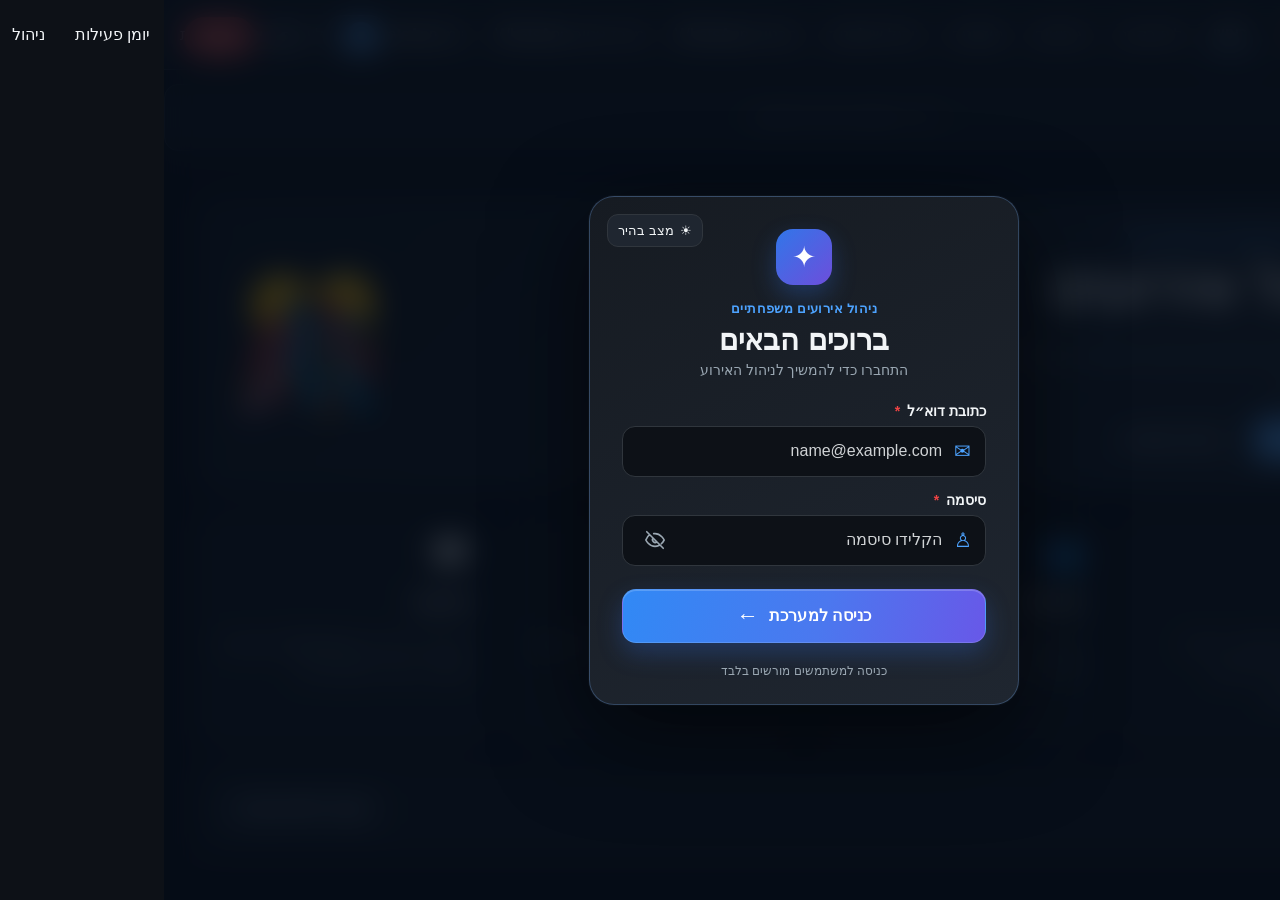
==== index.html @ 7e2f80b8 "Events Management FIX67 1.1.90A19P2F14Z58D5D55Z41FIX67Q65" ====
<!-- V1.1.90A19P2F14Z58D5D55Z41FIX67Q65 -->
<!doctype html>
<html lang="he" dir="rtl">
<head>
  <meta charset="utf-8">
  <meta name="viewport" content="width=device-width,initial-scale=1">
  <title>ניהול אירועים</title>
  <link rel="icon" href="./favicon.ico" sizes="any">
  <link rel="stylesheet" href="./css/styles.css?v=V1.1.90A19P2F14Z58D5D55Z41FIX67Q65">
  <!-- embedded CSS fallback. Keeps the UI styled even if hosting/path setup blocks the external CSS file. -->
  <style id="embeddedStylesV1112">
:root{--bg:#0d1117;--card:#161b22;--card2:#1f2630;--text:#f2f5f7;--muted:#9aa7b2;--line:#30363d;--accent:#4da3ff;--danger:#e5534b;--ok:#3fb950}
*{box-sizing:border-box}body{margin:0;font-family:Arial,"Noto Sans Hebrew",sans-serif;background:var(--bg);color:var(--text)}
body.light{--bg:#f5f7fa;--card:#fff;--card2:#eef2f6;--text:#18212b;--muted:#65727e;--line:#d8dee4}
button,input,select{font:inherit}.topbar{position:sticky;top:0;z-index:20;display:flex;align-items:center;gap:18px;padding:12px 20px;background:var(--card);border-bottom:1px solid var(--line)}
.brand{font-weight:800;white-space:nowrap}.topbar nav{display:flex;gap:6px;flex:1;flex-wrap:wrap}.topbar button{border:0;border-radius:9px;padding:9px 12px;background:transparent;color:var(--text);cursor:pointer}.topbar nav button:hover{background:var(--card2)}
.user-area{display:flex;align-items:center;gap:8px}.user-bubble{width:32px;height:32px;border-radius:50%;display:grid;place-items:center;background:var(--accent);color:#fff;font-weight:800}
button.danger{background:var(--danger);color:#fff}.page{display:none;max-width:1250px;margin:auto;padding:28px 20px}.page.active{display:block}.page-head{display:flex;justify-content:space-between;align-items:center;gap:15px}
.primary{background:var(--accent)!important;color:#fff!important;border:0!important;border-radius:10px;padding:10px 16px;cursor:pointer}.full{width:100%}
.cards{display:grid;grid-template-columns:repeat(4,1fr);gap:14px}.card,.panel,.empty{background:var(--card);border:1px solid var(--line);border-radius:16px;padding:20px}.card strong{font-size:2rem;display:block}.card span{color:var(--muted)}
.panel{margin-top:18px}.grid{display:grid;grid-template-columns:repeat(auto-fit,minmax(260px,1fr));gap:14px}.event-card{background:var(--card);border:1px solid var(--line);border-radius:16px;padding:18px;cursor:pointer}.event-card.active{outline:2px solid var(--accent)}
.filters{display:grid;grid-template-columns:2fr repeat(3,1fr);gap:10px;margin:15px 0}.filters input,.filters select,.panel select,label input{width:100%;background:var(--card);color:var(--text);border:1px solid var(--line);padding:11px;border-radius:10px}
.table-wrap{overflow:auto;border:1px solid var(--line);border-radius:14px}table{width:100%;border-collapse:collapse;background:var(--card)}th,td{padding:12px;border-bottom:1px solid var(--line);text-align:right;white-space:nowrap}tbody tr{cursor:pointer}tbody tr:hover{background:var(--card2)}
.badge{padding:4px 9px;border-radius:20px;background:var(--card2)}.badge.Confirmed{color:var(--ok)}.badge.Declined{color:var(--danger)}
.overlay,.modal-backdrop{position:fixed;inset:0;z-index:100;background:rgba(0,0,0,.68);backdrop-filter:blur(12px);display:none;place-items:center}.overlay.show,.modal-backdrop.show{display:grid}
.login-card,.modal{width:min(520px,92vw);background:var(--card);border:1px solid var(--line);border-radius:18px;padding:24px;box-shadow:0 25px 80px #0008}.login-card label,.modal label{display:block;margin:12px 0;color:var(--muted)}.password-row{display:flex;gap:6px}.password-row input{flex:1}.password-row button{width:46px;border:1px solid var(--line);background:var(--card2);border-radius:10px}.error{color:var(--danger);margin-top:10px}.modal{position:relative}.modal-x{position:absolute;left:14px;top:10px;border:0;background:transparent;color:var(--text);font-size:30px;cursor:pointer}.form-grid{display:grid;grid-template-columns:1fr 1fr;gap:10px}.form-grid label{margin:0}.form-grid input,.form-grid select,.form-grid textarea{width:100%;padding:10px;border-radius:9px;border:1px solid var(--line);background:var(--bg);color:var(--text)}.actions{display:flex;gap:8px;margin-top:18px}.list>div{padding:10px;border-bottom:1px solid var(--line)}
@media(max-width:850px){.topbar{align-items:flex-start;flex-wrap:wrap}.topbar nav{order:3;width:100%;overflow:auto;flex-wrap:nowrap}.brand span{display:none}.cards{grid-template-columns:1fr 1fr}.filters{grid-template-columns:1fr 1fr}.form-grid{grid-template-columns:1fr}}
@media(max-width:520px){.cards,.filters{grid-template-columns:1fr}.user-area #userName{display:none}.page{padding:20px 12px}}

/* Home/About, guest search, sortable columns, responsive mobile */
.secondary{background:var(--card2)!important;color:var(--text)!important;border:1px solid var(--line)!important;border-radius:10px;padding:10px 16px;cursor:pointer}
.brand{display:flex;align-items:center;gap:8px;border:0;background:transparent;color:var(--text);cursor:pointer}
.hero,.about-hero{display:flex;justify-content:space-between;align-items:center;gap:28px;background:linear-gradient(135deg,var(--card),var(--card2));border:1px solid var(--line);border-radius:22px;padding:32px;margin-bottom:20px}
.hero-copy{max-width:760px}.hero h1,.about-hero h1{font-size:clamp(2rem,5vw,3.6rem);margin:.35rem 0}.hero p,.about-hero p{font-size:1.08rem;line-height:1.8;color:var(--muted)}
.eyebrow{font-weight:800;color:var(--accent)}.hero-mark{font-size:clamp(4rem,10vw,8rem)}.hero-actions{display:flex;gap:10px;flex-wrap:wrap;margin-top:18px}
.home-grid,.about-grid{display:grid;grid-template-columns:repeat(4,1fr);gap:14px}.feature-card,.about-card{background:var(--card);border:1px solid var(--line);border-radius:18px;padding:20px}.feature-icon{font-size:2rem}.feature-card p,.about-card p{color:var(--muted);line-height:1.65}
.home-status{display:flex;justify-content:space-between;align-items:center;gap:16px}.home-status div{display:flex;flex-direction:column;gap:6px}.muted{color:var(--muted)}.version-panel{display:flex;justify-content:space-between;align-items:center}
.search-field{position:relative;min-width:0}.search-field input{padding-right:42px!important}.search-icon{position:absolute;right:14px;top:50%;transform:translateY(-50%);z-index:2;font-size:1.35rem;color:var(--muted);pointer-events:none}
.guests-table th.sortable{cursor:pointer;user-select:none;transition:background .18s ease,color .18s ease}.guests-table th.sortable:hover{background:var(--card2)}.sort-icon{display:inline-block;min-width:18px;margin-inline-start:4px;color:var(--muted)}
.guests-table th.sorted{background:rgba(77,163,255,.18);color:var(--text)}.guests-table th.sorted .sort-icon{color:var(--accent);font-weight:800}
.guests-table td.sorted-col{background:rgba(77,163,255,.09)}
.mobile-menu-btn{display:none!important;font-size:1.35rem!important;padding:7px 10px!important}

@media(max-width:1050px){
  .home-grid,.about-grid{grid-template-columns:repeat(2,1fr)}
}
@media(max-width:850px){
  .topbar{position:sticky;top:0;display:grid;grid-template-columns:auto 1fr auto;align-items:center;gap:8px;padding:10px 12px}
  .mobile-menu-btn{display:inline-flex!important;align-items:center;justify-content:center}
  .brand{justify-self:start}
  .topbar nav{display:none!important;position:absolute;top:100%;right:8px;left:8px;flex-direction:column!important;gap:4px!important;background:var(--card);border:1px solid var(--line);border-radius:14px;padding:8px;box-shadow:0 18px 45px #0008;max-height:70vh;overflow:auto}
  .topbar nav.open{display:flex!important}
  .topbar nav button{width:100%;text-align:right;padding:12px}
  .user-area{justify-self:end}.user-area #userName{display:none}
  .hero,.about-hero{padding:24px}.hero-mark{display:none}
  .filters{grid-template-columns:1fr 1fr}
  .table-wrap{border:0;overflow:visible;background:transparent}
  .guests-table{display:block;background:transparent}
  .guests-table thead{display:grid;grid-template-columns:repeat(3,1fr);gap:6px;margin-bottom:10px}
  .guests-table thead tr{display:contents}
  .guests-table th{display:block;border:1px solid var(--line);background:var(--card);border-radius:10px;padding:9px;text-align:center;white-space:normal}
  .guests-table th:last-child{display:none}
  .guests-table tbody{display:grid;grid-template-columns:1fr;gap:10px}
  .guests-table tbody tr{display:grid;grid-template-columns:1fr 1fr;background:var(--card);border:1px solid var(--line);border-radius:14px;overflow:hidden}
  .guests-table tbody td{display:flex;justify-content:space-between;gap:10px;white-space:normal;border-bottom:1px solid var(--line)}
  .guests-table tbody td::before{font-weight:700;color:var(--muted)}
  .guests-table tbody td[data-col="name"]::before{content:"שם"}
  .guests-table tbody td[data-col="phone"]::before{content:"טלפון"}
  .guests-table tbody td[data-col="side"]::before{content:"צד"}
  .guests-table tbody td[data-col="group"]::before{content:"קבוצה"}
  .guests-table tbody td[data-col="invitedCount"]::before{content:"מוזמנים"}
.guests-table tbody td[data-col="confirmedCount"]::before{content:"אישרו"}
  .guests-table tbody td[data-col="rsvpStatus"]::before{content:"סטטוס"}
  .guests-table tbody td:last-child{grid-column:1/-1;justify-content:center;color:var(--accent);font-weight:700}
}
@media(max-width:560px){
  .page{padding:16px 10px}
  .topbar{grid-template-columns:auto 1fr auto}
  .brand span{display:none}
  .user-area{gap:5px}.user-area button{padding:8px!important}.user-bubble{width:30px;height:30px}
  .page-head{align-items:stretch;flex-direction:column}.page-head .primary{width:100%}
  .cards,.filters,.home-grid,.about-grid{grid-template-columns:1fr}
  .hero,.about-hero{padding:20px 16px;border-radius:16px}
  .hero-actions>*{width:100%}
  .home-status{align-items:stretch;flex-direction:column}
  .home-status button{width:100%}
  .guests-table thead{grid-template-columns:repeat(2,1fr)}
  .guests-table tbody tr{grid-template-columns:1fr}
  .guests-table tbody td:last-child{grid-column:auto}
  .form-grid{grid-template-columns:1fr}
  .modal,.login-card{width:calc(100vw - 20px);max-height:calc(100vh - 20px);overflow:auto;padding:20px 16px}
}


/* full responsive navigation across intermediate widths */
.topbar.mobile-nav-mode{
  position:sticky;
  top:0;
  display:grid;
  grid-template-columns:auto minmax(0,1fr) auto;
  align-items:center;
  gap:8px;
  padding:10px 12px;
}
.topbar.mobile-nav-mode .mobile-menu-btn{
  display:inline-flex!important;
  align-items:center;
  justify-content:center;
}
.topbar.mobile-nav-mode .brand{
  justify-self:start;
  min-width:0;
}
.topbar.mobile-nav-mode #mainNav{
  display:none!important;
  position:absolute;
  top:calc(100% + 1px);
  right:8px;
  left:8px;
  width:auto;
  flex-direction:column!important;
  flex-wrap:nowrap!important;
  gap:4px!important;
  background:var(--card);
  border:1px solid var(--line);
  border-radius:14px;
  padding:8px;
  box-shadow:0 18px 45px #0008;
  max-height:min(72vh,560px);
  overflow-y:auto;
  overflow-x:hidden;
  z-index:50;
}
.topbar.mobile-nav-mode #mainNav.open{display:flex!important}
.topbar.mobile-nav-mode #mainNav button{
  width:100%;
  text-align:right;
  padding:12px;
  flex:0 0 auto;
}
.topbar.mobile-nav-mode .user-area{
  justify-self:end;
  min-width:0;
  white-space:nowrap;
}
.topbar.mobile-nav-mode .user-area #userName{display:none}

/* Avoid awkward wrapping before mobile mode activates */
.topbar:not(.mobile-nav-mode) #mainNav{
  flex-wrap:nowrap;
  min-width:0;
}
.topbar:not(.mobile-nav-mode) #mainNav button{white-space:nowrap}

/* Medium screens */
@media(max-width:1180px){
  .page{max-width:100%;padding-left:16px;padding-right:16px}
  .home-grid,.about-grid{grid-template-columns:repeat(2,minmax(0,1fr))}
  .cards{grid-template-columns:repeat(2,minmax(0,1fr))}
  .filters{grid-template-columns:repeat(2,minmax(0,1fr))}
}

/* Tablet */
@media(max-width:760px){
  .hero,.about-hero{padding:22px 18px;align-items:flex-start}
  .hero-mark{display:none}
  .page-head{flex-wrap:wrap}
  .version-panel{gap:12px;flex-wrap:wrap}
}

/* Phone */
@media(max-width:600px){
  .page{padding:14px 10px}
  .home-grid,.about-grid,.cards,.filters{grid-template-columns:1fr}
  .page-head{align-items:stretch;flex-direction:column}
  .page-head .primary{width:100%}
  .topbar.mobile-nav-mode .brand span{display:none}
  .topbar.mobile-nav-mode .user-area button{padding:8px}
  .topbar.mobile-nav-mode .user-bubble{width:30px;height:30px}
  .hero,.about-hero{padding:18px 14px;border-radius:16px}
  .hero-actions{display:grid;grid-template-columns:1fr}
  .hero-actions>*{width:100%}
  .home-status{align-items:stretch;flex-direction:column}
  .home-status button{width:100%}
  .form-grid{grid-template-columns:1fr}
  .modal,.login-card{
    width:calc(100vw - 16px);
    max-height:calc(100dvh - 16px);
    overflow:auto;
    padding:18px 14px;
  }
}

/* Very small phones */
@media(max-width:390px){
  .topbar.mobile-nav-mode{padding:8px}
  .topbar.mobile-nav-mode .user-area{gap:3px}
  .topbar.mobile-nav-mode .user-area #themeBtn,
  .topbar.mobile-nav-mode .user-area #logoutBtn{padding:7px 8px}
  .card,.panel,.empty,.feature-card,.about-card{padding:14px}
}


/* About mobile, RTL guest cards, Family-Albums-style mobile menu */

/* About hero: prevent overflow and force full-width stacked mobile layout */
.about-hero{
  min-width:0;
  overflow:hidden;
}
.about-hero > *{
  min-width:0;
}
.about-hero .hero-copy{
  width:100%;
  min-width:0;
}
.about-hero h1,
.about-hero p,
.about-hero .eyebrow{
  max-width:100%;
  overflow-wrap:anywhere;
  word-break:normal;
}

/* Guest card layout must remain RTL on mobile */
.guests-table,
.guests-table tbody,
.guests-table tbody tr,
.guests-table tbody td{
  direction:rtl;
}
@media(max-width:850px){
  .guests-table tbody tr{
    text-align:right;
  }
  .guests-table tbody td{
    flex-direction:row;
    align-items:center;
    text-align:right;
  }
  .guests-table tbody td::before{
    margin-left:auto;
    margin-right:0;
    text-align:right;
  }
  .guests-table tbody td:last-child{
    justify-content:flex-start;
    text-align:right;
  }
}

/* Family Albums style mobile menu:
   hamburger at right, logo centered/next, user controls left-side in RTL,
   full-width dropdown under fixed header, clear separators and no wrap. */
.topbar.mobile-nav-mode{
  display:grid!important;
  grid-template-columns:auto minmax(0,1fr) auto!important;
  grid-template-areas:"menu brand user";
  direction:rtl;
  width:100%;
  box-sizing:border-box;
  overflow:visible;
  z-index:1000;
}
.topbar.mobile-nav-mode .mobile-menu-btn{
  grid-area:menu;
  justify-self:start;
  display:inline-flex!important;
}
.topbar.mobile-nav-mode .brand{
  grid-area:brand;
  justify-self:center!important;
  min-width:0;
  max-width:100%;
}
.topbar.mobile-nav-mode .user-area{
  grid-area:user;
  justify-self:end;
}
.topbar.mobile-nav-mode #mainNav{
  direction:rtl;
  position:absolute!important;
  top:100%!important;
  right:0!important;
  left:0!important;
  width:100%!important;
  margin:0!important;
  border-radius:0 0 14px 14px!important;
  border-top:1px solid var(--line)!important;
  border-right:0!important;
  border-left:0!important;
  background:var(--card)!important;
  box-shadow:0 16px 34px rgba(0,0,0,.35)!important;
  padding:6px 10px 10px!important;
  max-height:calc(100dvh - 64px)!important;
  overflow-y:auto!important;
  overflow-x:hidden!important;
}
.topbar.mobile-nav-mode #mainNav button{
  display:flex!important;
  align-items:center;
  justify-content:flex-start;
  text-align:right!important;
  direction:rtl;
  width:100%!important;
  min-height:44px;
  padding:11px 12px!important;
  margin:0!important;
  border-radius:9px!important;
  white-space:nowrap!important;
}
.topbar.mobile-nav-mode #mainNav button + button{
  border-top:1px solid rgba(255,255,255,.05);
}
.topbar.mobile-nav-mode #mainNav.open{
  display:flex!important;
}

/* Tablet/mobile: fully stack About first section */
@media(max-width:760px){
  .about-hero{
    display:block!important;
    width:100%!important;
    padding:20px 16px!important;
    margin:0 0 16px!important;
  }
  .about-hero .hero-mark{
    display:none!important;
  }
  .about-hero h1{
    font-size:clamp(1.8rem,8vw,2.5rem)!important;
    line-height:1.2;
  }
  .about-hero p{
    font-size:1rem!important;
    line-height:1.7!important;
  }
}

/* Small phones */
@media(max-width:560px){
  .topbar.mobile-nav-mode{
    grid-template-columns:auto minmax(40px,1fr) auto!important;
    padding:8px 10px!important;
  }
  .topbar.mobile-nav-mode .brand span{
    display:none!important;
  }
  .about-grid{
    grid-template-columns:1fr!important;
  }
  .about-card{
    width:100%;
    box-sizing:border-box;
  }
  .guests-table tbody td{
    justify-content:flex-start!important;
    gap:12px!important;
  }
  .guests-table tbody td::before{
    flex:0 0 82px;
    margin:0!important;
  }
}

/* Extra narrow screens */
@media(max-width:390px){
  .about-hero{
    padding:16px 12px!important;
  }
  .about-hero h1{
    font-size:1.65rem!important;
  }
  .topbar.mobile-nav-mode #mainNav button{
    min-height:42px;
    font-size:.96rem;
  }
}


/* authoritative mobile header/navigation copied structurally from Family Albums R16V7 */
.mobile-menu-btn{display:none;border:1px solid var(--line)!important;background:var(--card2)!important;border-radius:12px!important;width:44px;height:42px;padding:0!important;font-size:24px!important;line-height:1;align-items:center;justify-content:center;flex:0 0 auto}
.mobile-menu-btn.open{font-size:30px!important;position:relative;z-index:650;background:var(--card)!important;color:var(--text)!important;border-color:var(--line)!important}
.menu-close-text{display:block;font:400 34px/1 Arial,sans-serif;color:currentColor;transform:translateY(-1px)}
.mobile-page-name{display:none}
.header-user{display:flex;align-items:center;gap:6px;min-width:0}
.header-user-copy{display:flex;min-width:0}.header-user-copy strong{overflow:hidden;text-overflow:ellipsis;white-space:nowrap}
.actions{display:flex;align-items:center;gap:8px}
.topbar nav button.active{font-weight:800;background:var(--card2)}

@media(max-width:850px){
  .topbar{
    position:sticky!important;top:0;z-index:500!important;
    min-height:68px!important;height:68px!important;
    display:flex!important;align-items:center!important;
    gap:7px!important;padding:7px 10px!important;
    flex-wrap:nowrap!important;direction:rtl!important;
    overflow:visible!important;
  }
  .mobile-menu-btn{
    display:inline-flex!important;order:0!important;
    flex:0 0 48px!important;width:48px!important;height:48px!important;border-radius:14px!important;
  }
  .brand{
    order:1!important;flex:0 0 50px!important;width:50px!important;height:50px!important;
    margin:0!important;padding:0!important;display:flex!important;align-items:center!important;justify-content:center!important;overflow:visible!important;
  }
  .brand .brand-mark{
    width:48px!important;height:44px!important;flex:0 0 48px!important;border-radius:13px!important;
    display:grid!important;place-items:center!important;font-size:25px!important;
    border:2px solid rgba(255,255,255,.72)!important;
    box-shadow:0 5px 16px rgba(77,163,255,.25),0 0 0 2px rgba(77,163,255,.14)!important;
    background:var(--card2)!important;
  }
  body.light .brand .brand-mark{border-color:rgba(24,33,43,.22)!important}
  .brand .brand-name{display:none!important}
  .mobile-page-name{
    display:block!important;order:2!important;flex:1 1 auto!important;min-width:0!important;max-width:none!important;
    margin:0 5px!important;text-align:center!important;font-size:16px!important;font-weight:900!important;
    overflow:hidden!important;white-space:nowrap!important;text-overflow:ellipsis!important;
  }
  .header-user{
    order:3!important;display:inline-flex!important;align-items:center!important;gap:5px!important;
    flex:0 1 auto!important;max-width:118px!important;padding:4px 6px!important;border-radius:13px!important;
  }
  .header-user-avatar{display:grid!important;flex:0 0 24px!important;width:24px!important;height:24px!important;font-size:11px!important}
  .header-user-copy strong{max-width:76px!important;font-size:11px!important}
  .actions{order:4!important;gap:5px!important;flex:0 0 auto!important}
  .actions button{min-width:42px!important;width:auto!important;height:42px!important;min-height:42px!important;padding:7px 9px!important;border-radius:13px!important}
  .actions .header-logout{min-width:auto!important;padding:7px 10px!important;font-size:12px!important}

  .topbar #mainNav{
    display:none!important;position:absolute!important;top:calc(100% + 7px)!important;
    right:12px!important;left:12px!important;width:auto!important;z-index:600!important;
    flex-direction:column!important;flex-wrap:nowrap!important;gap:0!important;padding:8px!important;
    background:var(--card)!important;border:1px solid var(--line)!important;border-radius:16px!important;
    box-shadow:0 18px 45px rgba(0,0,0,.30)!important;max-height:calc(100dvh - 86px)!important;overflow:auto!important;
  }
  .topbar #mainNav.mobile-open{display:flex!important}
  .topbar #mainNav button{
    width:100%!important;min-height:46px!important;padding:13px 16px!important;margin:0!important;
    display:flex!important;align-items:center!important;justify-content:flex-start!important;
    text-align:right!important;direction:rtl!important;border-radius:0!important;border-bottom:1px solid var(--line)!important;white-space:nowrap!important;
  }
  .topbar #mainNav button:last-child{border-bottom:0!important}
  .topbar #mainNav button.active{background:var(--card2)!important;font-weight:800!important}
}

@media(max-width:600px){
  .topbar{padding-inline:7px!important;gap:5px!important}
  .mobile-menu-btn{flex-basis:46px!important;width:46px!important;height:46px!important}
  .brand{flex-basis:47px!important;width:47px!important;height:47px!important}
  .brand .brand-mark{width:45px!important;height:42px!important;flex-basis:45px!important}
  .mobile-page-name{font-size:15px!important;margin-inline:2px!important}
  .header-user{max-width:105px!important;padding:4px 5px!important}
  .header-user-avatar{flex-basis:22px!important;width:22px!important;height:22px!important;font-size:10px!important}
  .header-user-copy strong{max-width:68px!important}
  .actions button{min-width:39px!important;height:39px!important;min-height:39px!important;padding:6px 8px!important}
  .actions .header-logout{padding-inline:8px!important;font-size:11px!important}
}
@media(max-width:430px){
  .topbar{gap:4px!important}
  .header-user{display:inline-flex!important;max-width:92px!important}
  .header-user-copy strong{max-width:56px!important}
  .mobile-page-name{font-size:14px!important}
  .actions .header-logout{padding-inline:7px!important}
}

/* exact Family Albums R16V7 mobile header/navigation behavior */

/* Signed-in identity: same compact pill treatment as Family Albums. */
.header-user{
  display:inline-flex;align-items:center;gap:8px;min-width:0;max-width:190px;
  padding:6px 10px 6px 12px;border:1px solid rgba(255,255,255,.10);
  border-radius:18px;background:var(--card2);color:var(--text);line-height:1.05;
}
.header-user-avatar{
  flex:0 0 30px;width:30px;height:30px;display:grid;place-items:center;border-radius:50%;
  background:var(--accent);color:#fff;font-size:14px;font-weight:900;
}
.header-user-copy{display:flex;flex-direction:column;gap:2px;min-width:0}
.header-user-copy strong{display:block;max-width:125px;overflow:hidden;text-overflow:ellipsis;white-space:nowrap;font-size:13px;font-weight:900}
body.light .header-user{background:#fff;border-color:rgba(24,33,43,.10);color:var(--text)}

/* Actions: same neutral theme button + red logout grouping. */
.topbar .actions{display:flex;align-items:center;gap:8px;flex:0 0 auto}
.topbar .actions button{
  border:1px solid var(--line);background:var(--card2);color:var(--text);
  border-radius:22px;padding:8px 14px;min-height:40px;
}
.topbar .actions .header-logout{
  border:1px solid #b93636;background:#c83e3e;color:#fff;border-radius:22px;
  padding:8px 15px;min-height:40px;font-weight:850;line-height:1.1;
  box-shadow:0 4px 12px rgba(160,38,38,.16);
}
.topbar .actions .header-logout:hover{background:#ad3030;border-color:#9e2929}

/* Desktop active item remains compact, like Family Albums. */
.topbar #mainNav button.active{
  font-weight:800;border-bottom:2px solid var(--accent);background:transparent;
}

@media(max-width:850px){
  .topbar{
    min-height:68px!important;height:68px!important;position:sticky!important;top:0!important;z-index:500!important;
    display:flex!important;align-items:center!important;flex-wrap:nowrap!important;direction:rtl!important;
    padding:7px 10px!important;gap:7px!important;overflow:visible!important;
  }

  /* Exact order used by Family Albums: menu → logo → page → user → actions. */
  .mobile-menu-btn{
    display:inline-flex!important;order:0!important;flex:0 0 48px!important;
    width:48px!important;height:48px!important;border-radius:14px!important;
    border:1px solid var(--line)!important;background:var(--card2)!important;color:var(--text)!important;
    align-items:center!important;justify-content:center!important;padding:0!important;font-size:24px!important;line-height:1!important;
  }
  .mobile-menu-btn.open{
    font-size:30px!important;position:relative!important;z-index:650!important;
    background:var(--card)!important;color:var(--text)!important;border-color:var(--line)!important;
  }
  .menu-close-text{display:block;font:400 34px/1 Arial,sans-serif;color:currentColor;transform:translateY(-1px)}

  .brand{
    order:1!important;flex:0 0 50px!important;width:50px!important;height:50px!important;min-width:50px!important;
    margin:0!important;padding:0!important;display:flex!important;align-items:center!important;justify-content:center!important;overflow:visible!important;
  }
  .brand .brand-mark{
    width:48px!important;height:44px!important;flex:0 0 48px!important;border-radius:13px!important;
    display:grid!important;place-items:center!important;font-size:25px!important;
    border:2px solid rgba(255,255,255,.82)!important;
    box-shadow:0 5px 16px rgba(77,163,255,.25),0 0 0 2px rgba(77,163,255,.14)!important;
    background:var(--card2)!important;
  }
  body.light .brand .brand-mark{border-color:rgba(24,33,43,.22)!important}
  .brand .brand-name{display:none!important}

  .mobile-page-name{
    display:block!important;order:2!important;flex:1 1 auto!important;min-width:0!important;max-width:none!important;
    margin:0 5px!important;text-align:center!important;font-size:16px!important;font-weight:900!important;
    line-height:1!important;overflow:hidden!important;white-space:nowrap!important;text-overflow:ellipsis!important;
  }

  .header-user{
    order:3!important;display:inline-flex!important;align-items:center!important;gap:5px!important;
    flex:0 1 auto!important;max-width:118px!important;padding:4px 6px!important;border-radius:13px!important;
  }
  .header-user-avatar{display:grid!important;flex:0 0 24px!important;width:24px!important;height:24px!important;font-size:11px!important}
  .header-user-copy strong{max-width:76px!important;font-size:11px!important}

  .topbar .actions{order:4!important;gap:5px!important;flex:0 0 auto!important}
  .topbar .actions button{
    min-width:42px!important;width:auto!important;height:42px!important;min-height:42px!important;
    padding:7px 9px!important;border-radius:13px!important;
  }
  .topbar .actions .header-logout{min-width:auto!important;padding:7px 10px!important;font-size:12px!important}

  /* Dropdown copied structurally from Family Albums: inset card, not full-width sheet. */
  .topbar #mainNav{
    display:none!important;position:absolute!important;top:calc(100% + 7px)!important;
    right:12px!important;left:12px!important;width:auto!important;z-index:600!important;
    flex-direction:column!important;flex-wrap:nowrap!important;gap:0!important;padding:8px!important;
    background:var(--card)!important;border:1px solid var(--line)!important;border-radius:16px!important;
    box-shadow:0 18px 45px rgba(0,0,0,.30)!important;
    max-height:calc(100dvh - 86px)!important;overflow:auto!important;
  }
  .topbar #mainNav.mobile-open{display:flex!important}
  .topbar #mainNav button{
    width:100%!important;min-height:46px!important;padding:13px 16px!important;margin:0!important;
    display:flex!important;align-items:center!important;justify-content:flex-start!important;
    text-align:right!important;direction:rtl!important;border-radius:11px!important;
    border:1px solid transparent!important;border-bottom:1px solid var(--line)!important;
    white-space:nowrap!important;background:transparent!important;color:var(--text)!important;
  }
  .topbar #mainNav button:last-child{border-bottom-color:transparent!important}

  /* Strong selected-item highlight, matching Family Albums R15E/R16V7. */
  .topbar #mainNav button.active{
    background:color-mix(in srgb,var(--accent) 16%,var(--card2))!important;
    color:var(--text)!important;font-weight:900!important;
    border:1px solid color-mix(in srgb,var(--accent) 45%,transparent)!important;
    box-shadow:inset 4px 0 0 var(--accent),0 3px 12px rgba(0,0,0,.28)!important;
  }
}

@media(max-width:600px){
  .topbar{padding-inline:7px!important;gap:5px!important}
  .mobile-menu-btn{flex-basis:46px!important;width:46px!important;height:46px!important}
  .brand{flex-basis:47px!important;width:47px!important;height:47px!important;min-width:47px!important}
  .brand .brand-mark{width:45px!important;height:42px!important;flex-basis:45px!important}
  .mobile-page-name{font-size:15px!important;margin-inline:2px!important}
  .header-user{max-width:70px!important}
  .header-user-avatar{display:none!important}
  .header-user-copy strong{max-width:58px!important}
  .topbar .actions button{min-width:39px!important;width:auto!important;height:39px!important;min-height:39px!important;padding:6px 8px!important}
  .topbar .actions .header-logout{padding-inline:8px!important;font-size:11px!important}
}

@media(max-width:430px){
  .topbar{gap:4px!important}
  .header-user{display:none!important}
  .mobile-page-name{font-size:14px!important}
  .topbar .actions .header-logout{padding-inline:7px!important}
}


/* FINAL Family Albums R16V7 mobile-header parity. */
@media (max-width:850px){
  .topbar{min-height:68px!important;height:68px!important;position:sticky!important;top:0!important;z-index:500!important;display:flex!important;align-items:center!important;flex-wrap:nowrap!important;direction:rtl!important;padding:7px 10px!important;gap:7px!important;overflow:visible!important;background:var(--card)!important}
  .mobile-menu-btn{display:inline-flex!important;order:0!important;flex:0 0 48px!important;width:48px!important;height:48px!important;min-width:48px!important;border-radius:14px!important;border:1px solid var(--line)!important;background:var(--card2)!important;color:var(--text)!important;align-items:center!important;justify-content:center!important;padding:0!important;margin:0!important;font-size:24px!important;line-height:1!important}
  .mobile-menu-btn.open{font-size:30px!important;position:relative!important;z-index:650!important;background:var(--card)!important}
  .menu-close-text{display:block!important;font:400 34px/1 Arial,sans-serif!important;transform:translateY(-1px)}
  .brand{order:1!important;flex:0 0 50px!important;width:50px!important;height:50px!important;min-width:50px!important;margin:0!important;padding:0!important;display:flex!important;align-items:center!important;justify-content:center!important;overflow:visible!important}
  .brand .brand-mark{width:48px!important;height:44px!important;flex:0 0 48px!important;border-radius:13px!important;display:grid!important;place-items:center!important;font-size:25px!important;border:2px solid rgba(255,255,255,.82)!important;box-shadow:0 5px 16px rgba(77,163,255,.25),0 0 0 2px rgba(77,163,255,.14)!important;background:var(--card2)!important}
  body.light .brand .brand-mark{border-color:rgba(24,33,43,.22)!important}
  .brand .brand-name{display:none!important}
  .mobile-page-name{display:block!important;order:2!important;flex:1 1 auto!important;min-width:0!important;max-width:none!important;margin:0 5px!important;text-align:center!important;font-size:16px!important;font-weight:900!important;line-height:1!important;overflow:hidden!important;white-space:nowrap!important;text-overflow:ellipsis!important}
  .header-user{order:3!important;display:inline-flex!important;align-items:center!important;gap:5px!important;flex:0 1 auto!important;max-width:118px!important;padding:4px 6px!important;border:1px solid var(--line)!important;border-radius:13px!important;background:var(--card2)!important}
  .header-user-avatar{display:grid!important;flex:0 0 24px!important;width:24px!important;height:24px!important;place-items:center!important;border-radius:50%!important;font-size:11px!important}
  .header-user-copy{display:flex!important;min-width:0!important}
  .header-user-copy strong{display:block!important;max-width:76px!important;font-size:11px!important;overflow:hidden!important;text-overflow:ellipsis!important;white-space:nowrap!important}
  .topbar .actions{order:4!important;display:flex!important;align-items:center!important;gap:5px!important;flex:0 0 auto!important;margin:0!important}
  .topbar .actions button{display:inline-flex!important;align-items:center!important;justify-content:center!important;min-width:42px!important;width:auto!important;height:42px!important;min-height:42px!important;padding:7px 9px!important;margin:0!important;border:1px solid var(--line)!important;border-radius:13px!important;background:var(--card2)!important;color:var(--text)!important}
  .topbar .actions .header-logout{min-width:auto!important;padding:7px 10px!important;font-size:12px!important;background:#c83e3e!important;color:#fff!important;border-color:#b93636!important}
  .topbar #mainNav{display:none!important;position:absolute!important;top:calc(100% + 7px)!important;right:12px!important;left:12px!important;width:auto!important;z-index:600!important;flex-direction:column!important;flex-wrap:nowrap!important;gap:0!important;padding:8px!important;background:var(--card)!important;border:1px solid var(--line)!important;border-radius:16px!important;box-shadow:0 18px 45px rgba(0,0,0,.30)!important;max-height:calc(100dvh - 86px)!important;overflow:auto!important}
  .topbar #mainNav.mobile-open{display:flex!important}
  .topbar #mainNav button{width:100%!important;min-height:46px!important;padding:13px 16px!important;margin:0!important;display:flex!important;align-items:center!important;justify-content:flex-start!important;text-align:right!important;direction:rtl!important;border-radius:11px!important;border:1px solid transparent!important;border-bottom:1px solid var(--line)!important;white-space:nowrap!important;background:transparent!important;color:var(--text)!important;box-shadow:none!important;font-weight:400!important}
  .topbar #mainNav button:last-child{border-bottom-color:transparent!important}
  .topbar #mainNav button.active{background:#3b312b!important;color:#f3c59f!important;font-weight:900!important;border:1px solid rgba(210,154,109,.42)!important;box-shadow:inset 4px 0 0 #d29a6d,0 3px 12px rgba(0,0,0,.28)!important}
  body.light .topbar #mainNav button.active{background:#eee6de!important;color:#7a4b2d!important;font-weight:900!important;border:1px solid rgba(161,110,72,.45)!important;box-shadow:inset 4px 0 0 #a16e48,0 3px 10px rgba(0,0,0,.08)!important}
}
@media (max-width:600px){
  .topbar{padding-inline:7px!important;gap:5px!important}
  .mobile-menu-btn{flex-basis:46px!important;width:46px!important;height:46px!important;min-width:46px!important}
  .brand{flex-basis:47px!important;width:47px!important;height:47px!important;min-width:47px!important}
  .brand .brand-mark{width:45px!important;height:42px!important;flex-basis:45px!important}
  .mobile-page-name{font-size:15px!important;margin-inline:2px!important}
  .header-user{max-width:105px!important;padding:4px 5px!important}
  .header-user-avatar{flex-basis:22px!important;width:22px!important;height:22px!important;font-size:10px!important}
  .header-user-copy strong{max-width:68px!important}
  .topbar .actions button{min-width:39px!important;height:39px!important;min-height:39px!important;padding:6px 8px!important}
  .topbar .actions .header-logout{padding-inline:8px!important;font-size:11px!important}
}
@media (max-width:430px){
  .topbar{gap:4px!important}
  .header-user{display:inline-flex!important;max-width:92px!important}
  .header-user-copy strong{max-width:56px!important}
  .mobile-page-name{font-size:14px!important}
  .topbar .actions .header-logout{padding-inline:7px!important}
}


/* desktop signed-in user vertical alignment */
@media (min-width:851px){
  .topbar > .header-user{
    align-self:center!important;
    margin-top:0!important;
    margin-bottom:0!important;
    transform:translateY(2px);
  }
  .topbar > .header-user .header-user-avatar,
  .topbar > .header-user .header-user-copy,
  .topbar > .header-user .header-user-copy strong{
    margin-top:0!important;
    margin-bottom:0!important;
  }
}

/* desktop vertical alignment for user + theme + logout */
@media (min-width:851px){
  .topbar > .header-user,
  .topbar > .actions{
    align-self:center!important;
    margin-top:0!important;
    margin-bottom:0!important;
    transform:translateY(2px);
  }
  .topbar > .actions{
    display:flex!important;
    align-items:center!important;
  }
  .topbar > .actions #themeBtn,
  .topbar > .actions #logoutBtn{
    align-self:center!important;
    margin-top:0!important;
    margin-bottom:0!important;
    vertical-align:middle!important;
  }
}


/* data-management controls (functional styling; visual redesign later) */
.send-cell{text-align:center!important}
.guest-send-toggle{width:20px;height:20px;cursor:pointer;accent-color:var(--accent)}
.check-label{display:flex!important;flex-direction:row!important;align-items:center!important;gap:9px!important}
.check-label input[type="checkbox"]{width:18px;height:18px;flex:0 0 auto}
.admin-tabs{display:flex;gap:8px;flex-wrap:wrap;margin:0 0 16px}
.admin-tabs button{background:var(--card2);color:var(--text);border:1px solid var(--line);border-radius:10px;padding:9px 13px;cursor:pointer}
.admin-tabs button.active{border-color:var(--accent);box-shadow:inset 0 -2px 0 var(--accent);font-weight:800}
.admin-section-head{display:flex;align-items:center;justify-content:space-between;gap:12px;margin-bottom:14px}
.admin-table{width:100%;border-collapse:collapse;direction:rtl}
.admin-table th,.admin-table td{padding:10px;border-bottom:1px solid var(--line);text-align:right;vertical-align:middle}
.admin-table th{white-space:nowrap}
.admin-table td:last-child{white-space:nowrap}
@media(max-width:850px){
  .admin-tabs{display:grid;grid-template-columns:repeat(2,minmax(0,1fr))}
  .admin-tabs button{width:100%}
  .admin-content{padding:12px}
  .admin-table{min-width:680px}
  .guests-table td.send-cell::before{content:"שליחה"}
}
@media(max-width:520px){
  .admin-tabs{grid-template-columns:1fr}
  .admin-section-head{align-items:stretch;flex-direction:column}
  .admin-section-head .primary{width:100%}
}


/* Tables management */
.table-summary{
  display:flex;
  flex-wrap:wrap;
  gap:10px;
  margin-bottom:14px;
  direction:rtl;
}
.table-summary span{
  padding:8px 12px;
  border:1px solid var(--line);
  border-radius:10px;
  background:var(--card2);
}
.seating-table td,.seating-table th{text-align:right}
.table-form-status{
  grid-column:1/-1;
  display:flex;
  gap:12px;
  flex-wrap:wrap;
  padding:10px 12px;
  border:1px solid var(--line);
  border-radius:10px;
  background:var(--card2);
}
.empty-cell{text-align:center!important;color:var(--muted)}
@media(max-width:650px){
  .table-summary{display:grid;grid-template-columns:repeat(2,minmax(0,1fr))}
  .table-summary span{text-align:center}
  .seating-table{min-width:620px}
}
@media(max-width:420px){
  .table-summary{grid-template-columns:1fr 1fr}
}


/* save result notification */
.app-toast{
  position:fixed;
  z-index:500;
  left:50%;
  bottom:28px;
  transform:translate(-50%,20px);
  min-width:260px;
  max-width:min(520px,90vw);
  padding:12px 18px;
  border-radius:12px;
  background:var(--card);
  color:var(--text);
  border:1px solid var(--line);
  box-shadow:0 12px 34px rgba(0,0,0,.35);
  opacity:0;
  pointer-events:none;
  transition:.2s ease;
  text-align:center;
  font-weight:800;
}
.app-toast.show{opacity:1;transform:translate(-50%,0)}
.app-toast.success{border-color:rgba(48,180,120,.65)}
.app-toast.error{border-color:rgba(220,70,70,.75)}


/* event save status */
.event-save-status{
  grid-column:1/-1;
  min-height:24px;
  margin-top:6px;
  font-weight:800;
}
.event-save-status.working{color:var(--muted)}
.event-save-status.success{color:var(--ok)}
.event-save-status.error{color:var(--danger)}

.build-mark{font-size:12px;color:var(--muted);font-weight:700;margin-inline-start:8px}

  
/* current-event selector visibility + native option contrast */
.current-event-bar select{
  color:var(--text)!important;
  background-color:var(--card)!important;
  -webkit-text-fill-color:var(--text)!important;
  opacity:1!important;
}
.current-event-bar select option{
  color:var(--text)!important;
  background:var(--card)!important;
  -webkit-text-fill-color:var(--text)!important;
}
.current-event-bar select:disabled{opacity:.75!important;color:var(--muted)!important;-webkit-text-fill-color:var(--muted)!important}


/* Stage 4 Excel preview exceptions-first */
.guest-page-actions{display:flex;gap:8px;flex-wrap:wrap;justify-content:flex-end}
.import-summary{display:flex;gap:8px;flex-wrap:wrap;margin:12px 0}
.import-summary span{padding:7px 10px;border:1px solid var(--line);border-radius:9px;background:var(--card2)}
/* align summary error badge and emphasize invalid rows */
.import-summary span.error{margin-top:0;display:inline-flex;align-items:center}
.import-preview-table tr.import-error td{background:rgba(255,0,0,.30)!important}
.ok-text{color:var(--ok)}.warning-text{color:#ffd700}
.import-preview-modal{width:min(1120px,96vw)!important;max-height:92vh;overflow:auto}
.import-preview-wrap{max-height:52vh}.import-preview-table{min-width:980px}.import-preview-table td.import-check{white-space:normal;min-width:260px}
.import-preview-table tr.import-error td{background:rgba(229,83,75,.09)}
.import-preview-table tr.import-warning td{background:rgba(216,166,63,.07)}
#commitGuestImportBtn:disabled{opacity:.55;cursor:not-allowed}
@media(max-width:650px){.guest-page-actions{display:grid;grid-template-columns:1fr 1fr;width:100%}.guest-page-actions button{width:100%}}

/* exact semantic Preview colors */
.import-preview-table tr.import-ok td{background:rgba(0,200,83,.22)!important}
.import-preview-table tr.import-warning td{background:rgba(255,215,0,.30)!important}
.import-preview-table tr.import-error td{background:rgba(255,0,0,.30)!important}
.import-loading-modal{width:min(650px,92vw)!important}
.import-loading-modal .modal-x{display:none!important}
.guest-import-progress{padding:8px 2px 4px}
.import-progress-track{position:relative;height:14px;overflow:hidden;border-radius:999px;background:var(--card2);border:1px solid var(--line);margin:22px 0 14px}
.import-progress-bar{position:absolute;inset:0;width:38%;border-radius:999px;background:var(--accent);animation:guest-import-progress-slide 1.15s ease-in-out infinite}
.import-progress-text{font-weight:800;margin:8px 0}
.import-progress-elapsed{margin:5px 0}
.import-progress-note{line-height:1.55;margin-top:14px}
@keyframes guest-import-progress-slide{0%{transform:translateX(180%)}50%{transform:translateX(55%)}100%{transform:translateX(-180%)}}


/* refined Preview colors: clear but not saturated */
.import-preview-table tr.import-ok td{background:rgba(34,197,94,.13)!important;color:var(--text)!important;border-color:rgba(34,197,94,.42)!important}
.import-preview-table tr.import-warning td{background:rgba(250,204,21,.17)!important;color:var(--text)!important;border-color:rgba(250,204,21,.55)!important}
.import-preview-table tr.import-error td{background:rgba(239,68,68,.16)!important;color:var(--text)!important;border-color:rgba(239,68,68,.52)!important}
.import-preview-table tr.import-ok td:first-child{box-shadow:inset -4px 0 0 #22c55e}
.import-preview-table tr.import-warning td:first-child{box-shadow:inset -4px 0 0 #facc15}
.import-preview-table tr.import-error td:first-child{box-shadow:inset -4px 0 0 #ef4444}
.import-preview-table tr.import-ok:hover td{background:rgba(34,197,94,.19)!important}
.import-preview-table tr.import-warning:hover td{background:rgba(250,204,21,.24)!important}
.import-preview-table tr.import-error:hover td{background:rgba(239,68,68,.22)!important}
.import-summary .ok-text{color:#22c55e!important;border-color:rgba(34,197,94,.48)!important}
.import-summary .warning-text{color:#facc15!important;border-color:rgba(250,204,21,.55)!important}
.import-summary .error{color:#ef4444!important;border-color:rgba(239,68,68,.50)!important}
body.light .import-summary .warning-text{color:#8a6d00!important}


/* final high-contrast Preview status colors */
.import-preview-table tr.import-ok td{background:rgba(34,197,94,.30)!important;color:var(--text)!important;border-color:rgba(34,197,94,.78)!important}
.import-preview-table tr.import-warning td{background:rgba(255,235,59,.38)!important;color:var(--text)!important;border-color:rgba(255,235,59,.92)!important}
.import-preview-table tr.import-error td{background:rgba(239,68,68,.32)!important;color:var(--text)!important;border-color:rgba(239,68,68,.82)!important}
.import-preview-table tr.import-ok td:first-child{box-shadow:inset -6px 0 0 #22c55e!important}
.import-preview-table tr.import-warning td:first-child{box-shadow:inset -6px 0 0 #ffeb3b!important}
.import-preview-table tr.import-error td:first-child{box-shadow:inset -6px 0 0 #ef4444!important}
.import-preview-table tr.import-ok:hover td{background:rgba(34,197,94,.38)!important}
.import-preview-table tr.import-warning:hover td{background:rgba(255,235,59,.48)!important}
.import-preview-table tr.import-error:hover td{background:rgba(239,68,68,.40)!important}
.import-summary .ok-text{background:rgba(34,197,94,.22)!important;color:#5ee58a!important;border-color:#22c55e!important}
.import-summary .warning-text{background:rgba(255,235,59,.24)!important;color:#ffeb3b!important;border-color:#ffeb3b!important}
.import-summary .error{background:rgba(239,68,68,.22)!important;color:#ff6b6b!important;border-color:#ef4444!important}
body.light .import-preview-table tr.import-ok td{background:#d9f8e3!important;color:#17301f!important}
body.light .import-preview-table tr.import-warning td{background:#fff2a8!important;color:#3d3300!important}
body.light .import-preview-table tr.import-error td{background:#ffd6d6!important;color:#4a1616!important}
body.light .import-summary .ok-text{background:#d9f8e3!important;color:#147a32!important}
body.light .import-summary .warning-text{background:#fff2a8!important;color:#6f5900!important}
body.light .import-summary .error{background:#ffd6d6!important;color:#b42318!important}

/* seating confirmation and busy states */
.seating-spinner-v171{display:inline-block;width:1em;height:1em;border:2px solid currentColor;border-right-color:transparent;border-radius:50%;vertical-align:-.16em;animation:seating-spin-v171 .7s linear infinite;margin-inline-end:.3em}
@keyframes seating-spin-v171{to{transform:rotate(360deg)}}
.seating-confirm-shade-v171{position:fixed;inset:0;z-index:10000;display:grid;place-items:center;background:rgba(0,0,0,.66);padding:16px;backdrop-filter:blur(4px)}
.seating-confirm-v171{width:min(410px,100%);background:var(--card);color:var(--text);border:1px solid var(--line);border-radius:16px;padding:24px;box-shadow:0 18px 55px #0008;direction:rtl}
.seating-confirm-v171 h3{margin:0 0 12px}.seating-confirm-v171 p{line-height:1.65}.seating-confirm-v171 .actions{justify-content:flex-end;flex-wrap:wrap}
.seating-confirm-v171 button{padding:10px 16px;border-radius:9px;cursor:pointer}.seating-confirm-v171 button:focus-visible{outline:3px solid var(--accent)}

 .guest-seating-v174{display:flex;align-items:center;gap:8px;flex-wrap:wrap;min-width:190px}.guest-seating-v174 button{white-space:nowrap}#tableForm [readonly]{opacity:.7;cursor:not-allowed}

/* Login modal: isolated from CRUD modals. */
#loginOverlay{background:rgba(5,12,24,.79);backdrop-filter:blur(15px)}
#loginOverlay .login-card{position:relative;width:min(430px,calc(100vw - 28px));max-height:calc(100dvh - 24px);overflow:auto;padding:32px 32px 26px;border-radius:25px;border:1px solid rgba(116,170,238,.3);background:linear-gradient(155deg,var(--card),var(--card2));box-shadow:0 28px 95px #0009,0 0 0 1px #ffffff08;text-align:right}
#loginOverlay .login-brand{width:56px;height:56px;display:grid;place-items:center;border-radius:17px;background:linear-gradient(135deg,#3176e9,#6d4edb);box-shadow:0 10px 24px #3176e94a;color:white;font-size:29px;margin:0 auto 16px}
#loginOverlay .login-heading{text-align:center;margin-bottom:25px}
#loginOverlay .login-kicker{color:var(--accent);font-size:13px;font-weight:700;letter-spacing:.03em}
#loginOverlay .login-heading h2{font-size:clamp(24px,5vw,29px);margin:7px 0 5px;color:var(--text)}
#loginOverlay .login-heading p{color:var(--muted);font-size:14px;margin:0}
#loginOverlay .login-label{display:block;margin:15px 0 7px;color:var(--text);font-size:14px;font-weight:700}
#loginOverlay .login-field{display:flex;align-items:center;gap:10px;border:1px solid var(--line);border-radius:13px;background:var(--bg);padding:0 12px;transition:border-color .18s,box-shadow .18s;min-height:51px}
#loginOverlay .login-field:focus-within{border-color:var(--accent);box-shadow:0 0 0 3px #4da3ff28}
#loginOverlay .login-field-icon{color:var(--accent);font-size:20px;min-width:21px;text-align:center}
#loginOverlay .login-field input{border:0!important;outline:0!important;background:transparent!important;color:var(--text)!important;min-width:0;width:100%;height:49px;padding:0!important;box-shadow:none!important;font:inherit}
#loginOverlay .login-field input::placeholder{color:var(--muted);opacity:.85}
#loginOverlay .login-password-field button{flex:none;width:40px;height:40px;border:0;border-radius:10px;background:transparent;color:var(--muted);cursor:pointer;font-size:21px}
#loginOverlay .login-password-field button:hover{background:var(--card2);color:var(--accent)}
#loginOverlay .login-submit{display:flex;align-items:center;justify-content:center;gap:10px;min-height:51px;margin-top:23px;font-weight:800;font-size:16px;background:linear-gradient(100deg,#2c83f5,#5e62e8)!important;box-shadow:0 9px 25px #3479e438}
#loginOverlay .login-submit:disabled{opacity:.78;cursor:wait}
#loginOverlay .login-btn-spinner{display:none;width:19px;height:19px;border:2.5px solid #ffffff75;border-top-color:white;border-radius:50%;animation:loginSpinV184 .75s linear infinite}
#loginOverlay .login-submit.is-loading .login-btn-spinner{display:block}
@keyframes loginSpinV184{to{transform:rotate(360deg)}}
#loginOverlay .login-feedback{margin-top:16px;padding:12px 14px;border-radius:11px;line-height:1.5;font-size:14px;font-weight:650}
#loginOverlay .login-feedback[hidden]{display:none!important}
#loginOverlay .login-feedback-error{color:#ffb6b6;background:rgba(226,65,65,.14);border:1px solid rgba(226,65,65,.38)}
#loginOverlay .login-feedback-success{color:#9df0b9;background:rgba(43,175,96,.15);border:1px solid rgba(43,175,96,.4)}
#loginOverlay .login-footnote{margin-top:21px;text-align:center;color:var(--muted);font-size:12px}
body.light #loginOverlay .login-feedback-error{color:#a51d1d}
body.light #loginOverlay .login-feedback-success{color:#176d3c}
@media(max-width:520px){#loginOverlay .login-card{padding:24px 19px 21px}}
@media(prefers-reduced-motion:reduce){#loginOverlay .login-btn-spinner{animation-duration:1.8s}}


/* login validation and theme control */
#loginOverlay .login-field.is-invalid,#loginOverlay .login-field.is-invalid:focus-within{border-color:#f06472!important;box-shadow:0 0 0 2px rgba(240,100,114,.22)!important}
#loginOverlay .login-field-error{color:#ff9ba7;font-size:13px;font-weight:650;margin:5px 2px 0;line-height:1.5}
#loginOverlay .login-field-error[hidden]{display:none!important}
body.light #loginOverlay .login-field-error{color:#b42335}
#loginOverlay .login-theme-btn{position:absolute;top:17px;left:17px;display:flex;align-items:center;gap:6px;border:1px solid var(--line);border-radius:11px;padding:8px 10px;background:var(--card2);color:var(--text);cursor:pointer;font-size:13px}
#loginOverlay .login-theme-btn:hover{border-color:var(--accent)}
#loginOverlay .login-password-field button{display:grid;place-items:center}
#loginOverlay .login-password-field button svg{width:22px;height:22px;stroke:currentColor;fill:none;stroke-width:1.8;stroke-linecap:round;stroke-linejoin:round}


/* login appearance restoration, required markers and autofill */
#loginOverlay .login-required{color:#ff657b;font-weight:900;margin-inline-start:3px}
#loginOverlay .login-field{overflow:hidden}
#loginOverlay .login-field input,
#loginOverlay .login-field input:focus,
#loginOverlay .login-field input:not(:placeholder-shown){
  background:transparent!important;color:var(--text)!important;
  -webkit-text-fill-color:var(--text)!important;
  caret-color:var(--text);
  color-scheme:dark;
}
body.light #loginOverlay .login-field input{color-scheme:light}
#loginOverlay .login-field input:-webkit-autofill,
#loginOverlay .login-field input:-webkit-autofill:hover,
#loginOverlay .login-field input:-webkit-autofill:focus,
#loginOverlay .login-field input:autofill{
  -webkit-text-fill-color:var(--text)!important;
  caret-color:var(--text)!important;
  -webkit-box-shadow:0 0 0 1000px var(--bg) inset!important;
  box-shadow:0 0 0 1000px var(--bg) inset!important;
  transition:background-color 9999s ease-out 0s;
}
#loginOverlay .login-submit{
  width:100%;min-height:54px;border:1px solid #ffffff24!important;
  border-radius:14px!important;
  background:linear-gradient(105deg,#3189f5 0%,#4b78ef 55%,#6858e8 100%)!important;
  color:#fff!important;font-weight:800;letter-spacing:.01em;
  box-shadow:0 10px 24px rgba(49,112,231,.28),inset 0 1px 0 #ffffff30;
  transition:transform .16s,box-shadow .16s,filter .16s;
  cursor:pointer;
}
#loginOverlay .login-submit:hover:not(:disabled){
  filter:brightness(1.07);transform:translateY(-1px);
  box-shadow:0 14px 28px rgba(49,112,231,.37),inset 0 1px 0 #ffffff30;
}
#loginOverlay .login-submit:active:not(:disabled){transform:translateY(0)}
#loginOverlay .login-submit:focus-visible{outline:3px solid var(--accent);outline-offset:3px}
#loginOverlay .login-submit-arrow{font-size:22px;line-height:1;font-weight:400}
#loginOverlay .login-submit.is-loading .login-submit-arrow{display:none}
@media(prefers-reduced-motion:reduce){#loginOverlay .login-submit{transition:none}}


/* one login loading indicator */
#loginOverlay #loginBtn.is-loading::before,#loginOverlay #loginBtn.is-loading::after{content:none!important;display:none!important;animation:none!important}
#loginOverlay #loginBtn.is-loading .login-btn-spinner{display:block!important;flex:0 0 19px}

/* switch before desktop navigation wraps */
@media(max-width:1250px){
  .topbar{
    position:sticky!important;top:0;z-index:500!important;
    min-height:68px!important;height:68px!important;
    display:flex!important;align-items:center!important;
    gap:7px!important;padding:7px 10px!important;
    flex-wrap:nowrap!important;direction:rtl!important;
    overflow:visible!important;
  }
  .mobile-menu-btn{
    display:inline-flex!important;order:0!important;
    flex:0 0 48px!important;width:48px!important;height:48px!important;border-radius:14px!important;
  }
  .brand{
    order:1!important;flex:0 0 50px!important;width:50px!important;height:50px!important;
    margin:0!important;padding:0!important;display:flex!important;align-items:center!important;justify-content:center!important;overflow:visible!important;
  }
  .brand .brand-mark{
    width:48px!important;height:44px!important;flex:0 0 48px!important;border-radius:13px!important;
    display:grid!important;place-items:center!important;font-size:25px!important;
    border:2px solid rgba(255,255,255,.72)!important;
    box-shadow:0 5px 16px rgba(77,163,255,.25),0 0 0 2px rgba(77,163,255,.14)!important;
    background:var(--card2)!important;
  }
  body.light .brand .brand-mark{border-color:rgba(24,33,43,.22)!important}
  .brand .brand-name{display:none!important}
  .mobile-page-name{
    display:block!important;order:2!important;flex:1 1 auto!important;min-width:0!important;max-width:none!important;
    margin:0 5px!important;text-align:center!important;font-size:16px!important;font-weight:900!important;
    overflow:hidden!important;white-space:nowrap!important;text-overflow:ellipsis!important;
  }
  .header-user{
    order:3!important;display:inline-flex!important;align-items:center!important;gap:5px!important;
    flex:0 1 auto!important;max-width:118px!important;padding:4px 6px!important;border-radius:13px!important;
  }
  .header-user-avatar{display:grid!important;flex:0 0 24px!important;width:24px!important;height:24px!important;font-size:11px!important}
  .header-user-copy strong{max-width:76px!important;font-size:11px!important}
  .actions{order:4!important;gap:5px!important;flex:0 0 auto!important}
  .actions button{min-width:42px!important;width:auto!important;height:42px!important;min-height:42px!important;padding:7px 9px!important;border-radius:13px!important}
  .actions .header-logout{min-width:auto!important;padding:7px 10px!important;font-size:12px!important}

  .topbar #mainNav{
    display:none!important;position:absolute!important;top:calc(100% + 7px)!important;
    right:12px!important;left:12px!important;width:auto!important;z-index:600!important;
    flex-direction:column!important;flex-wrap:nowrap!important;gap:0!important;padding:8px!important;
    background:var(--card)!important;border:1px solid var(--line)!important;border-radius:16px!important;
    box-shadow:0 18px 45px rgba(0,0,0,.30)!important;max-height:calc(100dvh - 86px)!important;overflow:auto!important;
  }
  .topbar #mainNav.mobile-open{display:flex!important}
  .topbar #mainNav button{
    width:100%!important;min-height:46px!important;padding:13px 16px!important;margin:0!important;
    display:flex!important;align-items:center!important;justify-content:flex-start!important;
    text-align:right!important;direction:rtl!important;border-radius:0!important;border-bottom:1px solid var(--line)!important;white-space:nowrap!important;
  }
  .topbar #mainNav button:last-child{border-bottom:0!important}
  .topbar #mainNav button.active{background:var(--card2)!important;font-weight:800!important}
}



/* compact collapsible guest filters */
.guest-filters-toggle-a5{display:none}
@media(max-width:1100px){
 #page-guests .guest-filters-toggle-a5{display:flex;align-items:center;justify-content:space-between;gap:12px;width:100%;margin:12px 0 0;padding:12px 15px;border:1px solid var(--line);border-radius:13px;background:var(--card2);color:var(--text);font-weight:800;cursor:pointer;text-align:right}
 #page-guests #guestFiltersA5{display:none!important;margin-top:8px;padding:12px;border:1px solid var(--line);border-radius:13px;background:var(--card);grid-template-columns:repeat(2,minmax(0,1fr))!important}
 #page-guests #guestFiltersA5.filters-open-a5{display:grid!important}
 #page-guests #guestFiltersA5 .search-field{grid-column:1/-1!important}
 #page-guests #guestFiltersA5 .guest-clear-filters-v180{min-height:40px}
}
@media(max-width:560px){#page-guests #guestFiltersA5{grid-template-columns:1fr!important}}


/* Hebrew wordmark: desktop only; keep compact mobile header. */
@media (min-width:1251px){
  .topbar .brand .brand-name{
    display:inline-block!important;
    font-family:"Noto Sans Hebrew","Segoe UI",Arial,sans-serif;
    font-size:clamp(1.13rem,1.35vw,1.42rem);
    font-weight:900;letter-spacing:-.035em;line-height:1.2;
    color:var(--text);white-space:nowrap;
    text-shadow:0 1px 12px rgba(77,163,255,.15);
  }
  .topbar .brand{gap:10px!important;min-width:max-content;}
  .topbar .brand:hover .brand-name{color:var(--accent);}
}

/* festive Hebrew gradient wordmark; desktop only. */
@media (min-width:1251px){
 .topbar .brand .brand-name{position:relative;display:inline-flex!important;align-items:center;gap:.28em;padding:0 .02em .25em;font-family:"Noto Sans Hebrew","Segoe UI",Arial,sans-serif;font-weight:900;letter-spacing:-.045em;line-height:1.25;color:var(--text);isolation:isolate}
 .topbar .brand .brand-name::after{content:"";position:absolute;inset-inline:2% 2%;bottom:.08em;height:2px;border-radius:100%;background:linear-gradient(90deg,#f5a83b,#ef65a2,#6889f6,#27c4dd);opacity:.85;transform:scaleX(.96);pointer-events:none}
 .topbar .brand .brand-word{display:inline-block;background-clip:text;-webkit-background-clip:text;color:transparent;-webkit-text-fill-color:transparent;text-shadow:none}
 .topbar .brand .brand-word-manage{background-image:linear-gradient(115deg,#1b80f6,#29c9e4)}
 .topbar .brand .brand-word-events{background-image:linear-gradient(115deg,#f7b83e,#fb796b,#e65bb0)}
 .topbar .brand:hover .brand-word{filter:brightness(1.13)}
 body.light .topbar .brand .brand-word-manage{background-image:linear-gradient(115deg,#1760c9,#087e9b)}
 body.light .topbar .brand .brand-word-events{background-image:linear-gradient(115deg,#a65d0b,#c2366e)}
}

/* A13: consistent required indicators and clearly actionable import row toggle. */
.required-star,.seating-required-v176,.login-required{color:#ef4444!important;font-weight:900!important}
.import-rows-action-a13{display:inline-flex!important;align-items:center;justify-content:center;gap:.5rem;border:2px solid var(--accent)!important;border-radius:12px!important;padding:10px 18px!important;font-weight:800!important;box-shadow:0 2px 10px rgba(0,0,0,.12);cursor:pointer}
.import-rows-action-a13::before{content:"▤";font-size:1.15em}
.import-rows-action-a13:hover{transform:translateY(-1px);filter:brightness(1.1)}
.seating-confirm-v171 .event-save-status{margin:12px 0;min-height:0}
.seating-confirm-v171 .event-save-status.success{color:#16a34a!important;font-weight:800}
.seating-confirm-v171 .event-save-status.error{color:#ef4444!important;font-weight:800}


/* A19 P1 — distinct guest dashboard, filters and list; overrides compact A18 rules. */
#page-guests #guestStatsV178{display:grid;grid-template-columns:1fr;gap:18px;margin:24px 0 28px}
#page-guests #guestStatsV178 .guest-stat-section-v178{display:block;padding:18px;border:1px solid var(--line);border-radius:16px;background:var(--card);box-shadow:0 5px 18px rgba(0,0,0,.08)}
#page-guests #guestStatsV178 .guest-stat-section-v178 h2{font-size:1.04rem;margin:0 0 14px;min-width:0}
#page-guests #guestStatsV178 .guest-stat-grid-v178{display:grid;grid-template-columns:repeat(4,minmax(0,1fr));gap:12px}
#page-guests #guestStatsV178 .guest-stat-card-v178{min-height:70px;padding:12px;flex-direction:column;align-items:flex-start;justify-content:center;gap:7px;border-radius:11px}
#page-guests #guestStatsV178 .guest-stat-card-v178 strong{font-size:1.65rem}
#page-guests #guestFiltersToggleA5{margin:0 0 12px;padding:15px 18px;border-radius:15px}
#page-guests #guestFiltersA5.filters-open-a5{margin:0 0 22px;padding:18px;gap:12px;border-radius:15px}
#page-guests #guestCountStatusV178{margin:22px 0 14px;padding:14px 17px}
#page-guests .guest-table-area-a19{margin-top:0;border-radius:15px}
@media(max-width:850px){#page-guests #guestStatsV178 .guest-stat-grid-v178{grid-template-columns:repeat(2,minmax(0,1fr))}}
@media(max-width:480px){#page-guests #guestStatsV178{gap:14px;margin:18px 0 22px}#page-guests #guestStatsV178 .guest-stat-section-v178{padding:13px}#page-guests #guestStatsV178 .guest-stat-grid-v178{gap:8px}#page-guests #guestStatsV178 .guest-stat-card-v178{padding:10px;min-height:62px}#page-guests #guestStatsV178 .guest-stat-card-v178 strong{font-size:1.35rem}}
</style>

<style id="eventEditorD55OStyles">
#modal .modal.event-editor-d5d25{width:min(96vw,1040px);max-width:1040px;max-height:94vh;overflow-y:auto}
.event-editor-heading-d55o{display:flex;align-items:center;gap:12px;flex-wrap:wrap;padding:10px 2px 18px;direction:rtl}
.event-editor-icon-d55o{font-size:27px;color:#d4af37}
.event-editor-name-d55o{font-size:clamp(21px,3vw,30px);font-weight:800;overflow-wrap:anywhere}
.event-editor-status-d55o{border:1px solid var(--line);border-radius:100px;padding:4px 11px;color:var(--muted);font-size:13px}
.event-editor-tabs-d55o{display:flex;gap:6px;flex-wrap:wrap;grid-column:1/-1;border-bottom:1px solid var(--line);padding-bottom:10px}
.event-editor-tab-d55o{border:1px solid var(--line);border-radius:9px;background:var(--card2);color:var(--text);padding:9px 14px;cursor:pointer}
.event-editor-tab-d55o.active{border-color:#d4af37;color:#d4af37;font-weight:700}
.event-editor-pane-d55o{grid-column:1/-1;display:grid;grid-template-columns:repeat(auto-fit,minmax(min(100%,260px),1fr));gap:14px;align-content:start;padding:16px 0}
.event-editor-pane-d55o[hidden]{display:none!important}
.event-editor-pane-d55o>section{grid-column:1/-1}
#eventForm>.actions,#eventForm>#eventSaveStatus{grid-column:1/-1}
@media(max-width:650px){.event-editor-tabs-d55o{display:grid;grid-template-columns:repeat(3,minmax(0,1fr))}.event-editor-tab-d55o{padding:9px 3px;font-size:13px}}
</style>
</head>
<body>
<header class="topbar">
  <button id="mobileMenuBtn" class="mobile-menu-btn" type="button" aria-label="פתיחת תפריט" aria-expanded="false">☰</button>
  <button class="brand" type="button" data-page="home" title="דף ראשי" aria-label="ניהול אירועים – דף הבית"><span class="brand-mark" aria-hidden="true">🎉</span><span class="brand-name" lang="he"><span class="brand-word brand-word-manage">ניהול</span> <span class="brand-word brand-word-events">אירועים</span></span></button>
  <span id="mobilePageName" class="mobile-page-name" aria-current="page">ראשי</span>
  <nav id="mainNav">
    <button data-page="home" class="active">ראשי</button>
    <button data-page="dashboard">לוח בקרה</button>
    <button data-page="events">אירועים</button>
    <button data-page="guests">מוזמנים</button>
    <button data-page="seating">ניהול שולחנות</button>
    <button data-page="messages" data-roles="Admin,EventManager">תבניות WhatsApp</button>
    <button data-page="whatsappMonitor" data-role="Admin">מרכז ניטור WhatsApp</button>
    <button data-page="whatsappLog" data-roles="Admin,EventManager">יומן WhatsApp</button>
    <button data-page="eventCosts" data-roles="Admin,EventManager">עלויות אירוע</button>
    <button data-page="about">אודות</button>
    <button data-page="activity" data-role="Admin">יומן פעילות</button>
    <button data-page="admin" data-role="Admin">ניהול</button>
  </nav>
  <div class="header-user" aria-label="המשתמש המחובר">
    <span id="userBubble" class="user-bubble header-user-avatar">?</span>
    <span class="header-user-copy"><strong id="userName"></strong></span>
  </div>
  <div class="actions">
    <button id="themeBtn" title="מצב תצוגה" aria-label="החלפת מצב תצוגה">◐</button>
    <button id="logoutBtn" class="danger header-logout" aria-label="יציאה מהמערכת">יציאה</button>
  </div>
</header>

<main id="app">
  <div id="currentEventContext" class="current-event-bar" aria-label="בחירת אירוע נוכחי">
    <strong>אירוע נוכחי</strong>
    <select id="currentEventSelect" aria-label="בחירת אירוע נוכחי"></select>
    <span id="currentEventStatus" class="muted">יש לבחור אירוע לעבודה</span>
  </div>
  <section id="page-home" class="page active">
    <div class="hero">
      <div class="hero-copy">
        <span class="eyebrow">ניהול אירועים משפחתיים במקום אחד</span>
        <h1>ניהול אירועים</h1>
        <p>מערכת מסודרת לניהול אירועים, מוזמנים, אישורי הגעה, ניהול שולחנות והודעות — עם הפרדה מלאה בין אירוע לאירוע.</p>
        <div class="hero-actions">
          <button class="primary" data-page="events">ניהול אירועים</button>
          <button class="secondary" data-page="guests">רשימת מוזמנים</button>
        </div>
      </div>
      <div class="hero-mark" aria-hidden="true">🎊</div>
    </div>

    <div class="home-grid">
      <article class="feature-card"><div class="feature-icon">📅</div><h3>אירועים</h3><p>יצירה וניהול של חתונות, בר/בת מצווה, ימי הולדת ואירועים משפחתיים נוספים.</p></article>
      <article class="feature-card"><div class="feature-icon">👥</div><h3>מוזמנים</h3><p>רשימה חכמה עם חיפוש, סינון, מיון, סטטוס הגעה וקבוצות שיוך.</p></article>
      <article id="homeSeatingFeature" class="feature-card"><div class="feature-icon">🪑</div><h3>ניהול שולחנות</h3><p>תשתית לניהול שולחנות, קיבולת ושיוך מוזמנים לכל אירוע.</p></article>
      <article class="feature-card"><div class="feature-icon">💬</div><h3>הודעות</h3><p>תשתית להודעות WhatsApp, תזכורות ואישורי הגעה באופן מרוכז.</p></article>
    </div>

    <div class="panel home-status">
      <div><span class="muted">אירוע נוכחי</span><strong id="homeActiveEvent">—</strong></div>
      <button class="secondary" data-page="dashboard">מעבר ללוח הבקרה</button>
    </div>
  </section>

  <section id="page-dashboard" class="page">
    <h1>לוח בקרה</h1>
    <div class="cards">
      <article class="card"><strong id="statEvents">0</strong><span>אירועים</span></article>
      <article class="card"><strong id="statGuests">0</strong><span>מוזמנים באירוע הנבחר</span></article>
      <article class="card"><strong id="statConfirmed">0</strong><span>אישרו הגעה</span></article>
      <article class="card"><strong id="statPending">0</strong><span>ממתינים לתשובה</span></article>
    </div>
    <div class="panel">
      <h2>אירוע נוכחי</h2>
      <select id="activeEventSelect"></select>
    </div>
  </section>

  <section id="page-events" class="page">
    <div class="page-head"><h1>אירועים</h1><button class="primary" id="addEventBtn">+ אירוע חדש</button></div>
    <div id="eventsGrid" class="grid"></div>
  </section>

  <section id="page-guests" class="page">
    <div class="page-head"><h1>מוזמנים</h1><div class="guest-page-actions"><button type="button" class="secondary" id="guestWhatsAppTestBulkF14C" data-roles="Admin,EventManager">שליחת WhatsApp לבדיקה</button><button type="button" class="primary" id="guestWhatsAppBulkA19P2F6" data-roles="Admin,EventManager">שליחת WhatsApp</button><button class="secondary" id="guestTemplateBtn">תבנית Excel</button><button class="secondary" id="guestExportBtn">ייצוא Excel</button><button class="secondary" id="guestImportBtn">ייבוא Excel</button><button type="button" class="danger" id="resetEventGuestsV1190A10" hidden>איפוס מוזמנים באירוע</button><button class="primary" id="addGuestBtn">+ הוספת מוזמן</button><input id="guestImportFile" type="file" accept=".xlsx,application/vnd.openxmlformats-officedocument.spreadsheetml.sheet" hidden></div></div>
    <div class="guest-stat-sections-v178 guest-area-a19" id="guestStatsV178" aria-label="סטטיסטיקות מוזמנים">
      <section class="guest-stat-section-v178"><h2>אישורי הגעה</h2><div class="guest-stat-grid-v178" id="guestRsvpStatsV178"></div></section>
      <section class="guest-stat-section-v178"><h2>שיוך לשולחנות</h2><div class="guest-stat-grid-v178" id="guestSeatingStatsV178"></div></section>
    </div>
    <button type="button" id="guestFiltersToggleA5" class="guest-filters-toggle-a5 guest-area-a19" aria-controls="guestFiltersA5" aria-expanded="false">⚲ <span>הצג סינון</span> <span aria-hidden="true">▾</span></button>
    <div class="filters" id="guestFiltersA5">
      <div class="search-field">
        <span class="search-icon" aria-hidden="true">⌕</span>
        <input id="guestSearch" placeholder="חיפוש לפי שם או טלפון">
      </div>
      <select id="sideFilter"><option value="">כל הצדדים</option></select>
      <select id="groupFilter"><option value="">כל הקבוצות</option></select>
      <select id="statusFilter"><option value="">כל הסטטוסים</option></select>
      <select id="guestSendFilterA19P2F6" aria-label="סינון לפי שליחה"><option value="">שליחה: הכול</option><option value="yes">שליחה: כן</option><option value="no">שליחה: לא</option></select>
      <select id="guestSeatingFilterV174" aria-label="סינון מצב שיוך"><option value="">כל מצבי השיוך</option><option value="UNASSIGNED">לא משויך</option><option value="PARTIAL">משויך חלקית</option><option value="FULL">משויך במלואו</option><option value="NOT_REQUIRED">לא נדרש שיבוץ</option><option value="REMAINING">נותרו אנשים לשיבוץ</option></select>
      <select id="guestTableFilterV174" aria-label="סינון לפי שולחן"><option value="">כל השולחנות</option></select>
      <button type="button" id="clearGuestFiltersV180" class="guest-clear-filters-v180" aria-label="נקה סינון" title="נקה את כל הסינונים והחיפוש"><svg viewBox="0 0 24 24" width="19" height="19" fill="none" stroke="currentColor" stroke-width="2" stroke-linecap="round" stroke-linejoin="round" aria-hidden="true"><path d="M4 4h16l-6 7v5l-4 2v-7z"/><path d="m16 17 5 5m0-5-5 5"/></svg><span>נקה סינון</span></button>
    </div>
    <div id="guestCountStatusV178" class="guest-count-status-v178" role="status" aria-live="polite"></div>
    <div class="table-wrap guest-table-area-a19">
      <table class="guests-table">
        <thead><tr>
          <th class="sortable" data-sort="name" tabindex="0">שם <span class="sort-icon">↕</span></th>
          <th class="sortable" data-sort="phone" tabindex="0">טלפון <span class="sort-icon">↕</span></th>
          <th class="sortable" data-sort="side" tabindex="0">צד <span class="sort-icon">↕</span></th>
          <th class="sortable" data-sort="group" tabindex="0">קבוצה <span class="sort-icon">↕</span></th>
          <th class="sortable" data-sort="invitedCount" tabindex="0">מוזמנים <span class="sort-icon">↕</span></th>
          <th class="sortable" data-sort="confirmedCount" tabindex="0">אישרו <span class="sort-icon">↕</span></th>
          <th class="sortable" data-sort="rsvpStatus" tabindex="0">סטטוס <span class="sort-icon">↕</span></th>
          <th>שיוך לשולחן</th>
          <th>שליחה</th>
          <th>פעולות</th>
        </tr></thead>
        <tbody id="guestsBody"></tbody>
      </table>
    </div>
  </section>

  <section id="page-seating" class="page">
    <div class="page-head seating-head-d55z8">
      <div>
        <h1>ניהול שולחנות</h1>
        <p class="muted">ניהול שולחנות לפי האירוע הנבחר</p>
      </div>
      <div class="seating-head-actions-d55z8"><button id="addTableBtn" class="primary seating-action-d55z8"><span aria-hidden="true">＋</span> הוספת שולחן</button><button type="button" class="danger seating-action-d55z8 seating-delete-all-d55z8" id="deleteAllEventTablesV1190A10" hidden><span aria-hidden="true">🗑</span> מחיקת כל השולחנות</button></div>
    </div>

    <div class="panel" id="tableManagementPanelV15">
      <div class="table-summary" id="tableSummary"></div>
      <div id="guestSeatingNoticeV174" class="muted" aria-live="polite"></div>
      <div class="table-wrap seating-scroll-d55z8" tabindex="0" aria-label="טבלת שולחנות — ניתן לגלול אופקית">
        <table class="admin-table seating-table">
          <thead>
            <tr>
              <th>מספר שולחן</th>
              <th>מספר מקומות</th>
              <th>מקומות תפוסים</th>
              <th>מקומות פנויים</th>
              <th></th>
            </tr>
          </thead>
          <tbody id="tablesBody"></tbody>
        </table>
      </div>
    </div>

    <div class="panel" id="tableManagerLookupV15" hidden>
      <h2>איתור שיוך שולחן</h2>
      <div class="filters table-manager-filters-v15" id="seatingFiltersD55Z8">
        <label>חיפוש מוזמן<input id="tableLookupSearchV15" placeholder="שם, טלפון או מספר שולחן"></label>
        <label>צד<select id="tableLookupSideV15"><option value="">כל הצדדים</option></select></label>
        <label>קבוצה<select id="tableLookupGroupV15"><option value="">כל הקבוצות</option></select></label>
      </div>
      <div id="seatingWorkspaceV170"></div>
    </div>
  </section>
  <section id="page-messages" class="page"><div class="page-head"><h1 id="tplPageTitle">ניהול תבניות WhatsApp</h1><div class="tpl-page-actions"><select id="tplSyncEnvironment" aria-label="סביבת Meta"><option value="PRODUCTION">PRODUCTION</option><option value="TEST">TEST</option></select><button class="primary" id="tplSyncMeta">🔄 סנכרון תבניות מ־Meta</button></div></div><p class="tpl-note" id="tplAdminNote">Meta היא מקור האמת לתוכן ולסטטוס התבניות. כאן מנהלים את שם התצוגה, מטרת השימוש והאם התבנית פעילה במערכת.</p><p class="tpl-note" id="tplManagerNote" hidden>מוצגות רק תבניות PROD פעילות. תמונת ההזמנה מנוהלת במסך האירוע.</p><div id="tplNotice" role="status"></div><div class="panel"><div id="tplList">טוען תבניות…</div></div><div class="tpl-shade" id="tplShade" hidden><div class="panel tpl-dialog" id="tplEditor" role="dialog" aria-modal="true"><div class="tpl-modal-header-d28"><button type="button" id="tplCloseX" class="tpl-close-x" aria-label="סגירת חלון התבנית" title="סגור">×</button><h2 id="tplEditorTitle">עריכת תבנית</h2></div><div id="tplEditorNotice" role="status"></div><div class="grid"><label>שם תבנית <span class="tpl-required">*</span><input id="tplName" maxlength="120" required></label><label>מטרה<select id="tplPurpose"><option value="invitation">הזמנה לאירוע</option><option value="rsvp_update">תזכורת לאישור הגעה</option><option value="table_update">שיוך שולחנות וניווט</option><option value="table_payment_update">שיוך שולחנות, ניווט ותשלום</option><option value="thank_you">תודה למשתתפים</option></select></label><label>פעילה במערכת<select id="tplActive"><option value="true">כן</option><option value="false">לא</option></select></label><label>שם תבנית ב־Meta<input id="tplMetaName" readonly></label><label>סטטוס Meta<input id="tplMetaStatus" readonly></label><label>קטגוריית Meta<input id="tplMetaCategory" readonly></label></div><p class="tpl-v3-note-f14e">V3: גוף ההודעה נקרא אוטומטית מתבנית Meta ואינו נערך במערכת. תמונת Header מוגדרת בנפרד לכל אירוע; Body {{1}} הוא הפנייה האישית וכפתור ״אישור הגעה״ משתמש במפתח RSVP.</p><label>נוסח ההודעה מ־Meta<textarea id="tplBody" rows="7" maxlength="3500" readonly></textarea></label><div class="actions"><button type="button" class="primary" id="tplEditViewD55Z" hidden>✎ עריכה</button><button class="primary" id="tplSave">שמור הגדרות</button><button class="secondary" id="tplCancel">ביטול</button></div><div id="tplImageArea" hidden><label>תמונת תבנית (PNG/JPG/WEBP, עד 4MB)<input type="file" id="tplImage" accept="image/png,image/jpeg,image/webp"></label><div id="tplImageInfo"></div><img id="tplImagePreview" class="tpl-image-preview" alt="תמונת התבנית" hidden><button type="button" class="secondary" id="tplReplaceImage">החלף תמונה</button><button type="button" class="secondary" id="tplRemoveImage">הסר תמונה</button></div></div></div></section>

  <section id="page-about" class="page">
    <div class="about-hero">
      <span class="eyebrow">אודות המערכת</span>
      <h1>ניהול אירועים</h1>
      <p>מערכת משפחתית לניהול כל המידע סביב אירוע — משלב יצירת האירוע ועד ניהול המוזמנים, אישורי ההגעה, ניהול השולחנות והתקשורת.</p>
    </div>
    <div class="about-grid">
      <article class="about-card"><h3>🎯 מטרת המערכת</h3><p>לרכז את ניהול האירוע בממשק פשוט, ברור ומהיר, תוך שמירה על הפרדה מלאה של הנתונים בין אירועים שונים.</p></article>
      <article class="about-card"><h3>🔐 פרטיות והרשאות</h3><p>המערכת מיועדת לשימוש משפחתי. הגישה מבוססת התחברות, Session והרשאות לפי תפקיד.</p></article>
      <article class="about-card"><h3>⚡ ביצועים</h3><p>הארכיטקטורה בנויה לעבודה יעילה מול Google Sheets ו-Google Apps Script, עם המשך אופטימיזציה בשלבים הבאים.</p></article>
      <article class="about-card"><h3>🧩 מודולים</h3><p>אירועים, מוזמנים, RSVP, ניהול שולחנות, הודעות, יומן פעילות וניהול משתמשים והרשאות.</p></article>
    </div>
    <div class="panel version-panel">
      <span>גרסת מערכת</span>
      <strong id="aboutVersion"></strong>
    </div>
  </section>


  <section id="page-whatsappMonitor" class="page" dir="rtl">
    <h1>מרכז ניטור WhatsApp</h1>
    <p>אצוות, שגיאות, חסימות וזמנים עבור האירוע הנבחר. הנתונים מתעדכנים בלחיצה על רענון; אין פעולת שליחה במסך זה.</p>
    <div class="actions"><button type="button" id="waMonitorRefreshQ17">רענן ניטור</button><button type="button" id="waMonitorReportQ17" class="secondary">הצג דוח להעתקה</button><button type="button" id="waMonitorTestQ17" class="secondary">מסך בדיקות והתאוששות</button></div>
    <div id="waMonitorOutputQ17" role="status" aria-live="polite"></div>
  </section>
  <section id="page-whatsappLog" class="page">
    <div class="page-head"><h1>יומן WhatsApp</h1><div class="guest-page-actions wa-log-actions-z55c">
      <button class="wa-log-action-btn-z55c refresh" id="waLogRefreshZ55B" type="button" title="רענון היומן"><svg viewBox="0 0 24 24" width="19" height="19" fill="none" stroke="currentColor" stroke-width="2" stroke-linecap="round" stroke-linejoin="round" aria-hidden="true"><path d="M20 11a8.1 8.1 0 0 0-15.5-2M4 4v5h5"/><path d="M4 13a8.1 8.1 0 0 0 15.5 2M20 20v-5h-5"/></svg><span>רענון</span></button>
      <button class="wa-log-action-btn-z55c purge" id="waLogPurgeZ55B" data-role="Admin" type="button" title="ניקוי רשומות לוג ישנות"><svg viewBox="0 0 24 24" width="19" height="19" fill="none" stroke="currentColor" stroke-width="2" stroke-linecap="round" stroke-linejoin="round" aria-hidden="true"><path d="M3 6h18"/><path d="M8 6V4h8v2"/><path d="M19 6l-1 14H6L5 6"/><path d="M10 11v5M14 11v5"/></svg><span>ניקוי לוג ישן</span></button>
    </div></div>
    <p class="muted wa-log-intro-z55">הסטטוס „ממתינה למסירה” מציין שההודעה התקבלה במערכת השליחה אך טרם התקבל אישור מסירה לטלפון.</p>
    <div class="guest-stat-sections-v178 guest-area-a19" id="waLogStatsZ55B" aria-label="סטטיסטיקות WhatsApp">
      <section class="guest-stat-section-v178"><h2>סטטוס הודעות WhatsApp</h2><div id="waLogSummaryZ55B" class="guest-stat-grid-v178"></div></section>
    </div>
    <button type="button" id="waLogFiltersToggleZ55B" class="guest-filters-toggle-a5 guest-area-a19" aria-controls="waLogFiltersZ55B" aria-expanded="false">⚲ <span>הצג סינון</span> <span aria-hidden="true">▾</span></button>
    <div class="filters" id="waLogFiltersZ55B">
      <div class="search-field"><span class="search-icon" aria-hidden="true">⌕</span><input id="waLogSearchZ55B" placeholder="חיפוש לפי שם, טלפון או wamid"></div>
      <select id="waLogEventZ55B" aria-label="סינון לפי אירוע"><option value="">כל האירועים</option></select>
      <select id="waLogEnvironmentZ55B" aria-label="סינון לפי סביבה"><option value="">כל הסביבות</option><option value="PRODUCTION">PRODUCTION</option><option value="TEST">TEST</option></select>
      <select id="waLogStatusZ55B" aria-label="סינון לפי סטטוס"><option value="">כל הסטטוסים</option><option value="META_ACCEPTED">ממתינה למסירה</option><option value="API_FAILED">נכשלה</option><option value="SENT">ממתינה למסירה</option><option value="DELIVERED">נמסרה</option><option value="READ">נקראה</option><option value="FAILED">נכשלה</option></select>
      <input type="date" id="waLogFromZ55B" aria-label="מתאריך" title="מתאריך">
      <input type="date" id="waLogToZ55B" aria-label="עד תאריך" title="עד תאריך">
      <button type="button" id="waLogClearFiltersZ55B" class="guest-clear-filters-v180" aria-label="נקה סינון" title="נקה את כל הסינונים והחיפוש"><svg viewBox="0 0 24 24" width="19" height="19" fill="none" stroke="currentColor" stroke-width="2" stroke-linecap="round" stroke-linejoin="round" aria-hidden="true"><path d="M4 4h16l-6 7v5l-4 2v-7z"/><path d="m16 17 5 5m0-5-5 5"/></svg><span>נקה סינון</span></button>
    </div>
    <div id="waLogNoticeZ55B" class="guest-count-status-v178" role="status" aria-live="polite"></div>
    <div class="table-wrap guest-table-area-a19"><table class="guests-table wa-log-table-z55"><thead><tr>
      <th class="sortable" data-wa-sort="createdAt" tabindex="0">זמן <span class="sort-icon">↕</span></th>
      <th class="sortable" data-wa-sort="eventName" tabindex="0">אירוע <span class="sort-icon">↕</span></th>
      <th class="sortable" data-wa-sort="guestName" tabindex="0">מוזמן <span class="sort-icon">↕</span></th>
      <th class="sortable" data-wa-sort="phone" tabindex="0">טלפון <span class="sort-icon">↕</span></th>
      <th class="sortable" data-wa-sort="templateName" tabindex="0">תבנית <span class="sort-icon">↕</span></th>
      <th class="sortable" data-wa-sort="category" tabindex="0">סיווג תבנית <span class="sort-icon">↕</span></th>
      <th class="sortable" data-wa-sort="environment" tabindex="0">סביבה <span class="sort-icon">↕</span></th>
      <th class="sortable" data-wa-sort="status" tabindex="0">סטטוס <span class="sort-icon">↕</span></th>
    </tr></thead><tbody id="waLogBodyZ55B"><tr><td colspan="8">טוען…</td></tr></tbody></table></div>
  </section>


  <section id="page-eventCosts" class="page cost-page-z58d4">
    <div class="cost-hero-z58d4"><div><h1>עלויות אירוע</h1><p>ניהול וריכוז כל הוצאות האירוע, כולל עלויות WhatsApp בפועל.</p></div><div class="cost-hero-actions-z58d4"><button class="ui-btn-z58d4 secondary" id="eventCostsRefreshZ58" type="button"><span class="btn-icon">↻</span><span>רענון</span></button><button class="ui-btn-z58d4 primary" id="eventCostAddZ58" type="button"><span class="btn-icon">＋</span><span>הוספת הוצאה</span></button></div></div>
    <div class="cost-summary-z58d4"><div class="cost-card-z58d4 total"><span class="cost-card-icon-z58d5" aria-hidden="true">₪</span><div><span>סה״כ אירוע</span><strong id="eventCostsTotalZ58">₪0.00</strong></div></div><div class="cost-card-z58d4 actual"><span class="cost-card-icon-z58d5" aria-hidden="true">✓</span><div><span>בפועל</span><strong id="eventCostsActualZ58C">₪0.00</strong></div></div><div class="cost-card-z58d4 expected"><span class="cost-card-icon-z58d5" aria-hidden="true">◷</span><div><span>צפוי</span><strong id="eventCostsExpectedZ58C">₪0.00</strong></div></div><div class="cost-card-z58d4 whatsapp"><span class="cost-card-icon-z58d5" aria-hidden="true"><svg viewBox="0 0 32 32" xmlns="http://www.w3.org/2000/svg"><path d="M16 2.2A13.7 13.7 0 0 0 4.2 23L2 30l7.2-2.1A13.8 13.8 0 1 0 16 2.2Zm0 25.1a11.3 11.3 0 0 1-5.8-1.6l-.4-.2-4.2 1.2 1.3-4.1-.3-.4a11.4 11.4 0 1 1 9.4 5.1Zm6.3-8.5c-.3-.2-2-1-2.3-1.1-.3-.1-.5-.2-.7.2-.2.3-.9 1.1-1.1 1.3-.2.2-.4.2-.7.1-.3-.2-1.4-.5-2.6-1.6-1-.9-1.7-2-1.9-2.3-.2-.3 0-.5.1-.7l.5-.6.3-.5c.1-.2 0-.4 0-.6l-1-2.5c-.3-.7-.6-.6-.8-.6h-.7c-.3 0-.6.1-.9.4-.3.3-1.2 1.2-1.2 2.9s1.2 3.3 1.4 3.5c.2.2 2.4 3.7 5.8 5.2 2.9 1.3 3.5 1.1 4.1 1 .6-.1 2-.8 2.3-1.6.3-.8.3-1.5.2-1.6-.1-.2-.3-.3-.6-.5Z"/></svg></span><div><span>WhatsApp</span><strong id="eventCostsWaZ58">₪0.00</strong></div></div></div>
    <div class="cost-panel-z58d4 filters-panel-z58d4"><div class="cost-panel-title-z58d4"><strong>סינון עלויות</strong><button type="button" id="eventCostsFiltersToggleZ58C" class="ui-btn-z58d4 ghost compact" aria-controls="eventCostsFiltersZ58C" aria-expanded="true"><span>סינון</span><span>▴</span></button></div><div class="cost-filterbar-z58d4 filters-open-a5" id="eventCostsFiltersZ58C"><div class="cost-search-z58d4"><span>⌕</span><input id="eventCostsSearchZ58C" placeholder="חיפוש לפי תיאור, קטגוריה או תבנית"></div><select id="eventCostsEventZ58"><option value="">כל האירועים</option></select><select id="eventCostsCategoryZ58C"><option value="">כל הקטגוריות</option></select><select id="eventCostsTypeZ58C"><option value="">כל המצבים</option><option value="ACTUAL">בפועל</option><option value="EXPECTED">צפויה</option><option value="WHATSAPP">WhatsApp</option></select><input type="date" id="eventCostsFromZ58C" title="מתאריך"><input type="date" id="eventCostsToZ58C" title="עד תאריך"><button type="button" id="eventCostsClearZ58C" class="ui-btn-z58d4 filter"><span>⌫</span><span>נקה סינון</span></button></div></div>
    <div class="cost-panel-z58d4 table-panel-z58d4"><div class="cost-table-toolbar-z58d4"><strong>פירוט עלויות</strong><div id="eventCostsNoticeZ58C" class="cost-count-z58d4" role="status"></div></div><div class="table-wrap"><table class="cost-table-z58d4"><thead><tr><th class="sortable" data-cost-sort="date">תאריך <span>↕</span></th><th class="sortable" data-cost-sort="category">קטגוריה <span>↕</span></th><th class="sortable" data-cost-sort="description">תיאור <span>↕</span></th><th class="sortable" data-cost-sort="amount">סכום <span>↕</span></th><th class="sortable" data-cost-sort="costType">מצב <span>↕</span></th><th class="event-cost-admin-tech-z58a sortable" data-cost-sort="source">מקור <span>↕</span></th><th>הערות</th><th>פעולות</th></tr></thead><tbody id="eventCostsBodyZ58"><tr><td colspan="8">טוען…</td></tr></tbody></table></div></div>
    <div id="eventCostsByEventWrapZ58" class="cost-panel-z58d4" hidden><div class="cost-table-toolbar-z58d4"><strong>סיכום לפי אירוע</strong></div><div class="table-wrap"><table class="cost-table-z58d4"><thead><tr><th>אירוע</th><th>הוצאות</th><th>WhatsApp</th><th>סה״כ</th></tr></thead><tbody id="eventCostsByEventZ58"></tbody></table></div></div>
  </section>

  <section id="page-activity" class="page">
    <div class="page-head"><div><h1>יומן פעילות</h1><p class="muted">מעקב אחר פעולות שבוצעו במערכת.</p></div><div class="actions activity-log-actions-z57"><button type="button" id="activityRefreshZ57" class="wa-log-action-btn-z55c refresh">↻ רענון</button><button type="button" id="activityPurgeZ57" class="wa-log-action-btn-z55c purge">🗑 ניקוי לוג</button></div></div>
    <button type="button" id="activityFiltersToggleZ57" class="guest-filters-toggle-a5 guest-area-a19" aria-controls="activityFiltersZ57" aria-expanded="false">⚲ <span>הצג סינון</span> <span aria-hidden="true">▾</span></button>
    <div class="filters" id="activityFiltersZ57">
      <div class="search-field"><span class="search-icon" aria-hidden="true">⌕</span><input id="activitySearchZ57" placeholder="חיפוש בתיאור, פעולה או מזהה"></div>
      <select id="activityUserZ57"><option value="">כל המשתמשים</option></select>
      <select id="activityActionZ57"><option value="">כל הפעולות</option></select>
      <select id="activityTypeZ57"><option value="">כל סוגי הרשומות</option></select>
      <input type="date" id="activityFromZ57" aria-label="מתאריך" title="מתאריך">
      <input type="date" id="activityToZ57" aria-label="עד תאריך" title="עד תאריך">
      <button type="button" id="activityClearFiltersZ57" class="guest-clear-filters-v180" aria-label="נקה סינון" title="נקה את כל הסינונים והחיפוש"><svg viewBox="0 0 24 24" width="19" height="19" fill="none" stroke="currentColor" stroke-width="2" stroke-linecap="round" stroke-linejoin="round" aria-hidden="true"><path d="M4 4h16l-6 7v5l-4 2v-7z"/><path d="m16 17 5 5m0-5-5 5"/></svg><span>נקה סינון</span></button>
    </div>
    <div id="activityNoticeZ57" class="guest-count-status-v178" role="status" aria-live="polite"></div>
    <div class="table-wrap guest-table-area-a19"><table class="guests-table activity-log-table-z57"><thead><tr>
      <th class="sortable" data-activity-sort="at" tabindex="0">זמן <span class="sort-icon">↓</span></th>
      <th class="sortable" data-activity-sort="userName" tabindex="0">משתמש <span class="sort-icon">↕</span></th>
      <th class="sortable" data-activity-sort="action" tabindex="0">פעולה <span class="sort-icon">↕</span></th>
      <th class="sortable" data-activity-sort="entityType" tabindex="0">סוג רשומה <span class="sort-icon">↕</span></th>
      <th class="sortable" data-activity-sort="entityId" tabindex="0">מזהה <span class="sort-icon">↕</span></th>
      <th class="sortable" data-activity-sort="details" tabindex="0">פרטים <span class="sort-icon">↕</span></th>
    </tr></thead><tbody id="activityBodyZ57"><tr><td colspan="6">טוען…</td></tr></tbody></table></div>
  </section>
  <section id="page-admin" class="page">
    <div class="page-head"><h1>ניהול והגדרות</h1></div>
    <div class="admin-tabs" id="adminTabs">
      <button class="active" data-admin-tab="eventTypes">סוגי אירועים</button>
      <button data-admin-tab="sides">צד</button>
      <button data-admin-tab="groups">קבוצה</button>
      <button data-admin-tab="statuses">סטטוס</button>
      <button data-admin-tab="users">משתמשי מערכת</button>
      <button data-admin-tab="roles">תפקידים</button>
      <button data-admin-tab="permissions">ניהול הרשאות</button>
      <button data-admin-tab="whatsapp">חיבור ל-WhatsApp</button>
      <button data-admin-tab="systemValues">הגדרות מערכת</button>
      <button data-admin-tab="whatsappCosts">עלויות WhatsApp</button>
      <button data-admin-tab="versions">גרסאות</button>
    </div>
    <div id="adminContent" class="panel admin-content"></div>
    <div id="adminVersions" hidden>
      <p>Frontend: <b id="frontVersion"></b></p>
      <p>Server: <b id="serverVersion"></b></p>
    </div>
  </section>
</main>


<div id="startupOverlayF14Z32" class="startup-overlay-f14z26" hidden aria-live="polite" aria-busy="true">
  <div class="startup-card-f14z26" role="status">
    <div class="startup-spinner-f14z26" aria-hidden="true"></div>
    <h2>טוען את המערכת…</h2>
    <div id="startupTextF14Z32" class="startup-text-f14z26">מכין נתונים</div>
    <div class="startup-track-f14z26"><div id="startupBarF14Z32" class="startup-bar-f14z26"></div></div>
    <div id="startupPercentF14Z32" class="startup-percent-f14z26">0%</div>
  </div>
</div>
<div id="loginOverlay" class="overlay show">
  <div class="login-card" role="dialog" aria-modal="true" aria-labelledby="loginTitle" dir="rtl">
    <button id="loginThemeBtn" class="login-theme-btn" type="button" aria-label="החלפת מצב תצוגה"><span id="loginThemeIcon" aria-hidden="true">☀</span><span id="loginThemeLabel">מצב בהיר</span></button>
    <div class="login-brand" aria-hidden="true">✦</div>
    <div class="login-heading"><div class="login-kicker">ניהול אירועים משפחתיים</div><h2 id="loginTitle">ברוכים הבאים</h2><p>התחברו כדי להמשיך לניהול האירוע</p></div>
    <form id="loginForm" novalidate>
      <label class="login-label" for="loginEmail">כתובת דוא״ל <span class="login-required" aria-hidden="true">*</span></label>
      <div class="login-field" id="loginEmailField"><span class="login-field-icon" aria-hidden="true">✉</span><input id="loginEmail" type="email" inputmode="email" autocomplete="username" placeholder="name@example.com" aria-describedby="loginEmailError" required></div><div id="loginEmailError" class="login-field-error" role="alert" hidden></div>
      <label class="login-label" for="loginPassword">סיסמה <span class="login-required" aria-hidden="true">*</span></label>
      <div class="login-field login-password-field" id="loginPasswordField"><span class="login-field-icon" aria-hidden="true">♙</span><input id="loginPassword" type="password" autocomplete="current-password" placeholder="הקלידו סיסמה" aria-describedby="loginPasswordError" required><button id="togglePassword" type="button" aria-label="הצג סיסמה" aria-pressed="false" title="הצג סיסמה"></button></div><div id="loginPasswordError" class="login-field-error" role="alert" hidden></div>
      <div id="loginError" class="login-feedback" role="status" aria-live="polite" hidden></div>
      <button id="loginBtn" class="primary full login-submit" type="submit"><span class="login-btn-spinner" aria-hidden="true"></span><span id="loginBtnLabel">כניסה למערכת</span><span class="login-submit-arrow" aria-hidden="true">←</span></button>
    </form><div class="login-footnote">כניסה למשתמשים מורשים בלבד</div>
  </div>
</div>

<div id="modal" class="modal-backdrop">
  <div class="modal">
    <button class="modal-x" id="modalClose">×</button>
    <div id="modalContent"></div>
  </div>
</div>

<script src="js/config.js?v=V1.1.90A19P2F14Z58D5D55Z41FIX67Q65"></script>
<script src="js/version.js?v=V1.1.90A19P2F14Z58D5D55Z41FIX67Q65"></script>
<script src="js/session.js?v=V1.1.90A19P2F14Z58D5D55Z41FIX67Q65"></script>
<script src="js/api.js?v=V1.1.90A19P2F14Z58D5D55Z41FIX67Q65"></script>
<script src="js/app.js?v=V1.1.90A19P2F14Z58D5D55Z41FIX67Q65-JOURNALUI1"></script>
<script src="js/templates.js?v=V1.1.90A19P2F14Z58D5D55Z41FIX67Q65"></script>
<script src="js/whatsapp-simulation-q42.js?v=V1.1.90A19P2F14Z58D5D55Z41FIX67Q65"></script>
</body>
</html>
---- css/styles.css ----
/* V1.1.90A19P2F14Z58D5D55Z41FIX67Q65 */
:root{--bg:#0d1117;--card:#161b22;--card2:#1f2630;--text:#f2f5f7;--muted:#9aa7b2;--line:#30363d;--accent:#4da3ff;--danger:#e5534b;--ok:#3fb950}
*{box-sizing:border-box}body{margin:0;font-family:Arial,"Noto Sans Hebrew",sans-serif;background:var(--bg);color:var(--text)}
body.light{--bg:#f5f7fa;--card:#fff;--card2:#eef2f6;--text:#18212b;--muted:#65727e;--line:#d8dee4}
button,input,select{font:inherit}.topbar{position:sticky;top:0;z-index:20;display:flex;align-items:center;gap:18px;padding:12px 20px;background:var(--card);border-bottom:1px solid var(--line)}
.brand{font-weight:800;white-space:nowrap}.topbar nav{display:flex;gap:6px;flex:1;flex-wrap:wrap}.topbar button{border:0;border-radius:9px;padding:9px 12px;background:transparent;color:var(--text);cursor:pointer}.topbar nav button:hover{background:var(--card2)}
.user-area{display:flex;align-items:center;gap:8px}.user-bubble{width:32px;height:32px;border-radius:50%;display:grid;place-items:center;background:var(--accent);color:#fff;font-weight:800}
button.danger{background:var(--danger);color:#fff}.page{display:none;max-width:1250px;margin:auto;padding:28px 20px}.page.active{display:block}.page-head{display:flex;justify-content:space-between;align-items:center;gap:15px}
.primary{background:var(--accent)!important;color:#fff!important;border:0!important;border-radius:10px;padding:10px 16px;cursor:pointer}.full{width:100%}
.cards{display:grid;grid-template-columns:repeat(4,1fr);gap:14px}.card,.panel,.empty{background:var(--card);border:1px solid var(--line);border-radius:16px;padding:20px}.card strong{font-size:2rem;display:block}.card span{color:var(--muted)}
.panel{margin-top:18px}.grid{display:grid;grid-template-columns:repeat(auto-fit,minmax(260px,1fr));gap:14px}.event-card{background:var(--card);border:1px solid var(--line);border-radius:16px;padding:18px;cursor:pointer}.event-card.active{outline:2px solid var(--accent)}
.filters{display:grid;grid-template-columns:2fr repeat(3,1fr);gap:10px;margin:15px 0}.filters input,.filters select,.panel select,label input{width:100%;background:var(--card);color:var(--text);border:1px solid var(--line);padding:11px;border-radius:10px}
.table-wrap{overflow:auto;border:1px solid var(--line);border-radius:14px}table{width:100%;border-collapse:collapse;background:var(--card)}th,td{padding:12px;border-bottom:1px solid var(--line);text-align:right;white-space:nowrap}tbody tr{cursor:pointer}tbody tr:hover{background:var(--card2)}
.badge{padding:4px 9px;border-radius:20px;background:var(--card2)}.badge.Confirmed{color:var(--ok)}.badge.Declined{color:var(--danger)}
.overlay,.modal-backdrop{position:fixed;inset:0;z-index:100;background:rgba(0,0,0,.68);backdrop-filter:blur(12px);display:none;place-items:center}.overlay.show,.modal-backdrop.show{display:grid}
.login-card,.modal{width:min(520px,92vw);background:var(--card);border:1px solid var(--line);border-radius:18px;padding:24px;box-shadow:0 25px 80px #0008}.login-card label,.modal label{display:block;margin:12px 0;color:var(--muted)}.password-row{display:flex;gap:6px}.password-row input{flex:1}.password-row button{width:46px;border:1px solid var(--line);background:var(--card2);border-radius:10px}.error{color:var(--danger);margin-top:10px}.modal{position:relative}.modal-x{position:absolute;left:14px;top:10px;border:0;background:transparent;color:var(--text);font-size:30px;cursor:pointer}.form-grid{display:grid;grid-template-columns:1fr 1fr;gap:10px}.form-grid label{margin:0}.form-grid input,.form-grid select,.form-grid textarea{width:100%;padding:10px;border-radius:9px;border:1px solid var(--line);background:var(--bg);color:var(--text)}.actions{display:flex;gap:8px;margin-top:18px}.list>div{padding:10px;border-bottom:1px solid var(--line)}
@media(max-width:850px){.topbar{align-items:flex-start;flex-wrap:wrap}.topbar nav{order:3;width:100%;overflow:auto;flex-wrap:nowrap}.brand span{display:none}.cards{grid-template-columns:1fr 1fr}.filters{grid-template-columns:1fr 1fr}.form-grid{grid-template-columns:1fr}}
@media(max-width:520px){.cards,.filters{grid-template-columns:1fr}.user-area #userName{display:none}.page{padding:20px 12px}}

/* Home/About, guest search, sortable columns, responsive mobile */
.secondary{background:var(--card2)!important;color:var(--text)!important;border:1px solid var(--line)!important;border-radius:10px;padding:10px 16px;cursor:pointer}
.brand{display:flex;align-items:center;gap:8px;border:0;background:transparent;color:var(--text);cursor:pointer}
.hero,.about-hero{display:flex;justify-content:space-between;align-items:center;gap:28px;background:linear-gradient(135deg,var(--card),var(--card2));border:1px solid var(--line);border-radius:22px;padding:32px;margin-bottom:20px}
.hero-copy{max-width:760px}.hero h1,.about-hero h1{font-size:clamp(2rem,5vw,3.6rem);margin:.35rem 0}.hero p,.about-hero p{font-size:1.08rem;line-height:1.8;color:var(--muted)}
.eyebrow{font-weight:800;color:var(--accent)}.hero-mark{font-size:clamp(4rem,10vw,8rem)}.hero-actions{display:flex;gap:10px;flex-wrap:wrap;margin-top:18px}
.home-grid,.about-grid{display:grid;grid-template-columns:repeat(4,1fr);gap:14px}.feature-card,.about-card{background:var(--card);border:1px solid var(--line);border-radius:18px;padding:20px}.feature-icon{font-size:2rem}.feature-card p,.about-card p{color:var(--muted);line-height:1.65}
.home-status{display:flex;justify-content:space-between;align-items:center;gap:16px}.home-status div{display:flex;flex-direction:column;gap:6px}.muted{color:var(--muted)}.version-panel{display:flex;justify-content:space-between;align-items:center}
.search-field{position:relative;min-width:0}.search-field input{padding-right:42px!important}.search-icon{position:absolute;right:14px;top:50%;transform:translateY(-50%);z-index:2;font-size:1.35rem;color:var(--muted);pointer-events:none}
.guests-table th.sortable{cursor:pointer;user-select:none;transition:background .18s ease,color .18s ease}.guests-table th.sortable:hover{background:var(--card2)}.sort-icon{display:inline-block;min-width:18px;margin-inline-start:4px;color:var(--muted)}
.guests-table th.sorted{background:rgba(77,163,255,.18);color:var(--text)}.guests-table th.sorted .sort-icon{color:var(--accent);font-weight:800}
.guests-table td.sorted-col{background:rgba(77,163,255,.09)}
.mobile-menu-btn{display:none!important;font-size:1.35rem!important;padding:7px 10px!important}

@media(max-width:1050px){
  .home-grid,.about-grid{grid-template-columns:repeat(2,1fr)}
}
@media(max-width:850px){
  .topbar{position:sticky;top:0;display:grid;grid-template-columns:auto 1fr auto;align-items:center;gap:8px;padding:10px 12px}
  .mobile-menu-btn{display:inline-flex!important;align-items:center;justify-content:center}
  .brand{justify-self:start}
  .topbar nav{display:none!important;position:absolute;top:100%;right:8px;left:8px;flex-direction:column!important;gap:4px!important;background:var(--card);border:1px solid var(--line);border-radius:14px;padding:8px;box-shadow:0 18px 45px #0008;max-height:70vh;overflow:auto}
  .topbar nav.open{display:flex!important}
  .topbar nav button{width:100%;text-align:right;padding:12px}
  .user-area{justify-self:end}.user-area #userName{display:none}
  .hero,.about-hero{padding:24px}.hero-mark{display:none}
  .filters{grid-template-columns:1fr 1fr}
  .table-wrap{border:0;overflow:visible;background:transparent}
  .guests-table{display:block;background:transparent}
  .guests-table thead{display:grid;grid-template-columns:repeat(3,1fr);gap:6px;margin-bottom:10px}
  .guests-table thead tr{display:contents}
  .guests-table th{display:block;border:1px solid var(--line);background:var(--card);border-radius:10px;padding:9px;text-align:center;white-space:normal}
  .guests-table th:last-child{display:none}
  .guests-table tbody{display:grid;grid-template-columns:1fr;gap:10px}
  .guests-table tbody tr{display:grid;grid-template-columns:1fr 1fr;background:var(--card);border:1px solid var(--line);border-radius:14px;overflow:hidden}
  .guests-table tbody td{display:flex;justify-content:space-between;gap:10px;white-space:normal;border-bottom:1px solid var(--line)}
  .guests-table tbody td::before{font-weight:700;color:var(--muted)}
  .guests-table tbody td[data-col="name"]::before{content:"שם"}
  .guests-table tbody td[data-col="phone"]::before{content:"טלפון"}
  .guests-table tbody td[data-col="side"]::before{content:"צד"}
  .guests-table tbody td[data-col="group"]::before{content:"קבוצה"}
  .guests-table tbody td[data-col="invitedCount"]::before{content:"מוזמנים"}
.guests-table tbody td[data-col="confirmedCount"]::before{content:"אישרו"}
  .guests-table tbody td[data-col="rsvpStatus"]::before{content:"סטטוס"}
  .guests-table tbody td:last-child{grid-column:1/-1;justify-content:center;color:var(--accent);font-weight:700}
}
@media(max-width:560px){
  .page{padding:16px 10px}
  .topbar{grid-template-columns:auto 1fr auto}
  .brand span{display:none}
  .user-area{gap:5px}.user-area button{padding:8px!important}.user-bubble{width:30px;height:30px}
  .page-head{align-items:stretch;flex-direction:column}.page-head .primary{width:100%}
  .cards,.filters,.home-grid,.about-grid{grid-template-columns:1fr}
  .hero,.about-hero{padding:20px 16px;border-radius:16px}
  .hero-actions>*{width:100%}
  .home-status{align-items:stretch;flex-direction:column}
  .home-status button{width:100%}
  .guests-table thead{grid-template-columns:repeat(2,1fr)}
  .guests-table tbody tr{grid-template-columns:1fr}
  .guests-table tbody td:last-child{grid-column:auto}
  .form-grid{grid-template-columns:1fr}
  .modal,.login-card{width:calc(100vw - 20px);max-height:calc(100vh - 20px);overflow:auto;padding:20px 16px}
}


/* full responsive navigation across intermediate widths */
.topbar.mobile-nav-mode{
  position:sticky;
  top:0;
  display:grid;
  grid-template-columns:auto minmax(0,1fr) auto;
  align-items:center;
  gap:8px;
  padding:10px 12px;
}
.topbar.mobile-nav-mode .mobile-menu-btn{
  display:inline-flex!important;
  align-items:center;
  justify-content:center;
}
.topbar.mobile-nav-mode .brand{
  justify-self:start;
  min-width:0;
}
.topbar.mobile-nav-mode #mainNav{
  display:none!important;
  position:absolute;
  top:calc(100% + 1px);
  right:8px;
  left:8px;
  width:auto;
  flex-direction:column!important;
  flex-wrap:nowrap!important;
  gap:4px!important;
  background:var(--card);
  border:1px solid var(--line);
  border-radius:14px;
  padding:8px;
  box-shadow:0 18px 45px #0008;
  max-height:min(72vh,560px);
  overflow-y:auto;
  overflow-x:hidden;
  z-index:50;
}
.topbar.mobile-nav-mode #mainNav.open{display:flex!important}
.topbar.mobile-nav-mode #mainNav button{
  width:100%;
  text-align:right;
  padding:12px;
  flex:0 0 auto;
}
.topbar.mobile-nav-mode .user-area{
  justify-self:end;
  min-width:0;
  white-space:nowrap;
}
.topbar.mobile-nav-mode .user-area #userName{display:none}

/* Avoid awkward wrapping before mobile mode activates */
.topbar:not(.mobile-nav-mode) #mainNav{
  flex-wrap:nowrap;
  min-width:0;
}
.topbar:not(.mobile-nav-mode) #mainNav button{white-space:nowrap}

/* Medium screens */
@media(max-width:1180px){
  .page{max-width:100%;padding-left:16px;padding-right:16px}
  .home-grid,.about-grid{grid-template-columns:repeat(2,minmax(0,1fr))}
  .cards{grid-template-columns:repeat(2,minmax(0,1fr))}
  .filters{grid-template-columns:repeat(2,minmax(0,1fr))}
}

/* Tablet */
@media(max-width:760px){
  .hero,.about-hero{padding:22px 18px;align-items:flex-start}
  .hero-mark{display:none}
  .page-head{flex-wrap:wrap}
  .version-panel{gap:12px;flex-wrap:wrap}
}

/* Phone */
@media(max-width:600px){
  .page{padding:14px 10px}
  .home-grid,.about-grid,.cards,.filters{grid-template-columns:1fr}
  .page-head{align-items:stretch;flex-direction:column}
  .page-head .primary{width:100%}
  .topbar.mobile-nav-mode .brand span{display:none}
  .topbar.mobile-nav-mode .user-area button{padding:8px}
  .topbar.mobile-nav-mode .user-bubble{width:30px;height:30px}
  .hero,.about-hero{padding:18px 14px;border-radius:16px}
  .hero-actions{display:grid;grid-template-columns:1fr}
  .hero-actions>*{width:100%}
  .home-status{align-items:stretch;flex-direction:column}
  .home-status button{width:100%}
  .form-grid{grid-template-columns:1fr}
  .modal,.login-card{
    width:calc(100vw - 16px);
    max-height:calc(100dvh - 16px);
    overflow:auto;
    padding:18px 14px;
  }
}

/* Very small phones */
@media(max-width:390px){
  .topbar.mobile-nav-mode{padding:8px}
  .topbar.mobile-nav-mode .user-area{gap:3px}
  .topbar.mobile-nav-mode .user-area #themeBtn,
  .topbar.mobile-nav-mode .user-area #logoutBtn{padding:7px 8px}
  .card,.panel,.empty,.feature-card,.about-card{padding:14px}
}


/* About mobile, RTL guest cards, Family-Albums-style mobile menu */

/* About hero: prevent overflow and force full-width stacked mobile layout */
.about-hero{
  min-width:0;
  overflow:hidden;
}
.about-hero > *{
  min-width:0;
}
.about-hero .hero-copy{
  width:100%;
  min-width:0;
}
.about-hero h1,
.about-hero p,
.about-hero .eyebrow{
  max-width:100%;
  overflow-wrap:anywhere;
  word-break:normal;
}

/* Guest card layout must remain RTL on mobile */
.guests-table,
.guests-table tbody,
.guests-table tbody tr,
.guests-table tbody td{
  direction:rtl;
}
@media(max-width:850px){
  .guests-table tbody tr{
    text-align:right;
  }
  .guests-table tbody td{
    flex-direction:row;
    align-items:center;
    text-align:right;
  }
  .guests-table tbody td::before{
    margin-left:auto;
    margin-right:0;
    text-align:right;
  }
  .guests-table tbody td:last-child{
    justify-content:flex-start;
    text-align:right;
  }
}

/* Family Albums style mobile menu:
   hamburger at right, logo centered/next, user controls left-side in RTL,
   full-width dropdown under fixed header, clear separators and no wrap. */
.topbar.mobile-nav-mode{
  display:grid!important;
  grid-template-columns:auto minmax(0,1fr) auto!important;
  grid-template-areas:"menu brand user";
  direction:rtl;
  width:100%;
  box-sizing:border-box;
  overflow:visible;
  z-index:1000;
}
.topbar.mobile-nav-mode .mobile-menu-btn{
  grid-area:menu;
  justify-self:start;
  display:inline-flex!important;
}
.topbar.mobile-nav-mode .brand{
  grid-area:brand;
  justify-self:center!important;
  min-width:0;
  max-width:100%;
}
.topbar.mobile-nav-mode .user-area{
  grid-area:user;
  justify-self:end;
}
.topbar.mobile-nav-mode #mainNav{
  direction:rtl;
  position:absolute!important;
  top:100%!important;
  right:0!important;
  left:0!important;
  width:100%!important;
  margin:0!important;
  border-radius:0 0 14px 14px!important;
  border-top:1px solid var(--line)!important;
  border-right:0!important;
  border-left:0!important;
  background:var(--card)!important;
  box-shadow:0 16px 34px rgba(0,0,0,.35)!important;
  padding:6px 10px 10px!important;
  max-height:calc(100dvh - 64px)!important;
  overflow-y:auto!important;
  overflow-x:hidden!important;
}
.topbar.mobile-nav-mode #mainNav button{
  display:flex!important;
  align-items:center;
  justify-content:flex-start;
  text-align:right!important;
  direction:rtl;
  width:100%!important;
  min-height:44px;
  padding:11px 12px!important;
  margin:0!important;
  border-radius:9px!important;
  white-space:nowrap!important;
}
.topbar.mobile-nav-mode #mainNav button + button{
  border-top:1px solid rgba(255,255,255,.05);
}
.topbar.mobile-nav-mode #mainNav.open{
  display:flex!important;
}

/* Tablet/mobile: fully stack About first section */
@media(max-width:760px){
  .about-hero{
    display:block!important;
    width:100%!important;
    padding:20px 16px!important;
    margin:0 0 16px!important;
  }
  .about-hero .hero-mark{
    display:none!important;
  }
  .about-hero h1{
    font-size:clamp(1.8rem,8vw,2.5rem)!important;
    line-height:1.2;
  }
  .about-hero p{
    font-size:1rem!important;
    line-height:1.7!important;
  }
}

/* Small phones */
@media(max-width:560px){
  .topbar.mobile-nav-mode{
    grid-template-columns:auto minmax(40px,1fr) auto!important;
    padding:8px 10px!important;
  }
  .topbar.mobile-nav-mode .brand span{
    display:none!important;
  }
  .about-grid{
    grid-template-columns:1fr!important;
  }
  .about-card{
    width:100%;
    box-sizing:border-box;
  }
  .guests-table tbody td{
    justify-content:flex-start!important;
    gap:12px!important;
  }
  .guests-table tbody td::before{
    flex:0 0 82px;
    margin:0!important;
  }
}

/* Extra narrow screens */
@media(max-width:390px){
  .about-hero{
    padding:16px 12px!important;
  }
  .about-hero h1{
    font-size:1.65rem!important;
  }
  .topbar.mobile-nav-mode #mainNav button{
    min-height:42px;
    font-size:.96rem;
  }
}


/* authoritative mobile header/navigation copied structurally from Family Albums R16V7 */
.mobile-menu-btn{display:none;border:1px solid var(--line)!important;background:var(--card2)!important;border-radius:12px!important;width:44px;height:42px;padding:0!important;font-size:24px!important;line-height:1;align-items:center;justify-content:center;flex:0 0 auto}
.mobile-menu-btn.open{font-size:30px!important;position:relative;z-index:650;background:var(--card)!important;color:var(--text)!important;border-color:var(--line)!important}
.menu-close-text{display:block;font:400 34px/1 Arial,sans-serif;color:currentColor;transform:translateY(-1px)}
.mobile-page-name{display:none}
.header-user{display:flex;align-items:center;gap:6px;min-width:0}
.header-user-copy{display:flex;min-width:0}.header-user-copy strong{overflow:hidden;text-overflow:ellipsis;white-space:nowrap}
.actions{display:flex;align-items:center;gap:8px}
.topbar nav button.active{font-weight:800;background:var(--card2)}

@media(max-width:850px){
  .topbar{
    position:sticky!important;top:0;z-index:500!important;
    min-height:68px!important;height:68px!important;
    display:flex!important;align-items:center!important;
    gap:7px!important;padding:7px 10px!important;
    flex-wrap:nowrap!important;direction:rtl!important;
    overflow:visible!important;
  }
  .mobile-menu-btn{
    display:inline-flex!important;order:0!important;
    flex:0 0 48px!important;width:48px!important;height:48px!important;border-radius:14px!important;
  }
  .brand{
    order:1!important;flex:0 0 50px!important;width:50px!important;height:50px!important;
    margin:0!important;padding:0!important;display:flex!important;align-items:center!important;justify-content:center!important;overflow:visible!important;
  }
  .brand .brand-mark{
    width:48px!important;height:44px!important;flex:0 0 48px!important;border-radius:13px!important;
    display:grid!important;place-items:center!important;font-size:25px!important;
    border:2px solid rgba(255,255,255,.72)!important;
    box-shadow:0 5px 16px rgba(77,163,255,.25),0 0 0 2px rgba(77,163,255,.14)!important;
    background:var(--card2)!important;
  }
  body.light .brand .brand-mark{border-color:rgba(24,33,43,.22)!important}
  .brand .brand-name{display:none!important}
  .mobile-page-name{
    display:block!important;order:2!important;flex:1 1 auto!important;min-width:0!important;max-width:none!important;
    margin:0 5px!important;text-align:center!important;font-size:16px!important;font-weight:900!important;
    overflow:hidden!important;white-space:nowrap!important;text-overflow:ellipsis!important;
  }
  .header-user{
    order:3!important;display:inline-flex!important;align-items:center!important;gap:5px!important;
    flex:0 1 auto!important;max-width:118px!important;padding:4px 6px!important;border-radius:13px!important;
  }
  .header-user-avatar{display:grid!important;flex:0 0 24px!important;width:24px!important;height:24px!important;font-size:11px!important}
  .header-user-copy strong{max-width:76px!important;font-size:11px!important}
  .actions{order:4!important;gap:5px!important;flex:0 0 auto!important}
  .actions button{min-width:42px!important;width:auto!important;height:42px!important;min-height:42px!important;padding:7px 9px!important;border-radius:13px!important}
  .actions .header-logout{min-width:auto!important;padding:7px 10px!important;font-size:12px!important}

  .topbar #mainNav{
    display:none!important;position:absolute!important;top:calc(100% + 7px)!important;
    right:12px!important;left:12px!important;width:auto!important;z-index:600!important;
    flex-direction:column!important;flex-wrap:nowrap!important;gap:0!important;padding:8px!important;
    background:var(--card)!important;border:1px solid var(--line)!important;border-radius:16px!important;
    box-shadow:0 18px 45px rgba(0,0,0,.30)!important;max-height:calc(100dvh - 86px)!important;overflow:auto!important;
  }
  .topbar #mainNav.mobile-open{display:flex!important}
  .topbar #mainNav button{
    width:100%!important;min-height:46px!important;padding:13px 16px!important;margin:0!important;
    display:flex!important;align-items:center!important;justify-content:flex-start!important;
    text-align:right!important;direction:rtl!important;border-radius:0!important;border-bottom:1px solid var(--line)!important;white-space:nowrap!important;
  }
  .topbar #mainNav button:last-child{border-bottom:0!important}
  .topbar #mainNav button.active{background:var(--card2)!important;font-weight:800!important}
}

@media(max-width:600px){
  .topbar{padding-inline:7px!important;gap:5px!important}
  .mobile-menu-btn{flex-basis:46px!important;width:46px!important;height:46px!important}
  .brand{flex-basis:47px!important;width:47px!important;height:47px!important}
  .brand .brand-mark{width:45px!important;height:42px!important;flex-basis:45px!important}
  .mobile-page-name{font-size:15px!important;margin-inline:2px!important}
  .header-user{max-width:105px!important;padding:4px 5px!important}
  .header-user-avatar{flex-basis:22px!important;width:22px!important;height:22px!important;font-size:10px!important}
  .header-user-copy strong{max-width:68px!important}
  .actions button{min-width:39px!important;height:39px!important;min-height:39px!important;padding:6px 8px!important}
  .actions .header-logout{padding-inline:8px!important;font-size:11px!important}
}
@media(max-width:430px){
  .topbar{gap:4px!important}
  .header-user{display:inline-flex!important;max-width:92px!important}
  .header-user-copy strong{max-width:56px!important}
  .mobile-page-name{font-size:14px!important}
  .actions .header-logout{padding-inline:7px!important}
}

/* exact Family Albums R16V7 mobile header/navigation behavior */

/* Signed-in identity: same compact pill treatment as Family Albums. */
.header-user{
  display:inline-flex;align-items:center;gap:8px;min-width:0;max-width:190px;
  padding:6px 10px 6px 12px;border:1px solid rgba(255,255,255,.10);
  border-radius:18px;background:var(--card2);color:var(--text);line-height:1.05;
}
.header-user-avatar{
  flex:0 0 30px;width:30px;height:30px;display:grid;place-items:center;border-radius:50%;
  background:var(--accent);color:#fff;font-size:14px;font-weight:900;
}
.header-user-copy{display:flex;flex-direction:column;gap:2px;min-width:0}
.header-user-copy strong{display:block;max-width:125px;overflow:hidden;text-overflow:ellipsis;white-space:nowrap;font-size:13px;font-weight:900}
body.light .header-user{background:#fff;border-color:rgba(24,33,43,.10);color:var(--text)}

/* Actions: same neutral theme button + red logout grouping. */
.topbar .actions{display:flex;align-items:center;gap:8px;flex:0 0 auto}
.topbar .actions button{
  border:1px solid var(--line);background:var(--card2);color:var(--text);
  border-radius:22px;padding:8px 14px;min-height:40px;
}
.topbar .actions .header-logout{
  border:1px solid #b93636;background:#c83e3e;color:#fff;border-radius:22px;
  padding:8px 15px;min-height:40px;font-weight:850;line-height:1.1;
  box-shadow:0 4px 12px rgba(160,38,38,.16);
}
.topbar .actions .header-logout:hover{background:#ad3030;border-color:#9e2929}

/* Desktop active item remains compact, like Family Albums. */
.topbar #mainNav button.active{
  font-weight:800;border-bottom:2px solid var(--accent);background:transparent;
}

@media(max-width:850px){
  .topbar{
    min-height:68px!important;height:68px!important;position:sticky!important;top:0!important;z-index:500!important;
    display:flex!important;align-items:center!important;flex-wrap:nowrap!important;direction:rtl!important;
    padding:7px 10px!important;gap:7px!important;overflow:visible!important;
  }

  /* Exact order used by Family Albums: menu → logo → page → user → actions. */
  .mobile-menu-btn{
    display:inline-flex!important;order:0!important;flex:0 0 48px!important;
    width:48px!important;height:48px!important;border-radius:14px!important;
    border:1px solid var(--line)!important;background:var(--card2)!important;color:var(--text)!important;
    align-items:center!important;justify-content:center!important;padding:0!important;font-size:24px!important;line-height:1!important;
  }
  .mobile-menu-btn.open{
    font-size:30px!important;position:relative!important;z-index:650!important;
    background:var(--card)!important;color:var(--text)!important;border-color:var(--line)!important;
  }
  .menu-close-text{display:block;font:400 34px/1 Arial,sans-serif;color:currentColor;transform:translateY(-1px)}

  .brand{
    order:1!important;flex:0 0 50px!important;width:50px!important;height:50px!important;min-width:50px!important;
    margin:0!important;padding:0!important;display:flex!important;align-items:center!important;justify-content:center!important;overflow:visible!important;
  }
  .brand .brand-mark{
    width:48px!important;height:44px!important;flex:0 0 48px!important;border-radius:13px!important;
    display:grid!important;place-items:center!important;font-size:25px!important;
    border:2px solid rgba(255,255,255,.82)!important;
    box-shadow:0 5px 16px rgba(77,163,255,.25),0 0 0 2px rgba(77,163,255,.14)!important;
    background:var(--card2)!important;
  }
  body.light .brand .brand-mark{border-color:rgba(24,33,43,.22)!important}
  .brand .brand-name{display:none!important}

  .mobile-page-name{
    display:block!important;order:2!important;flex:1 1 auto!important;min-width:0!important;max-width:none!important;
    margin:0 5px!important;text-align:center!important;font-size:16px!important;font-weight:900!important;
    line-height:1!important;overflow:hidden!important;white-space:nowrap!important;text-overflow:ellipsis!important;
  }

  .header-user{
    order:3!important;display:inline-flex!important;align-items:center!important;gap:5px!important;
    flex:0 1 auto!important;max-width:118px!important;padding:4px 6px!important;border-radius:13px!important;
  }
  .header-user-avatar{display:grid!important;flex:0 0 24px!important;width:24px!important;height:24px!important;font-size:11px!important}
  .header-user-copy strong{max-width:76px!important;font-size:11px!important}

  .topbar .actions{order:4!important;gap:5px!important;flex:0 0 auto!important}
  .topbar .actions button{
    min-width:42px!important;width:auto!important;height:42px!important;min-height:42px!important;
    padding:7px 9px!important;border-radius:13px!important;
  }
  .topbar .actions .header-logout{min-width:auto!important;padding:7px 10px!important;font-size:12px!important}

  /* Dropdown copied structurally from Family Albums: inset card, not full-width sheet. */
  .topbar #mainNav{
    display:none!important;position:absolute!important;top:calc(100% + 7px)!important;
    right:12px!important;left:12px!important;width:auto!important;z-index:600!important;
    flex-direction:column!important;flex-wrap:nowrap!important;gap:0!important;padding:8px!important;
    background:var(--card)!important;border:1px solid var(--line)!important;border-radius:16px!important;
    box-shadow:0 18px 45px rgba(0,0,0,.30)!important;
    max-height:calc(100dvh - 86px)!important;overflow:auto!important;
  }
  .topbar #mainNav.mobile-open{display:flex!important}
  .topbar #mainNav button{
    width:100%!important;min-height:46px!important;padding:13px 16px!important;margin:0!important;
    display:flex!important;align-items:center!important;justify-content:flex-start!important;
    text-align:right!important;direction:rtl!important;border-radius:11px!important;
    border:1px solid transparent!important;border-bottom:1px solid var(--line)!important;
    white-space:nowrap!important;background:transparent!important;color:var(--text)!important;
  }
  .topbar #mainNav button:last-child{border-bottom-color:transparent!important}

  /* Strong selected-item highlight, matching Family Albums R15E/R16V7. */
  .topbar #mainNav button.active{
    background:color-mix(in srgb,var(--accent) 16%,var(--card2))!important;
    color:var(--text)!important;font-weight:900!important;
    border:1px solid color-mix(in srgb,var(--accent) 45%,transparent)!important;
    box-shadow:inset 4px 0 0 var(--accent),0 3px 12px rgba(0,0,0,.28)!important;
  }
}

@media(max-width:600px){
  .topbar{padding-inline:7px!important;gap:5px!important}
  .mobile-menu-btn{flex-basis:46px!important;width:46px!important;height:46px!important}
  .brand{flex-basis:47px!important;width:47px!important;height:47px!important;min-width:47px!important}
  .brand .brand-mark{width:45px!important;height:42px!important;flex-basis:45px!important}
  .mobile-page-name{font-size:15px!important;margin-inline:2px!important}
  .header-user{max-width:70px!important}
  .header-user-avatar{display:none!important}
  .header-user-copy strong{max-width:58px!important}
  .topbar .actions button{min-width:39px!important;width:auto!important;height:39px!important;min-height:39px!important;padding:6px 8px!important}
  .topbar .actions .header-logout{padding-inline:8px!important;font-size:11px!important}
}

@media(max-width:430px){
  .topbar{gap:4px!important}
  .header-user{display:none!important}
  .mobile-page-name{font-size:14px!important}
  .topbar .actions .header-logout{padding-inline:7px!important}
}


/* FINAL Family Albums R16V7 mobile-header parity. */
@media (max-width:850px){
  .topbar{min-height:68px!important;height:68px!important;position:sticky!important;top:0!important;z-index:500!important;display:flex!important;align-items:center!important;flex-wrap:nowrap!important;direction:rtl!important;padding:7px 10px!important;gap:7px!important;overflow:visible!important;background:var(--card)!important}
  .mobile-menu-btn{display:inline-flex!important;order:0!important;flex:0 0 48px!important;width:48px!important;height:48px!important;min-width:48px!important;border-radius:14px!important;border:1px solid var(--line)!important;background:var(--card2)!important;color:var(--text)!important;align-items:center!important;justify-content:center!important;padding:0!important;margin:0!important;font-size:24px!important;line-height:1!important}
  .mobile-menu-btn.open{font-size:30px!important;position:relative!important;z-index:650!important;background:var(--card)!important}
  .menu-close-text{display:block!important;font:400 34px/1 Arial,sans-serif!important;transform:translateY(-1px)}
  .brand{order:1!important;flex:0 0 50px!important;width:50px!important;height:50px!important;min-width:50px!important;margin:0!important;padding:0!important;display:flex!important;align-items:center!important;justify-content:center!important;overflow:visible!important}
  .brand .brand-mark{width:48px!important;height:44px!important;flex:0 0 48px!important;border-radius:13px!important;display:grid!important;place-items:center!important;font-size:25px!important;border:2px solid rgba(255,255,255,.82)!important;box-shadow:0 5px 16px rgba(77,163,255,.25),0 0 0 2px rgba(77,163,255,.14)!important;background:var(--card2)!important}
  body.light .brand .brand-mark{border-color:rgba(24,33,43,.22)!important}
  .brand .brand-name{display:none!important}
  .mobile-page-name{display:block!important;order:2!important;flex:1 1 auto!important;min-width:0!important;max-width:none!important;margin:0 5px!important;text-align:center!important;font-size:16px!important;font-weight:900!important;line-height:1!important;overflow:hidden!important;white-space:nowrap!important;text-overflow:ellipsis!important}
  .header-user{order:3!important;display:inline-flex!important;align-items:center!important;gap:5px!important;flex:0 1 auto!important;max-width:118px!important;padding:4px 6px!important;border:1px solid var(--line)!important;border-radius:13px!important;background:var(--card2)!important}
  .header-user-avatar{display:grid!important;flex:0 0 24px!important;width:24px!important;height:24px!important;place-items:center!important;border-radius:50%!important;font-size:11px!important}
  .header-user-copy{display:flex!important;min-width:0!important}
  .header-user-copy strong{display:block!important;max-width:76px!important;font-size:11px!important;overflow:hidden!important;text-overflow:ellipsis!important;white-space:nowrap!important}
  .topbar .actions{order:4!important;display:flex!important;align-items:center!important;gap:5px!important;flex:0 0 auto!important;margin:0!important}
  .topbar .actions button{display:inline-flex!important;align-items:center!important;justify-content:center!important;min-width:42px!important;width:auto!important;height:42px!important;min-height:42px!important;padding:7px 9px!important;margin:0!important;border:1px solid var(--line)!important;border-radius:13px!important;background:var(--card2)!important;color:var(--text)!important}
  .topbar .actions .header-logout{min-width:auto!important;padding:7px 10px!important;font-size:12px!important;background:#c83e3e!important;color:#fff!important;border-color:#b93636!important}
  .topbar #mainNav{display:none!important;position:absolute!important;top:calc(100% + 7px)!important;right:12px!important;left:12px!important;width:auto!important;z-index:600!important;flex-direction:column!important;flex-wrap:nowrap!important;gap:0!important;padding:8px!important;background:var(--card)!important;border:1px solid var(--line)!important;border-radius:16px!important;box-shadow:0 18px 45px rgba(0,0,0,.30)!important;max-height:calc(100dvh - 86px)!important;overflow:auto!important}
  .topbar #mainNav.mobile-open{display:flex!important}
  .topbar #mainNav button{width:100%!important;min-height:46px!important;padding:13px 16px!important;margin:0!important;display:flex!important;align-items:center!important;justify-content:flex-start!important;text-align:right!important;direction:rtl!important;border-radius:11px!important;border:1px solid transparent!important;border-bottom:1px solid var(--line)!important;white-space:nowrap!important;background:transparent!important;color:var(--text)!important;box-shadow:none!important;font-weight:400!important}
  .topbar #mainNav button:last-child{border-bottom-color:transparent!important}
  .topbar #mainNav button.active{background:#3b312b!important;color:#f3c59f!important;font-weight:900!important;border:1px solid rgba(210,154,109,.42)!important;box-shadow:inset 4px 0 0 #d29a6d,0 3px 12px rgba(0,0,0,.28)!important}
  body.light .topbar #mainNav button.active{background:#eee6de!important;color:#7a4b2d!important;font-weight:900!important;border:1px solid rgba(161,110,72,.45)!important;box-shadow:inset 4px 0 0 #a16e48,0 3px 10px rgba(0,0,0,.08)!important}
}
@media (max-width:600px){
  .topbar{padding-inline:7px!important;gap:5px!important}
  .mobile-menu-btn{flex-basis:46px!important;width:46px!important;height:46px!important;min-width:46px!important}
  .brand{flex-basis:47px!important;width:47px!important;height:47px!important;min-width:47px!important}
  .brand .brand-mark{width:45px!important;height:42px!important;flex-basis:45px!important}
  .mobile-page-name{font-size:15px!important;margin-inline:2px!important}
  .header-user{max-width:105px!important;padding:4px 5px!important}
  .header-user-avatar{flex-basis:22px!important;width:22px!important;height:22px!important;font-size:10px!important}
  .header-user-copy strong{max-width:68px!important}
  .topbar .actions button{min-width:39px!important;height:39px!important;min-height:39px!important;padding:6px 8px!important}
  .topbar .actions .header-logout{padding-inline:8px!important;font-size:11px!important}
}
@media (max-width:430px){
  .topbar{gap:4px!important}
  .header-user{display:inline-flex!important;max-width:92px!important}
  .header-user-copy strong{max-width:56px!important}
  .mobile-page-name{font-size:14px!important}
  .topbar .actions .header-logout{padding-inline:7px!important}
}


/* desktop signed-in user vertical alignment */
@media (min-width:851px){
  .topbar > .header-user{
    align-self:center!important;
    margin-top:0!important;
    margin-bottom:0!important;
    transform:translateY(2px);
  }
  .topbar > .header-user .header-user-avatar,
  .topbar > .header-user .header-user-copy,
  .topbar > .header-user .header-user-copy strong{
    margin-top:0!important;
    margin-bottom:0!important;
  }
}

/* desktop vertical alignment for user + theme + logout */
@media (min-width:851px){
  .topbar > .header-user,
  .topbar > .actions{
    align-self:center!important;
    margin-top:0!important;
    margin-bottom:0!important;
    transform:translateY(2px);
  }
  .topbar > .actions{
    display:flex!important;
    align-items:center!important;
  }
  .topbar > .actions #themeBtn,
  .topbar > .actions #logoutBtn{
    align-self:center!important;
    margin-top:0!important;
    margin-bottom:0!important;
    vertical-align:middle!important;
  }
}


/* data-management controls (functional styling; visual redesign later) */
.send-cell{text-align:center!important}
.guest-send-toggle{width:20px;height:20px;cursor:pointer;accent-color:var(--accent)}
.check-label{display:flex!important;flex-direction:row!important;align-items:center!important;gap:9px!important}
.check-label input[type="checkbox"]{width:18px;height:18px;flex:0 0 auto}
.admin-tabs{display:flex;gap:8px;flex-wrap:wrap;margin:0 0 16px}
.admin-tabs button{background:var(--card2);color:var(--text);border:1px solid var(--line);border-radius:10px;padding:9px 13px;cursor:pointer}
.admin-tabs button.active{border-color:var(--accent);box-shadow:inset 0 -2px 0 var(--accent);font-weight:800}
.admin-section-head{display:flex;align-items:center;justify-content:space-between;gap:12px;margin-bottom:14px}
.admin-table{width:100%;border-collapse:collapse;direction:rtl}
.admin-table th,.admin-table td{padding:10px;border-bottom:1px solid var(--line);text-align:right;vertical-align:middle}
.admin-table th{white-space:nowrap}
.admin-table td:last-child{white-space:nowrap}
@media(max-width:850px){
  .admin-tabs{display:grid;grid-template-columns:repeat(2,minmax(0,1fr))}
  .admin-tabs button{width:100%}
  .admin-content{padding:12px}
  .admin-table{min-width:680px}
  .guests-table td.send-cell::before{content:"שליחה"}
}
@media(max-width:520px){
  .admin-tabs{grid-template-columns:1fr}
  .admin-section-head{align-items:stretch;flex-direction:column}
  .admin-section-head .primary{width:100%}
}


/* Tables management */
.table-summary{
  display:flex;
  flex-wrap:wrap;
  gap:10px;
  margin-bottom:14px;
  direction:rtl;
}
.table-summary span{
  padding:8px 12px;
  border:1px solid var(--line);
  border-radius:10px;
  background:var(--card2);
}
.seating-table td,.seating-table th{text-align:right}
.table-form-status{
  grid-column:1/-1;
  display:flex;
  gap:12px;
  flex-wrap:wrap;
  padding:10px 12px;
  border:1px solid var(--line);
  border-radius:10px;
  background:var(--card2);
}
.empty-cell{text-align:center!important;color:var(--muted)}
@media(max-width:650px){
  .table-summary{display:grid;grid-template-columns:repeat(2,minmax(0,1fr))}
  .table-summary span{text-align:center}
  .seating-table{min-width:620px}
}
@media(max-width:420px){
  .table-summary{grid-template-columns:1fr 1fr}
}


/* save result notification */
.app-toast{
  position:fixed;
  z-index:500;
  left:50%;
  bottom:28px;
  transform:translate(-50%,20px);
  min-width:260px;
  max-width:min(520px,90vw);
  padding:12px 18px;
  border-radius:12px;
  background:var(--card);
  color:var(--text);
  border:1px solid var(--line);
  box-shadow:0 12px 34px rgba(0,0,0,.35);
  opacity:0;
  pointer-events:none;
  transition:.2s ease;
  text-align:center;
  font-weight:800;
}
.app-toast.show{opacity:1;transform:translate(-50%,0)}
.app-toast.success{border-color:rgba(48,180,120,.65)}
.app-toast.error{border-color:rgba(220,70,70,.75)}


/* event save status */
.event-save-status{
  grid-column:1/-1;
  min-height:24px;
  margin-top:6px;
  font-weight:800;
}
.event-save-status.working{color:var(--muted)}
.event-save-status.success{color:var(--ok)}
.event-save-status.error{color:var(--danger)}

.build-mark{font-size:12px;color:var(--muted);font-weight:700;margin-inline-start:8px}

/* Current Event context bar */
.current-event-bar{
  display:grid;grid-template-columns:auto minmax(220px,420px) 1fr;align-items:center;gap:12px;
  margin:14px 0 18px;padding:12px 16px;background:var(--card);border:1px solid var(--line);border-radius:14px;
}
.current-event-bar strong{white-space:nowrap}
.current-event-bar select{width:100%;background:var(--card);color:var(--text);border:1px solid var(--line);padding:10px 12px;border-radius:10px}
@media(max-width:850px){
  .current-event-bar{grid-template-columns:1fr;gap:8px;margin:10px 0 14px;padding:10px 12px}
  .current-event-bar strong{font-size:13px}
  .current-event-bar .muted{font-size:12px}
}

/* current-event selector visibility + native option contrast */
.current-event-bar select{
  color:var(--text)!important;
  background-color:var(--card)!important;
  -webkit-text-fill-color:var(--text)!important;
  opacity:1!important;
}
.current-event-bar select option{
  color:var(--text)!important;
  background:var(--card)!important;
  -webkit-text-fill-color:var(--text)!important;
}
.current-event-bar select:disabled{opacity:.75!important;color:var(--muted)!important;-webkit-text-fill-color:var(--muted)!important}

/* Stage 4 Excel guest import/export */
.guest-page-actions{display:flex;gap:8px;flex-wrap:wrap;justify-content:flex-end}
.import-summary{display:flex;gap:8px;flex-wrap:wrap;margin:12px 0}
.import-summary span{padding:7px 10px;border:1px solid var(--line);border-radius:9px;background:var(--card2)}
/* align summary error badge and emphasize invalid rows */
.import-summary span.error{margin-top:0;display:inline-flex;align-items:center}
.import-preview-table tr.import-error td{background:rgba(255,0,0,.30)!important}
.ok-text{color:var(--ok)}.warning-text{color:#ffd700}
.import-preview-modal{width:min(1120px,96vw)!important;max-height:92vh;overflow:auto}
.import-preview-wrap{max-height:52vh}.import-preview-table{min-width:980px}.import-preview-table td.import-check{white-space:normal;min-width:260px}
.import-preview-table tr.import-ok td{background:rgba(0,200,83,.22)!important}
.import-preview-table tr.import-warning td{background:rgba(255,215,0,.30)!important}
.import-preview-table tr.import-error td{background:rgba(255,0,0,.30)!important}
#commitGuestImportBtn:disabled{opacity:.55;cursor:not-allowed}
@media(max-width:650px){.guest-page-actions{display:grid;grid-template-columns:1fr 1fr;width:100%}.guest-page-actions button{width:100%}}

/* import status colors, persistent progress, faster event context UX */
.import-preview-table tr.import-ok td{background:rgba(0,200,83,.22)!important}
.import-preview-table tr.import-warning td{background:rgba(255,215,0,.30)!important}
.import-preview-table tr.import-error td{background:rgba(255,0,0,.30)!important}
.import-loading-modal{width:min(650px,92vw)!important}
.import-loading-modal .modal-x{display:none!important}
.guest-import-progress{padding:8px 2px 4px}
.import-progress-track{position:relative;height:14px;overflow:hidden;border-radius:999px;background:var(--card2);border:1px solid var(--line);margin:22px 0 14px}
.import-progress-bar{position:absolute;inset:0;width:38%;border-radius:999px;background:var(--accent);animation:guest-import-progress-slide 1.15s ease-in-out infinite}
.import-progress-text{font-weight:800;margin:8px 0}
.import-progress-elapsed{margin:5px 0}
.import-progress-note{line-height:1.55;margin-top:14px}
@keyframes guest-import-progress-slide{0%{transform:translateX(180%)}50%{transform:translateX(55%)}100%{transform:translateX(-180%)}}

/* refined Preview colors: clear but not saturated */
.import-preview-table tr.import-ok td{background:rgba(34,197,94,.13)!important;color:var(--text)!important;border-color:rgba(34,197,94,.42)!important}
.import-preview-table tr.import-warning td{background:rgba(250,204,21,.17)!important;color:var(--text)!important;border-color:rgba(250,204,21,.55)!important}
.import-preview-table tr.import-error td{background:rgba(239,68,68,.16)!important;color:var(--text)!important;border-color:rgba(239,68,68,.52)!important}
.import-preview-table tr.import-ok td:first-child{box-shadow:inset -4px 0 0 #22c55e}
.import-preview-table tr.import-warning td:first-child{box-shadow:inset -4px 0 0 #facc15}
.import-preview-table tr.import-error td:first-child{box-shadow:inset -4px 0 0 #ef4444}
.import-preview-table tr.import-ok:hover td{background:rgba(34,197,94,.19)!important}
.import-preview-table tr.import-warning:hover td{background:rgba(250,204,21,.24)!important}
.import-preview-table tr.import-error:hover td{background:rgba(239,68,68,.22)!important}
.import-summary .ok-text{color:#22c55e!important;border-color:rgba(34,197,94,.48)!important}
.import-summary .warning-text{color:#facc15!important;border-color:rgba(250,204,21,.55)!important}
.import-summary .error{color:#ef4444!important;border-color:rgba(239,68,68,.50)!important}
body.light .import-summary .warning-text{color:#8a6d00!important}
/* final high-contrast Preview status colors */
.import-preview-table tr.import-ok td{background:rgba(34,197,94,.30)!important;color:var(--text)!important;border-color:rgba(34,197,94,.78)!important}
.import-preview-table tr.import-warning td{background:rgba(255,235,59,.38)!important;color:var(--text)!important;border-color:rgba(255,235,59,.92)!important}
.import-preview-table tr.import-error td{background:rgba(239,68,68,.32)!important;color:var(--text)!important;border-color:rgba(239,68,68,.82)!important}
.import-preview-table tr.import-ok td:first-child{box-shadow:inset -6px 0 0 #22c55e!important}
.import-preview-table tr.import-warning td:first-child{box-shadow:inset -6px 0 0 #ffeb3b!important}
.import-preview-table tr.import-error td:first-child{box-shadow:inset -6px 0 0 #ef4444!important}
.import-preview-table tr.import-ok:hover td{background:rgba(34,197,94,.38)!important}
.import-preview-table tr.import-warning:hover td{background:rgba(255,235,59,.48)!important}
.import-preview-table tr.import-error:hover td{background:rgba(239,68,68,.40)!important}
.import-summary .ok-text{background:rgba(34,197,94,.22)!important;color:#5ee58a!important;border-color:#22c55e!important}
.import-summary .warning-text{background:rgba(255,235,59,.24)!important;color:#ffeb3b!important;border-color:#ffeb3b!important}
.import-summary .error{background:rgba(239,68,68,.22)!important;color:#ff6b6b!important;border-color:#ef4444!important}
body.light .import-preview-table tr.import-ok td{background:#d9f8e3!important;color:#17301f!important}
body.light .import-preview-table tr.import-warning td{background:#fff2a8!important;color:#3d3300!important}
body.light .import-preview-table tr.import-error td{background:#ffd6d6!important;color:#4a1616!important}
body.light .import-summary .ok-text{background:#d9f8e3!important;color:#147a32!important}
body.light .import-summary .warning-text{background:#fff2a8!important;color:#6f5900!important}
body.light .import-summary .error{background:#ffd6d6!important;color:#b42318!important}


/* Stage 5B seating split form */
.seating-workspace-v170{margin:1rem 0}.seating-part-v170{display:flex;flex-wrap:wrap;gap:12px;align-items:end;margin:12px 0;padding:12px;border:1px solid var(--border,#777);border-radius:10px}.seating-part-v170 label{display:flex;flex-direction:column;gap:5px;flex:1;min-width:130px}.seating-part-v170 select,.seating-part-v170 input{width:100%;min-height:40px}.seating-workspace-v170 .table-wrap{margin-top:12px}

/* seating confirmation and busy states */
.seating-spinner-v171{display:inline-block;width:1em;height:1em;border:2px solid currentColor;border-right-color:transparent;border-radius:50%;vertical-align:-.16em;animation:seating-spin-v171 .7s linear infinite;margin-inline-end:.3em}
@keyframes seating-spin-v171{to{transform:rotate(360deg)}}
.seating-confirm-shade-v171{position:fixed;inset:0;z-index:10000;display:grid;place-items:center;background:rgba(0,0,0,.66);padding:16px;backdrop-filter:blur(4px)}
.seating-confirm-v171{width:min(410px,100%);background:var(--card);color:var(--text);border:1px solid var(--line);border-radius:16px;padding:24px;box-shadow:0 18px 55px #0008;direction:rtl}
.seating-confirm-v171 h3{margin:0 0 12px}.seating-confirm-v171 p{line-height:1.65}.seating-confirm-v171 .actions{justify-content:flex-end;flex-wrap:wrap}
.seating-confirm-v171 button{padding:10px 16px;border-radius:9px;cursor:pointer}.seating-confirm-v171 button:focus-visible{outline:3px solid var(--accent)}

/* seating modal: RTL, flexible columns, clear validation. */
.seating-modal-v175{direction:rtl;text-align:right;max-width:100%;min-width:0}
.seating-modal-v175 .seating-part-v170{display:grid;grid-template-columns:minmax(90px,1fr) minmax(160px,2fr) auto;align-items:end;gap:12px}
.seating-modal-v175 .seating-part-v170 label{min-width:0}
.seating-modal-v175 .actions{display:flex;flex-wrap:wrap;gap:10px;justify-content:flex-start}
.seating-modal-v175 .event-save-status.error{color:#ef5350;min-height:1.4em}
@media(max-width:540px){.seating-modal-v175 .seating-part-v170{grid-template-columns:minmax(0,1fr)}.seating-modal-v175 .actions button{max-width:100%}}

/* all seating feedback stays inside the modal. */
.seating-modal-v175 .seating-inline-status-v176{display:block;position:static!important;inset:auto!important;transform:none!important;z-index:auto!important;box-sizing:border-box;max-width:100%;width:100%;margin:10px 0;min-height:0;overflow-wrap:anywhere;white-space:normal;line-height:1.5}
.seating-modal-v175 .seating-inline-status-v176:empty{display:none}
.seating-modal-v175 .seating-inline-status-v176.error{color:#ff7474;background:rgba(220,55,55,.11);border:1px solid rgba(220,55,55,.4);border-radius:9px;padding:9px 12px}
.seating-modal-v175 .seating-inline-status-v176.success{color:#39c980;background:rgba(35,180,100,.11);border:1px solid rgba(35,180,100,.4);border-radius:9px;padding:9px 12px}
.seating-required-v176{color:#ff6262;font-weight:800;margin-inline:3px}
.seating-modal-v175 .actions button{display:inline-flex;align-items:center;justify-content:center;gap:5px}

/* guest-centric statistics and filtered record status */
.guest-stat-sections-v178{display:grid;gap:14px;margin:14px 0 18px}
.guest-stat-section-v178{border:1px solid var(--line);background:var(--card);border-radius:15px;padding:14px}
.guest-stat-section-v178 h2{font-size:1.02rem;margin:0 0 12px}
.guest-stat-grid-v178{display:grid;grid-template-columns:repeat(4,minmax(0,1fr));gap:10px}
.guest-stat-card-v178{display:flex;flex-direction:column;align-items:flex-start;gap:8px;min-width:0;padding:14px;border:2px solid transparent;border-radius:12px;cursor:pointer;text-align:right;transition:border-color .15s,transform .15s;background:var(--card2);color:var(--text)}
.guest-stat-card-v178 span{font-size:.9rem}.guest-stat-card-v178 strong{font-size:1.9rem;font-variant-numeric:tabular-nums}
.guest-stat-card-v178.green{background:rgba(33,166,104,.15);color:#5ed69c}.guest-stat-card-v178.red{background:rgba(224,69,75,.15);color:#ff858c}.guest-stat-card-v178.amber{background:rgba(218,156,37,.16);color:#f4c365}.guest-stat-card-v178.blue{background:rgba(61,143,230,.16);color:#88c4ff}
.guest-stat-card-v178.active{border-color:currentColor}.guest-stat-card-v178:hover{transform:translateY(-1px);border-color:currentColor}
.guest-count-status-v178{display:flex;align-items:center;justify-content:space-between;gap:8px;flex-wrap:wrap;margin:12px 0;padding:11px 14px;border:1px solid var(--line);border-radius:10px;background:var(--card);font-variant-numeric:tabular-nums}
.guest-filter-active-v178{border-radius:20px;padding:3px 10px;background:rgba(61,143,230,.17);color:var(--accent)}
@media(max-width:850px){.guest-stat-grid-v178{grid-template-columns:repeat(2,minmax(0,1fr))}}
@media(max-width:400px){.guest-stat-card-v178{padding:10px}.guest-stat-card-v178 strong{font-size:1.5rem}}

/* guest list is the primary work area. Keep existing event bar and heading/actions. */
#page-guests .guest-stat-sections-v178{grid-template-columns:1fr;gap:5px;margin:7px 0}
#page-guests .guest-stat-section-v178{display:flex;align-items:center;gap:9px;padding:6px 8px;border-radius:9px}
#page-guests .guest-stat-section-v178 h2{font-size:.79rem;white-space:nowrap;margin:0;min-width:82px}
#page-guests .guest-stat-grid-v178{flex:1;grid-template-columns:repeat(4,minmax(0,1fr));gap:5px}
#page-guests .guest-stat-card-v178{flex-direction:row;justify-content:space-between;align-items:center;gap:5px;padding:5px 8px;border-width:1px;border-radius:7px;min-height:35px}
#page-guests .guest-stat-card-v178 span{font-size:.78rem;line-height:1.1}
#page-guests .guest-stat-card-v178 strong{font-size:1.15rem;line-height:1;font-weight:800}
#page-guests .filters{grid-template-columns:minmax(175px,2fr) repeat(5,minmax(100px,1fr));gap:6px;margin:7px 0}
#page-guests .filters input,#page-guests .filters select{padding:7px 8px;font-size:.86rem}
#page-guests .guest-count-status-v178{margin:6px 0;padding:6px 10px;font-size:.86rem}
#page-guests .guests-table th,#page-guests .guests-table td{padding:8px 9px}
#page-guests .guests-table tbody tr:nth-child(odd){background:var(--card)}
#page-guests .guests-table tbody tr:nth-child(even){background:var(--card2)}
#page-guests .guests-table tbody tr:hover{outline:1px solid var(--accent);outline-offset:-1px}
#page-guests .guests-table td.sorted-col{box-shadow:inset 0 0 0 999px rgba(77,163,255,.055);background:transparent}
.guest-row-actions-v179{white-space:nowrap;text-align:center}
.guest-icon-action-v179{border:1px solid currentColor;background:transparent;border-radius:7px;width:33px;height:33px;margin:0 2px;cursor:pointer;font-size:1.2rem;font-weight:700;display:inline-flex;align-items:center;justify-content:center;vertical-align:middle;padding:0;line-height:1}
.guest-icon-action-v179.edit{color:#36c987}.guest-icon-action-v179.delete{color:#ef6969}
.guest-icon-action-v179:disabled{opacity:.28;cursor:not-allowed}
/* Zebra striping across all list tables, preserving status colors and hover. */
.table-wrap table:not(.guests-table) tbody tr:nth-child(odd){background:var(--card)}
.table-wrap table:not(.guests-table) tbody tr:nth-child(even){background:var(--card2)}
.table-wrap table tbody tr:hover{outline:1px solid var(--accent);outline-offset:-1px}
@media(max-width:1100px){#page-guests .filters{grid-template-columns:repeat(3,minmax(0,1fr))}#page-guests .filters .search-field{grid-column:span 3}}
@media(max-width:850px){#page-guests .guest-stat-section-v178{display:block}#page-guests .guest-stat-section-v178 h2{margin:0 0 5px}#page-guests .guest-stat-grid-v178{grid-template-columns:repeat(2,minmax(0,1fr))}#page-guests .guests-table tbody tr:nth-child(even){background:var(--card2)}#page-guests .guests-table tbody td:last-child{grid-column:1/-1}#page-guests .guest-icon-action-v179{min-width:44px;min-height:44px}#page-guests .guests-table thead th:last-child{display:none}}
@media(max-width:560px){#page-guests .filters{grid-template-columns:repeat(2,minmax(0,1fr))}#page-guests .filters .search-field{grid-column:span 2}#page-guests .guest-stat-card-v178{padding:6px}#page-guests .guest-stat-card-v178 span{font-size:.73rem}}

/* compact search and explicit clear-all action */
#page-guests .filters{grid-template-columns:minmax(125px,1.05fr) repeat(5,minmax(90px,1fr)) auto;align-items:stretch}
#page-guests .filters .search-field{min-width:0}
#page-guests .guest-clear-filters-v180{display:inline-flex;align-items:center;justify-content:center;gap:6px;white-space:nowrap;padding:6px 10px;border:1px solid var(--accent);border-radius:9px;color:var(--accent);background:rgba(61,143,230,.10);cursor:pointer;font-size:.82rem}
#page-guests .guest-clear-filters-v180:hover{background:rgba(61,143,230,.22)}
#page-guests .guest-clear-filters-v180:focus-visible{outline:2px solid var(--accent);outline-offset:2px}
@media(max-width:1100px){#page-guests .filters{grid-template-columns:repeat(3,minmax(0,1fr))}#page-guests .filters .search-field{grid-column:span 2}}
@media(max-width:560px){#page-guests .filters{grid-template-columns:repeat(2,minmax(0,1fr))}#page-guests .filters .search-field{grid-column:span 1}#page-guests .guest-clear-filters-v180 span{display:none}#page-guests .guest-clear-filters-v180{min-height:40px}}

/* guest filters and inline guest save error. */
#page-guests .guest-clear-filters-v180.has-active-filters-v182{background:#2466b4;color:#fff;border-color:#60a5fa;box-shadow:0 0 0 1px rgba(96,165,250,.22)}
#page-guests .guest-clear-filters-v180.has-active-filters-v182:hover{background:#1c559a}
#guestForm .guest-form-status-v182.error{grid-column:1/-1;display:block;padding:10px 12px;border:1px solid #e35c63;border-radius:9px;background:rgba(190,40,52,.14);color:#ff8e93;font-weight:600;line-height:1.5}
#guestForm .guest-form-status-v182[hidden]{display:none!important}
body.light #guestForm .guest-form-status-v182.error{color:#a71925;background:#fff0f1}

/* guest save result stays in the edit/add modal until automatic close. */
#guestForm .guest-form-status-v182.success,
#guestForm .guest-form-status-v182.warning{grid-column:1/-1;display:block;padding:10px 12px;border-radius:9px;font-weight:600;line-height:1.5}
#guestForm .guest-form-status-v182.success{border:1px solid #3cc984;background:rgba(24,150,91,.17);color:#77efb4}
#guestForm .guest-form-status-v182.warning{border:1px solid #e9b54e;background:rgba(180,126,23,.19);color:#ffda83}
body.light #guestForm .guest-form-status-v182.success{background:#e7f9ed;color:#17653c}
body.light #guestForm .guest-form-status-v182.warning{background:#fff6db;color:#835300}

/* Login modal: isolated from CRUD modals. */
#loginOverlay{background:rgba(5,12,24,.79);backdrop-filter:blur(15px)}
#loginOverlay .login-card{position:relative;width:min(430px,calc(100vw - 28px));max-height:calc(100dvh - 24px);overflow:auto;padding:32px 32px 26px;border-radius:25px;border:1px solid rgba(116,170,238,.3);background:linear-gradient(155deg,var(--card),var(--card2));box-shadow:0 28px 95px #0009,0 0 0 1px #ffffff08;text-align:right}
#loginOverlay .login-brand{width:56px;height:56px;display:grid;place-items:center;border-radius:17px;background:linear-gradient(135deg,#3176e9,#6d4edb);box-shadow:0 10px 24px #3176e94a;color:white;font-size:29px;margin:0 auto 16px}
#loginOverlay .login-heading{text-align:center;margin-bottom:25px}
#loginOverlay .login-kicker{color:var(--accent);font-size:13px;font-weight:700;letter-spacing:.03em}
#loginOverlay .login-heading h2{font-size:clamp(24px,5vw,29px);margin:7px 0 5px;color:var(--text)}
#loginOverlay .login-heading p{color:var(--muted);font-size:14px;margin:0}
#loginOverlay .login-label{display:block;margin:15px 0 7px;color:var(--text);font-size:14px;font-weight:700}
#loginOverlay .login-field{display:flex;align-items:center;gap:10px;border:1px solid var(--line);border-radius:13px;background:var(--bg);padding:0 12px;transition:border-color .18s,box-shadow .18s;min-height:51px}
#loginOverlay .login-field:focus-within{border-color:var(--accent);box-shadow:0 0 0 3px #4da3ff28}
#loginOverlay .login-field-icon{color:var(--accent);font-size:20px;min-width:21px;text-align:center}
#loginOverlay .login-field input{border:0!important;outline:0!important;background:transparent!important;color:var(--text)!important;min-width:0;width:100%;height:49px;padding:0!important;box-shadow:none!important;font:inherit}
#loginOverlay .login-field input::placeholder{color:var(--muted);opacity:.85}
#loginOverlay .login-password-field button{flex:none;width:40px;height:40px;border:0;border-radius:10px;background:transparent;color:var(--muted);cursor:pointer;font-size:21px}
#loginOverlay .login-password-field button:hover{background:var(--card2);color:var(--accent)}
#loginOverlay .login-submit{display:flex;align-items:center;justify-content:center;gap:10px;min-height:51px;margin-top:23px;font-weight:800;font-size:16px;background:linear-gradient(100deg,#2c83f5,#5e62e8)!important;box-shadow:0 9px 25px #3479e438}
#loginOverlay .login-submit:disabled{opacity:.78;cursor:wait}
#loginOverlay .login-btn-spinner{display:none;width:19px;height:19px;border:2.5px solid #ffffff75;border-top-color:white;border-radius:50%;animation:loginSpinV184 .75s linear infinite}
#loginOverlay .login-submit.is-loading .login-btn-spinner{display:block}
@keyframes loginSpinV184{to{transform:rotate(360deg)}}
#loginOverlay .login-feedback{margin-top:16px;padding:12px 14px;border-radius:11px;line-height:1.5;font-size:14px;font-weight:650}
#loginOverlay .login-feedback[hidden]{display:none!important}
#loginOverlay .login-feedback-error{color:#ffb6b6;background:rgba(226,65,65,.14);border:1px solid rgba(226,65,65,.38)}
#loginOverlay .login-feedback-success{color:#9df0b9;background:rgba(43,175,96,.15);border:1px solid rgba(43,175,96,.4)}
#loginOverlay .login-footnote{margin-top:21px;text-align:center;color:var(--muted);font-size:12px}
body.light #loginOverlay .login-feedback-error{color:#a51d1d}
body.light #loginOverlay .login-feedback-success{color:#176d3c}
@media(max-width:520px){#loginOverlay .login-card{padding:24px 19px 21px}}
@media(prefers-reduced-motion:reduce){#loginOverlay .login-btn-spinner{animation-duration:1.8s}}

/* login validation and theme control */
#loginOverlay .login-field.is-invalid,#loginOverlay .login-field.is-invalid:focus-within{border-color:#f06472!important;box-shadow:0 0 0 2px rgba(240,100,114,.22)!important}
#loginOverlay .login-field-error{color:#ff9ba7;font-size:13px;font-weight:650;margin:5px 2px 0;line-height:1.5}
#loginOverlay .login-field-error[hidden]{display:none!important}
body.light #loginOverlay .login-field-error{color:#b42335}
#loginOverlay .login-theme-btn{position:absolute;top:17px;left:17px;display:flex;align-items:center;gap:6px;border:1px solid var(--line);border-radius:11px;padding:8px 10px;background:var(--card2);color:var(--text);cursor:pointer;font-size:13px}
#loginOverlay .login-theme-btn:hover{border-color:var(--accent)}
#loginOverlay .login-password-field button{display:grid;place-items:center}
#loginOverlay .login-password-field button svg{width:22px;height:22px;stroke:currentColor;fill:none;stroke-width:1.8;stroke-linecap:round;stroke-linejoin:round}


/* login appearance restoration, required markers and autofill */
#loginOverlay .login-required{color:#ff657b;font-weight:900;margin-inline-start:3px}
#loginOverlay .login-field{overflow:hidden}
#loginOverlay .login-field input,
#loginOverlay .login-field input:focus,
#loginOverlay .login-field input:not(:placeholder-shown){
  background:transparent!important;color:var(--text)!important;
  -webkit-text-fill-color:var(--text)!important;
  caret-color:var(--text);
  color-scheme:dark;
}
body.light #loginOverlay .login-field input{color-scheme:light}
#loginOverlay .login-field input:-webkit-autofill,
#loginOverlay .login-field input:-webkit-autofill:hover,
#loginOverlay .login-field input:-webkit-autofill:focus,
#loginOverlay .login-field input:autofill{
  -webkit-text-fill-color:var(--text)!important;
  caret-color:var(--text)!important;
  -webkit-box-shadow:0 0 0 1000px var(--bg) inset!important;
  box-shadow:0 0 0 1000px var(--bg) inset!important;
  transition:background-color 9999s ease-out 0s;
}
#loginOverlay .login-submit{
  width:100%;min-height:54px;border:1px solid #ffffff24!important;
  border-radius:14px!important;
  background:linear-gradient(105deg,#3189f5 0%,#4b78ef 55%,#6858e8 100%)!important;
  color:#fff!important;font-weight:800;letter-spacing:.01em;
  box-shadow:0 10px 24px rgba(49,112,231,.28),inset 0 1px 0 #ffffff30;
  transition:transform .16s,box-shadow .16s,filter .16s;
  cursor:pointer;
}
#loginOverlay .login-submit:hover:not(:disabled){
  filter:brightness(1.07);transform:translateY(-1px);
  box-shadow:0 14px 28px rgba(49,112,231,.37),inset 0 1px 0 #ffffff30;
}
#loginOverlay .login-submit:active:not(:disabled){transform:translateY(0)}
#loginOverlay .login-submit:focus-visible{outline:3px solid var(--accent);outline-offset:3px}
#loginOverlay .login-submit-arrow{font-size:22px;line-height:1;font-weight:400}
#loginOverlay .login-submit.is-loading .login-submit-arrow{display:none}
@media(prefers-reduced-motion:reduce){#loginOverlay .login-submit{transition:none}}

/* V1.1.88A: event RSVP configuration */
.rsvp-admin-settings{grid-column:1/-1;display:grid;gap:12px;padding:18px;border:1px solid var(--border,#445166);border-radius:16px;background:rgba(105,129,174,.08)}
.rsvp-admin-settings h3{margin:0;font-size:1.05rem}
.rsvp-admin-settings p{margin:0;opacity:.8;font-size:.9rem}
.rsvp-admin-settings label{display:grid;gap:6px}
.rsvp-admin-settings input,.rsvp-admin-settings textarea{width:100%;box-sizing:border-box;min-width:0}

/* RSVP A1 */
.required-star{color:#ff6379;font-weight:900}
.rsvp-manager-contact{grid-column:1/-1;color:var(--text,#dbeafe);opacity:.85;font-size:.9rem}
#eventForm .event-save-status{grid-column:1/-1;position:static!important;max-width:100%;overflow-wrap:anywhere}
#eventForm .date-picker-control{min-height:44px;color-scheme:dark;cursor:pointer}
body.light #eventForm .date-picker-control{color-scheme:light}

/* event read-only RSVP details */
.event-rsvp-details{margin:12px 0;padding:12px 14px;border:1px solid var(--border,#445166);border-radius:12px;background:rgba(105,129,174,.08);overflow-wrap:anywhere}
.event-rsvp-details h4{margin:0 0 9px;font-size:1rem}
.event-rsvp-details p{margin:5px 0;line-height:1.5}

/* one login loading indicator */
#loginOverlay #loginBtn.is-loading::before,#loginOverlay #loginBtn.is-loading::after{content:none!important;display:none!important;animation:none!important}
#loginOverlay #loginBtn.is-loading .login-btn-spinner{display:block!important;flex:0 0 19px}

/* switch before desktop navigation wraps */
@media(max-width:1250px){
  .topbar{
    position:sticky!important;top:0;z-index:500!important;
    min-height:68px!important;height:68px!important;
    display:flex!important;align-items:center!important;
    gap:7px!important;padding:7px 10px!important;
    flex-wrap:nowrap!important;direction:rtl!important;
    overflow:visible!important;
  }
  .mobile-menu-btn{
    display:inline-flex!important;order:0!important;
    flex:0 0 48px!important;width:48px!important;height:48px!important;border-radius:14px!important;
  }
  .brand{
    order:1!important;flex:0 0 50px!important;width:50px!important;height:50px!important;
    margin:0!important;padding:0!important;display:flex!important;align-items:center!important;justify-content:center!important;overflow:visible!important;
  }
  .brand .brand-mark{
    width:48px!important;height:44px!important;flex:0 0 48px!important;border-radius:13px!important;
    display:grid!important;place-items:center!important;font-size:25px!important;
    border:2px solid rgba(255,255,255,.72)!important;
    box-shadow:0 5px 16px rgba(77,163,255,.25),0 0 0 2px rgba(77,163,255,.14)!important;
    background:var(--card2)!important;
  }
  body.light .brand .brand-mark{border-color:rgba(24,33,43,.22)!important}
  .brand .brand-name{display:none!important}
  .mobile-page-name{
    display:block!important;order:2!important;flex:1 1 auto!important;min-width:0!important;max-width:none!important;
    margin:0 5px!important;text-align:center!important;font-size:16px!important;font-weight:900!important;
    overflow:hidden!important;white-space:nowrap!important;text-overflow:ellipsis!important;
  }
  .header-user{
    order:3!important;display:inline-flex!important;align-items:center!important;gap:5px!important;
    flex:0 1 auto!important;max-width:118px!important;padding:4px 6px!important;border-radius:13px!important;
  }
  .header-user-avatar{display:grid!important;flex:0 0 24px!important;width:24px!important;height:24px!important;font-size:11px!important}
  .header-user-copy strong{max-width:76px!important;font-size:11px!important}
  .actions{order:4!important;gap:5px!important;flex:0 0 auto!important}
  .actions button{min-width:42px!important;width:auto!important;height:42px!important;min-height:42px!important;padding:7px 9px!important;border-radius:13px!important}
  .actions .header-logout{min-width:auto!important;padding:7px 10px!important;font-size:12px!important}

  .topbar #mainNav{
    display:none!important;position:absolute!important;top:calc(100% + 7px)!important;
    right:12px!important;left:12px!important;width:auto!important;z-index:600!important;
    flex-direction:column!important;flex-wrap:nowrap!important;gap:0!important;padding:8px!important;
    background:var(--card)!important;border:1px solid var(--line)!important;border-radius:16px!important;
    box-shadow:0 18px 45px rgba(0,0,0,.30)!important;max-height:calc(100dvh - 86px)!important;overflow:auto!important;
  }
  .topbar #mainNav.mobile-open{display:flex!important}
  .topbar #mainNav button{
    width:100%!important;min-height:46px!important;padding:13px 16px!important;margin:0!important;
    display:flex!important;align-items:center!important;justify-content:flex-start!important;
    text-align:right!important;direction:rtl!important;border-radius:0!important;border-bottom:1px solid var(--line)!important;white-space:nowrap!important;
  }
  .topbar #mainNav button:last-child{border-bottom:0!important}
  .topbar #mainNav button.active{background:var(--card2)!important;font-weight:800!important}
}



/* compact collapsible guest filters */
.guest-filters-toggle-a5{display:none}
@media(max-width:1100px){
 #page-guests .guest-filters-toggle-a5{display:flex;align-items:center;justify-content:space-between;gap:12px;width:100%;margin:12px 0 0;padding:12px 15px;border:1px solid var(--line);border-radius:13px;background:var(--card2);color:var(--text);font-weight:800;cursor:pointer;text-align:right}
 #page-guests #guestFiltersA5{display:none!important;margin-top:8px;padding:12px;border:1px solid var(--line);border-radius:13px;background:var(--card);grid-template-columns:repeat(2,minmax(0,1fr))!important}
 #page-guests #guestFiltersA5.filters-open-a5{display:grid!important}
 #page-guests #guestFiltersA5 .search-field{grid-column:1/-1!important}
 #page-guests #guestFiltersA5 .guest-clear-filters-v180{min-height:40px}
}
@media(max-width:560px){#page-guests #guestFiltersA5{grid-template-columns:1fr!important}}


/* Hebrew wordmark: desktop only; keep compact mobile header. */
@media (min-width:1251px){
  .topbar .brand .brand-name{
    display:inline-block!important;
    font-family:"Noto Sans Hebrew","Segoe UI",Arial,sans-serif;
    font-size:clamp(1.13rem,1.35vw,1.42rem);
    font-weight:900;letter-spacing:-.035em;line-height:1.2;
    color:var(--text);white-space:nowrap;
    text-shadow:0 1px 12px rgba(77,163,255,.15);
  }
  .topbar .brand{gap:10px!important;min-width:max-content;}
  .topbar .brand:hover .brand-name{color:var(--accent);}
}

/* festive Hebrew gradient wordmark; desktop only. */
@media (min-width:1251px){
 .topbar .brand .brand-name{position:relative;display:inline-flex!important;align-items:center;gap:.28em;padding:0 .02em .25em;font-family:"Noto Sans Hebrew","Segoe UI",Arial,sans-serif;font-weight:900;letter-spacing:-.045em;line-height:1.25;color:var(--text);isolation:isolate}
 .topbar .brand .brand-name::after{content:"";position:absolute;inset-inline:2% 2%;bottom:.08em;height:2px;border-radius:100%;background:linear-gradient(90deg,#f5a83b,#ef65a2,#6889f6,#27c4dd);opacity:.85;transform:scaleX(.96);pointer-events:none}
 .topbar .brand .brand-word{display:inline-block;background-clip:text;-webkit-background-clip:text;color:transparent;-webkit-text-fill-color:transparent;text-shadow:none}
 .topbar .brand .brand-word-manage{background-image:linear-gradient(115deg,#1b80f6,#29c9e4)}
 .topbar .brand .brand-word-events{background-image:linear-gradient(115deg,#f7b83e,#fb796b,#e65bb0)}
 .topbar .brand:hover .brand-word{filter:brightness(1.13)}
 body.light .topbar .brand .brand-word-manage{background-image:linear-gradient(115deg,#1760c9,#087e9b)}
 body.light .topbar .brand .brand-word-events{background-image:linear-gradient(115deg,#a65d0b,#c2366e)}
}


/* A13: consistent required indicators and clearly actionable import row toggle. */
.required-star,.seating-required-v176,.login-required{color:#ef4444!important;font-weight:900!important}
.import-rows-action-a13{display:inline-flex!important;align-items:center;justify-content:center;gap:.5rem;border:2px solid var(--accent)!important;border-radius:12px!important;padding:10px 18px!important;font-weight:800!important;box-shadow:0 2px 10px rgba(0,0,0,.12);cursor:pointer}
.import-rows-action-a13::before{content:"▤";font-size:1.15em}
.import-rows-action-a13:hover{transform:translateY(-1px);filter:brightness(1.1)}
.seating-confirm-v171 .event-save-status{margin:12px 0;min-height:0}
.seating-confirm-v171 .event-save-status.success{color:#16a34a!important;font-weight:800}
.seating-confirm-v171 .event-save-status.error{color:#ef4444!important;font-weight:800}

/* compact WhatsApp confirmation modal */
.wa-confirm-v1190a16{direction:rtl;text-align:right}
.wa-confirm-v1190a16 h2{margin:0 0 12px}
.wa-confirm-details-v1190a16{display:grid;grid-template-columns:max-content minmax(0,1fr);gap:10px 16px;padding:14px;background:var(--card2);border:1px solid var(--line);border-radius:12px}
.wa-confirm-details-v1190a16 dt{color:var(--muted)}
.wa-confirm-details-v1190a16 dd{margin:0;overflow-wrap:anywhere;text-align:start}
.wa-confirm-status-v1190a16{margin:12px 0;line-height:1.5}
.wa-confirm-status-v1190a16:empty{display:none}
.wa-confirm-status-v1190a16.success{color:#39c980;background:rgba(35,180,100,.11);border:1px solid rgba(35,180,100,.4);border-radius:9px;padding:9px 12px}
.wa-confirm-status-v1190a16.error{color:#ff7474;background:rgba(220,55,55,.11);border:1px solid rgba(220,55,55,.4);border-radius:9px;padding:9px 12px}
.wa-confirm-v1190a16 .actions{display:flex;flex-wrap:wrap;gap:10px}
.wa-confirm-v1190a16 .actions button{display:inline-flex;align-items:center;justify-content:center}

/* A17: preserve mixed Hebrew/Latin heading order */
.wa-confirm-v1190a16 h2{direction:rtl;unicode-bidi:isolate;text-align:right}
.wa-confirm-v1190a16 h2 bdi{unicode-bidi:isolate}

/* A19 P1 — distinct guest dashboard, filters and list; overrides compact A18 rules. */
#page-guests #guestStatsV178{display:grid;grid-template-columns:1fr;gap:18px;margin:24px 0 28px}
#page-guests #guestStatsV178 .guest-stat-section-v178{display:block;padding:18px;border:1px solid var(--line);border-radius:16px;background:var(--card);box-shadow:0 5px 18px rgba(0,0,0,.08)}
#page-guests #guestStatsV178 .guest-stat-section-v178 h2{font-size:1.04rem;margin:0 0 14px;min-width:0}
#page-guests #guestStatsV178 .guest-stat-grid-v178{display:grid;grid-template-columns:repeat(4,minmax(0,1fr));gap:12px}
#page-guests #guestStatsV178 .guest-stat-card-v178{min-height:70px;padding:12px;flex-direction:column;align-items:flex-start;justify-content:center;gap:7px;border-radius:11px}
#page-guests #guestStatsV178 .guest-stat-card-v178 strong{font-size:1.65rem}
#page-guests #guestFiltersToggleA5{margin:0 0 12px;padding:15px 18px;border-radius:15px}
#page-guests #guestFiltersA5.filters-open-a5{margin:0 0 22px;padding:18px;gap:12px;border-radius:15px}
#page-guests #guestCountStatusV178{margin:22px 0 14px;padding:14px 17px}
#page-guests .guest-table-area-a19{margin-top:0;border-radius:15px}
@media(max-width:850px){#page-guests #guestStatsV178 .guest-stat-grid-v178{grid-template-columns:repeat(2,minmax(0,1fr))}}
@media(max-width:480px){#page-guests #guestStatsV178{gap:14px;margin:18px 0 22px}#page-guests #guestStatsV178 .guest-stat-section-v178{padding:13px}#page-guests #guestStatsV178 .guest-stat-grid-v178{gap:8px}#page-guests #guestStatsV178 .guest-stat-card-v178{padding:10px;min-height:62px}#page-guests #guestStatsV178 .guest-stat-card-v178 strong{font-size:1.35rem}}

/* A19P2 draft templates */
#page-messages .tpl-note{color:var(--muted);margin:14px 0}#page-messages label{display:block;margin:12px 0}#page-messages input,#page-messages select,#page-messages textarea{display:block;width:100%;background:var(--card);color:var(--text);border:1px solid var(--line);border-radius:9px;padding:10px;margin-top:6px}#page-messages .tpl-row{padding:12px;border-bottom:1px solid var(--line);display:flex;align-items:center;justify-content:space-between;gap:12px;flex-wrap:wrap}#page-messages .tpl-preview{white-space:pre-wrap;overflow-wrap:anywhere;background:var(--card2);border:1px solid var(--line);padding:20px;border-radius:12px;min-height:70px}#page-messages [hidden]{display:none!important}

/* A19P2F3: consistent compact template dialog and zebra rows */
#page-messages .tpl-row:nth-child(even){background:var(--card2)}
#page-messages .tpl-row:nth-child(odd){background:var(--card)}
#page-messages .tpl-row:hover{filter:brightness(1.08)}
#page-messages .tpl-row{cursor:pointer;border-radius:6px}
#page-messages .tpl-row-actions{display:flex;gap:7px}
#page-messages .tpl-row-actions button{min-width:38px;padding:6px 9px}
#page-messages .tpl-required{color:#ef4444;font-weight:800}
#page-messages .tpl-shade{position:fixed;inset:0;z-index:9998;background:rgba(0,0,0,.68);display:flex;align-items:center;justify-content:center;padding:16px}
#page-messages .tpl-dialog{width:min(650px,100%);max-height:90vh;overflow-y:auto;margin:0;padding:18px 22px;border-radius:16px}
#page-messages .tpl-dialog .grid{grid-template-columns:repeat(auto-fit,minmax(180px,1fr))}
#page-messages .tpl-spinner{display:inline-block;width:16px;height:16px;border:2px solid currentColor;border-right-color:transparent;border-radius:50%;animation:tpl-spin .7s linear infinite;vertical-align:middle;margin-inline-end:7px}
@keyframes tpl-spin{to{transform:rotate(360deg)}}
#page-messages .tpl-row-actions .danger{color:#ef6b72}

/* A19P2F4: match guest action colors and show saved image in both views. */
#page-messages .tpl-row-actions .guest-icon-action-v179.edit{color:#36c987}
#page-messages .tpl-row-actions .guest-icon-action-v179.delete{color:#ef6969}
#page-messages .tpl-image-preview{display:block;max-width:100%;max-height:240px;object-fit:contain;margin:10px auto;border-radius:10px;border:1px solid var(--line)}
#page-messages .tpl-image-preview[hidden]{display:none!important}

/* F14 WhatsApp guest action icon */
.wa-guest-icon-f14{width:20px;height:20px;display:block;pointer-events:none;flex:0 0 20px;margin:0}

/* F14C WhatsApp group progress */
.wa-progress-f14c{display:grid;gap:.45rem;margin:1rem 0}.wa-progress-f14c progress{width:100%;height:1rem}.wa-progress-f14c span{font-weight:600}

/* F14E — V3 preparation, automatic test count and dark-mode test phone. */
.wa-test-phone-f14e{background:var(--card)!important;color:var(--text)!important;border:1px solid var(--line)!important}
.wa-auto-count-f14e{display:grid;gap:4px;padding:10px 12px;background:var(--card2);border:1px solid var(--line);border-radius:9px;margin-top:12px}.wa-auto-count-f14e strong{font-size:1.35rem}.wa-auto-count-f14e small,.tpl-v3-note-f14e{color:var(--muted)}

/* F14F — keep the WhatsApp test phone dark, including browser autofill. */
.modal input.wa-test-phone-f14e,
.modal input.wa-test-phone-f14e:focus{background-color:var(--bg)!important;color:var(--text)!important;border-color:var(--line)!important;color-scheme:dark!important;-webkit-text-fill-color:var(--text)!important;caret-color:var(--text)!important;}
.modal input.wa-test-phone-f14e:-webkit-autofill,
.modal input.wa-test-phone-f14e:-webkit-autofill:hover,
.modal input.wa-test-phone-f14e:-webkit-autofill:focus{box-shadow:0 0 0 1000px var(--bg) inset!important;-webkit-box-shadow:0 0 0 1000px var(--bg) inset!important;-webkit-text-fill-color:var(--text)!important;caret-color:var(--text)!important;transition:background-color 9999s ease-out 0s;}

/* F14G — WhatsApp invitation preview */
.wa-send-preview-f14g{margin:14px 0;padding:12px;background:var(--card2);border:1px solid var(--line);border-radius:12px}
.wa-preview-card-f14g{max-width:390px;margin:auto;background:var(--card);border:1px solid var(--line);border-radius:14px;overflow:hidden}
.wa-preview-image-wrap-f14g{min-height:150px;display:flex;align-items:center;justify-content:center;background:var(--bg);color:var(--muted)}
.wa-preview-image-wrap-f14g img{display:block;width:100%;max-height:320px;object-fit:contain;background:var(--bg)}
.wa-preview-body-f14g{padding:14px;white-space:pre-wrap;line-height:1.65;text-align:right}
.wa-preview-button-f14g{margin:0 14px 14px;padding:9px 12px;text-align:center;border:1px solid var(--line);border-radius:9px;color:var(--accent);font-weight:700}

/* F14V — WhatsApp confirmation/results UX */
.wa-confirm-shade-f14v{position:fixed;inset:0;z-index:10000;display:grid;place-items:center;background:#0009;backdrop-filter:blur(5px);padding:16px}
.wa-confirm-dialog-f14v{width:min(390px,94vw);background:var(--card);color:var(--text);border:1px solid var(--line);border-radius:16px;padding:20px;box-shadow:0 22px 70px #0009;text-align:right}
.wa-confirm-dialog-f14v h3{margin:0 0 10px}.wa-confirm-dialog-f14v p{margin:0 0 10px}.wa-confirm-extra-f14v{background:var(--card2);border:1px solid var(--line);border-radius:10px;padding:10px}
.wa-result-f14v{margin-top:8px;padding:12px;border:1px solid currentColor;border-radius:12px;text-align:right}.wa-result-f14v dl{display:grid;grid-template-columns:1fr auto;gap:5px 14px;margin:10px 0}.wa-result-f14v dt,.wa-result-f14v dd{margin:0}.wa-result-f14v small{display:block;color:var(--muted)}
/* F14V1 — keep WhatsApp send/result dialogs inside the viewport and scroll vertically when needed. */
#modal .modal:has(.wa-result-f14v),#modal .modal:has(#waTestProgressF14C),#modal .modal:has(#waRealProgressF14C){max-height:calc(100dvh - 32px)!important;overflow-y:auto!important;overflow-x:hidden!important;overscroll-behavior:contain;scrollbar-gutter:stable;}
@media(max-height:700px){#modal .modal:has(.wa-result-f14v),#modal .modal:has(#waTestProgressF14C),#modal .modal:has(#waRealProgressF14C){max-height:calc(100dvh - 16px)!important;padding-top:20px!important;padding-bottom:20px!important;}}

/* F14Z4 guest loading indicator */
.guest-loading-row-f14z4 td{text-align:center;padding:28px 12px!important}
.guest-loading-f14z4{display:flex;align-items:center;justify-content:center;gap:10px;min-height:54px}

/* F14Z18: hide stale page content while role/session routing is resolved. */
body.role-routing-v18 .page{visibility:hidden!important}
body.role-routing-v18::after{content:"טוען נתונים...";position:fixed;inset:0;z-index:9998;display:grid;place-items:center;background:var(--bg);color:var(--text);font-weight:800;font-size:1.05rem}

/* F14Z32 — unified startup loader */
.startup-overlay-f14z26{position:fixed;inset:0;z-index:110;display:grid;place-items:center;background:rgba(5,8,15,.42);backdrop-filter:blur(12px);-webkit-backdrop-filter:blur(12px)}
.startup-overlay-f14z26[hidden]{display:none!important}.startup-card-f14z26{width:min(460px,88vw);padding:28px;border:1px solid var(--line);border-radius:18px;background:var(--card);box-shadow:0 24px 80px #0009;text-align:center}
.startup-spinner-f14z26{width:38px;height:38px;margin:0 auto 14px;border:4px solid var(--line);border-top-color:var(--accent);border-radius:50%;animation:startup-spin-f14z26 .8s linear infinite}
.startup-text-f14z26{color:var(--muted);margin:8px 0 14px}.startup-track-f14z26{height:13px;border-radius:999px;overflow:hidden;background:var(--card2);border:1px solid var(--line)}
.startup-bar-f14z26{height:100%;width:0;background:var(--accent);transition:width .28s ease}.startup-percent-f14z26{font-weight:800;margin-top:9px}@keyframes startup-spin-f14z26{to{transform:rotate(360deg)}}

/* F14Z32 — startup loader must stay above the legacy routing mask */
body.role-routing-v18::after{display:none!important}
.startup-overlay-f14z26{z-index:12000!important}
.tpl-manager-mode-f14z27{width:min(520px,94vw)}
.tpl-manager-mode-f14z27 .grid,.tpl-manager-mode-f14z27 #tplPreviewText,.tpl-manager-mode-f14z27 .tpl-preview-title,.tpl-manager-mode-f14z27 #tplMetaName,.tpl-manager-mode-f14z27 #tplMetaStatus,.tpl-manager-mode-f14z27 #tplMetaCategory{display:none!important}
.tpl-manager-mode-f14z27 #tplImageArea{border:0!important;padding:0!important;background:transparent!important}
.tpl-manager-mode-f14z27 #tplImageArea .tpl-image-preview{display:none!important}
.tpl-manager-preview-f14z27{margin:14px 0}
.tpl-manager-preview-f14z27 .wa-preview-card-f14g{background:#efeae2;color:#111;border:0;box-shadow:0 10px 28px #0003}
.tpl-manager-preview-f14z27 .wa-preview-body-f14g{background:#d9fdd3;margin:10px;border-radius:10px;white-space:pre-wrap;font-family:Arial,"Noto Color Emoji","Segoe UI Emoji",sans-serif}
.tpl-manager-preview-f14z27 .wa-preview-button-f14g{background:#fff;color:#00a884;border:0}
.tpl-page-actions{display:flex;gap:8px;align-items:center;flex-wrap:wrap}.tpl-wa-inline{font-weight:800}

/* F14Z32 — EventManager template modal: preview + invitation image actions + close only */
.tpl-manager-mode-f14z27 > .grid,
.tpl-manager-mode-f14z27 > .tpl-v3-note-f14e,
.tpl-manager-mode-f14z27 > label,
.tpl-manager-mode-f14z27 > h3,
.tpl-manager-mode-f14z27 > .tpl-preview{display:none!important}
.tpl-manager-mode-f14z27 > .actions{display:flex!important;order:99;margin-top:16px;justify-content:flex-start}
.tpl-manager-mode-f14z27 > .actions #tplSave{display:none!important}
.tpl-manager-mode-f14z27 #tplImageArea label,
.tpl-manager-mode-f14z27 #tplImageInfo,
.tpl-manager-mode-f14z27 #tplImagePreview{display:none!important}
.tpl-manager-mode-f14z27 #tplImageArea{display:flex!important;gap:10px;justify-content:center;margin-top:14px}
.tpl-manager-mode-f14z27{display:flex;flex-direction:column;max-height:88vh;overflow:auto}
.tpl-manager-mode-f14z27 .tpl-manager-preview-f14z27{order:1}
.tpl-manager-mode-f14z27 #tplEditorNotice{order:2}
.tpl-manager-mode-f14z27 #tplImageArea{order:3}
.tpl-manager-mode-f14z27 > .actions{order:4}
/* F14Z53B — System values and WhatsApp pricing: theme-safe UI + guidance */
.system-help-z53{display:flex;justify-content:space-between;align-items:flex-start;gap:18px;margin:0 0 18px;padding:18px 20px;background:var(--card2);border:1px solid var(--line);border-radius:14px;color:var(--text)}
.system-help-z53 h2{margin:0 0 8px;color:var(--text)}.system-help-z53 p{margin:6px 0;line-height:1.65;color:var(--muted)}.system-help-z53 b{color:var(--text)}.system-help-note-z53{padding-top:7px;border-top:1px solid var(--line)}
.system-pricing-help-z53{margin-top:8px;align-items:center}.system-pricing-help-z53>div{flex:1}.system-pricing-help-z53>.primary{flex:0 0 auto;white-space:nowrap}
.system-values-grid-z53{display:grid;grid-template-columns:repeat(auto-fit,minmax(320px,1fr));gap:16px;margin-bottom:28px}
.system-value-card-z53{border:1px solid var(--line);border-radius:14px;padding:16px;background:var(--card);color:var(--text)}.system-value-card-z53 h3{margin-top:0;color:var(--text)}
.system-value-card-z53 textarea{width:100%;box-sizing:border-box;resize:vertical;min-height:88px;padding:11px 12px;background:var(--bg);color:var(--text);border:1px solid var(--line);border-radius:10px;caret-color:var(--text);color-scheme:dark}
body.light .system-value-card-z53 textarea{color-scheme:light}.system-value-card-z53 textarea:focus{outline:2px solid var(--accent);outline-offset:1px;border-color:var(--accent)}
.system-token-bar-z53{display:flex;flex-wrap:wrap;gap:6px;margin:10px 0}.system-token-bar-z53 button{font-size:.85rem;padding:7px 10px;border:1px solid var(--line);border-radius:8px;background:var(--card2);color:var(--text);cursor:pointer}.system-token-bar-z53 button:hover{border-color:var(--accent);background:var(--bg)}
.system-value-card-z53 pre{white-space:pre-wrap;word-break:break-word;border:1px solid var(--line);border-radius:10px;padding:12px;min-height:60px;background:var(--card2);color:var(--text);font-family:inherit;line-height:1.55}
.system-pricing-table-z53{background:var(--card);border-color:var(--line)}.system-pricing-table-z53 table{background:var(--card);color:var(--text)}.system-pricing-table-z53 th{background:var(--card2);color:var(--text)}.system-pricing-table-z53 td{color:var(--text)}.system-empty-z53{color:var(--muted)!important;padding:20px!important}
@media(max-width:700px){.system-values-grid-z53{grid-template-columns:1fr}.system-token-bar-z53 button{flex:1 1 45%}.system-help-z53{flex-direction:column}.system-pricing-help-z53>.primary{width:100%}}

/* F14Z53B7 — loading and async button feedback for System Values / WhatsApp Costs */
.admin-loading-z53b6{min-height:96px;display:flex;align-items:center;justify-content:center;gap:10px;color:var(--text);font-weight:700}
.admin-spinner-z53b6{display:inline-block;width:20px;height:20px;border:3px solid currentColor;border-inline-start-color:transparent;border-radius:50%;animation:admin-spin-z53b6 .75s linear infinite;box-sizing:border-box;flex:0 0 auto}
.admin-spinner-button-z53b6{width:16px;height:16px;border-width:2px;vertical-align:middle;margin-inline-end:7px}
button[aria-busy="true"]{cursor:wait;opacity:.82}
@keyframes admin-spin-z53b6{to{transform:rotate(360deg)}}
@media (prefers-reduced-motion:reduce){.admin-spinner-z53b6{animation-duration:1.5s}}
/* WhatsApp delivery log */
.wa-log-summary-z55{display:grid;grid-template-columns:repeat(5,minmax(120px,1fr));gap:10px;margin:14px 0}.wa-log-card-z55{background:var(--card);border:1px solid var(--line);border-radius:14px;padding:12px;text-align:center}.wa-log-card-z55 strong{display:block;font-size:1.5rem;margin-top:4px}.wa-log-filters-z55{margin-bottom:14px}.wa-log-status-z55{font-weight:800;white-space:nowrap}.wa-log-wamid-z55{max-width:210px;overflow:hidden;text-overflow:ellipsis;white-space:nowrap;direction:ltr;text-align:left}.wa-log-error-z55{max-width:260px;white-space:normal}.wa-log-loading-z55{opacity:.65;pointer-events:none}@media(max-width:850px){.wa-log-summary-z55{grid-template-columns:repeat(2,minmax(0,1fr))}}@media(max-width:480px){.wa-log-summary-z55{grid-template-columns:1fr 1fr}.wa-log-card-z55{padding:9px}.wa-log-card-z55 strong{font-size:1.25rem}}



/* V1.1.90A19P2F14Z55B — WhatsApp Log mirrors Guests screen */
#page-whatsappLog #waLogStatsZ55B{display:grid;grid-template-columns:1fr;gap:18px;margin:24px 0 28px}
#page-whatsappLog #waLogStatsZ55B .guest-stat-section-v178{display:block;padding:18px;border:1px solid var(--line);border-radius:16px;background:var(--card);box-shadow:0 5px 18px rgba(0,0,0,.08)}
#page-whatsappLog #waLogStatsZ55B .guest-stat-section-v178 h2{font-size:1.04rem;margin:0 0 14px;min-width:0}
#page-whatsappLog #waLogStatsZ55B .guest-stat-grid-v178{display:grid;grid-template-columns:repeat(5,minmax(0,1fr));gap:12px}
#page-whatsappLog #waLogStatsZ55B .guest-stat-card-v178{min-height:70px;padding:12px;flex-direction:column;align-items:flex-start;justify-content:center;gap:7px;border-radius:11px;cursor:default}
#page-whatsappLog #waLogStatsZ55B .guest-stat-card-v178:hover{transform:none}
#page-whatsappLog #waLogStatsZ55B .guest-stat-card-v178 strong{font-size:1.65rem}
#page-whatsappLog #waLogFiltersToggleZ55B{margin:0 0 12px;padding:15px 18px;border-radius:15px}
#page-whatsappLog #waLogFiltersZ55B{grid-template-columns:minmax(210px,1.25fr) repeat(5,minmax(125px,1fr)) auto}
#page-whatsappLog #waLogFiltersZ55B.filters-open-a5{margin:0 0 22px;padding:18px;gap:12px;border-radius:15px}
#page-whatsappLog #waLogNoticeZ55B{margin:22px 0 14px;padding:14px 17px}
#page-whatsappLog .guest-table-area-a19{margin-top:0;border-radius:15px}
#page-whatsappLog .wa-log-table-z55{width:100%;border-collapse:collapse}
#page-whatsappLog .wa-log-table-z55 th,#page-whatsappLog .wa-log-table-z55 td{border-bottom:1px solid var(--line);text-align:right;white-space:nowrap}
#page-whatsappLog .wa-log-table-z55 tbody tr:nth-child(even){background:var(--card2)}
#page-whatsappLog .wa-log-table-z55 tbody tr:hover{filter:brightness(1.08)}
#page-whatsappLog .wa-log-wamid-z55{max-width:240px;overflow:hidden;text-overflow:ellipsis;direction:ltr;text-align:left}
@media(max-width:1100px){#page-whatsappLog #waLogFiltersZ55B{grid-template-columns:repeat(3,minmax(0,1fr))}#page-whatsappLog #waLogFiltersZ55B .search-field{grid-column:span 2}}
@media(max-width:850px){#page-whatsappLog #waLogStatsZ55B .guest-stat-grid-v178{grid-template-columns:repeat(2,minmax(0,1fr))}}
@media(max-width:700px){#page-whatsappLog .guest-filters-toggle-a5{display:flex;align-items:center;justify-content:space-between;gap:12px;width:100%;border:1px solid var(--line);background:var(--card2);color:var(--text);font-weight:800;cursor:pointer;text-align:right}#page-whatsappLog #waLogFiltersZ55B{display:none!important;padding:12px;border:1px solid var(--line);background:var(--card);grid-template-columns:repeat(2,minmax(0,1fr))!important}#page-whatsappLog #waLogFiltersZ55B.filters-open-a5{display:grid!important}#page-whatsappLog #waLogFiltersZ55B .search-field{grid-column:1/-1!important}}
@media(max-width:480px){#page-whatsappLog #waLogStatsZ55B{gap:14px;margin:18px 0 22px}#page-whatsappLog #waLogStatsZ55B .guest-stat-section-v178{padding:13px}#page-whatsappLog #waLogStatsZ55B .guest-stat-grid-v178{gap:8px}#page-whatsappLog #waLogStatsZ55B .guest-stat-card-v178{padding:10px;min-height:62px}#page-whatsappLog #waLogStatsZ55B .guest-stat-card-v178 strong{font-size:1.35rem}#page-whatsappLog #waLogFiltersZ55B{grid-template-columns:1fr!important}}

/* Z55C - WhatsApp Log button styling aligned with Guests screen */
#page-whatsappLog .guest-clear-filters-v180{display:inline-flex;align-items:center;justify-content:center;gap:7px;white-space:nowrap;min-height:44px;padding:8px 14px;border:1px solid var(--accent);border-radius:10px;color:#62adff;background:rgba(61,143,230,.11);cursor:pointer;font-size:.88rem;font-weight:800;transition:background .18s ease,border-color .18s ease,transform .18s ease,box-shadow .18s ease}
#page-whatsappLog .guest-clear-filters-v180:hover{background:rgba(61,143,230,.22);border-color:#67b1ff;box-shadow:0 0 0 1px rgba(61,143,230,.14)}
#page-whatsappLog .guest-clear-filters-v180:active{transform:translateY(1px)}
#page-whatsappLog .guest-clear-filters-v180:focus-visible{outline:2px solid var(--accent);outline-offset:2px}
#page-whatsappLog .wa-log-actions-z55c{gap:10px}
#page-whatsappLog .wa-log-action-btn-z55c{display:inline-flex;align-items:center;justify-content:center;gap:8px;min-height:44px;padding:9px 16px;border-radius:10px;font-weight:800;cursor:pointer;transition:background .18s ease,border-color .18s ease,transform .18s ease,box-shadow .18s ease}
#page-whatsappLog .wa-log-action-btn-z55c.refresh{color:#75b8ff;background:rgba(42,113,190,.22);border:1px solid #315f8f}
#page-whatsappLog .wa-log-action-btn-z55c.refresh:hover{background:rgba(42,113,190,.36);border-color:#4b91d9;box-shadow:0 0 0 1px rgba(75,145,217,.14)}
#page-whatsappLog .wa-log-action-btn-z55c.purge{color:#fff;background:#d94f4f;border:1px solid #ed6a6a}
#page-whatsappLog .wa-log-action-btn-z55c.purge:hover{background:#e45a5a;box-shadow:0 0 0 1px rgba(237,106,106,.18)}
#page-whatsappLog .wa-log-action-btn-z55c:active{transform:translateY(1px)}
#page-whatsappLog .wa-log-action-btn-z55c:focus-visible{outline:2px solid var(--accent);outline-offset:2px}
@media(max-width:650px){#page-whatsappLog .wa-log-actions-z55c{display:grid;grid-template-columns:1fr 1fr;width:100%}#page-whatsappLog .wa-log-action-btn-z55c{width:100%}}
@media(max-width:480px){#page-whatsappLog .guest-clear-filters-v180 span{display:none}#page-whatsappLog .guest-clear-filters-v180{min-width:44px;padding:8px 11px}}

/* WhatsApp log: balanced desktop columns; preserve operational data */
@media(min-width:1300px){
  #page-whatsappLog .guest-table-area-a19{overflow-x:hidden}
  #page-whatsappLog .wa-log-table-z55{table-layout:fixed;width:100%;min-width:0;font-size:.91rem}
  #page-whatsappLog .wa-log-table-z55 th,#page-whatsappLog .wa-log-table-z55 td{padding-left:6px;padding-right:6px;white-space:nowrap}
  #page-whatsappLog .wa-log-table-z55 th:nth-child(1){width:10%}
  #page-whatsappLog .wa-log-table-z55 th:nth-child(2){width:14%}
  #page-whatsappLog .wa-log-table-z55 th:nth-child(3){width:8%}
  #page-whatsappLog .wa-log-table-z55 th:nth-child(4){width:11%}
  #page-whatsappLog .wa-log-table-z55 th:nth-child(5){width:17%}
  #page-whatsappLog .wa-log-table-z55 th:nth-child(6){width:9%}
  #page-whatsappLog .wa-log-table-z55 th:nth-child(7){width:8%}
  #page-whatsappLog .wa-log-table-z55 th:nth-child(8){width:14%}
  #page-whatsappLog .wa-log-table-z55 th:nth-child(9){width:9%}
  #page-whatsappLog .wa-log-table-z55 td:nth-child(1),
  #page-whatsappLog .wa-log-table-z55 td:nth-child(2),
  #page-whatsappLog .wa-log-table-z55 td:nth-child(3),
  #page-whatsappLog .wa-log-table-z55 td:nth-child(4),
  #page-whatsappLog .wa-log-table-z55 td:nth-child(6),
  #page-whatsappLog .wa-log-table-z55 td:nth-child(7){overflow:visible;text-overflow:clip}
  #page-whatsappLog .wa-log-table-z55 td:nth-child(5),
  #page-whatsappLog .wa-log-table-z55 td:nth-child(8),
  #page-whatsappLog .wa-log-table-z55 td:nth-child(9){overflow:hidden;text-overflow:ellipsis}
  #page-whatsappLog .wa-log-wamid-z55{max-width:none;direction:ltr;text-align:left}
  #page-whatsappLog .wa-log-error-z55{max-width:none;white-space:nowrap}
}
@media(min-width:901px) and (max-width:1299px){
  #page-whatsappLog .guest-table-area-a19{overflow-x:auto}
  #page-whatsappLog .wa-log-table-z55{min-width:1180px}
}

@media(min-width:1300px){
  #page-whatsappLog .wa-log-table-z55 th:nth-child(5){width:15%}
  #page-whatsappLog .wa-log-table-z55 th:nth-child(6){width:12%}
  #page-whatsappLog .wa-log-table-z55 th:nth-child(7){width:9%}
  #page-whatsappLog .wa-log-table-z55 th:nth-child(8){width:11%}
}
/* Z56C — simplified operational WhatsApp log for EventManager only. */
#page-whatsappLog.wa-log-manager-z56c .wa-log-table-z55 th:nth-child(7),
#page-whatsappLog.wa-log-manager-z56c .wa-log-table-z55 td:nth-child(7),
#page-whatsappLog.wa-log-manager-z56c .wa-log-table-z55 th:nth-child(8),
#page-whatsappLog.wa-log-manager-z56c .wa-log-table-z55 td:nth-child(8),
#page-whatsappLog.wa-log-manager-z56c .wa-log-table-z55 th:nth-child(9),
#page-whatsappLog.wa-log-manager-z56c .wa-log-table-z55 td:nth-child(9){display:none!important}
#page-whatsappLog .wa-log-manager-hidden-z56c{display:none!important}
@media(min-width:1101px){
 #page-whatsappLog.wa-log-manager-z56c .wa-log-table-z55 th:nth-child(1){width:16%}
 #page-whatsappLog.wa-log-manager-z56c .wa-log-table-z55 th:nth-child(2){width:20%}
 #page-whatsappLog.wa-log-manager-z56c .wa-log-table-z55 th:nth-child(3){width:16%}
 #page-whatsappLog.wa-log-manager-z56c .wa-log-table-z55 th:nth-child(4){width:16%}
 #page-whatsappLog.wa-log-manager-z56c .wa-log-table-z55 th:nth-child(5){width:20%}
 #page-whatsappLog.wa-log-manager-z56c .wa-log-table-z55 th:nth-child(7){width:12%}
}


/* V1.1.90A19P2F14Z57A — Activity Log aligned with WhatsApp Log, without summary cards */
#page-activity #activityFiltersToggleZ57{margin:18px 0 12px;padding:15px 18px;border-radius:15px}
#page-activity #activityFiltersZ57{grid-template-columns:minmax(220px,1.4fr) repeat(5,minmax(125px,1fr)) auto}
#page-activity #activityFiltersZ57.filters-open-a5{margin:0 0 22px;padding:18px;gap:12px;border-radius:15px}
#page-activity #activityNoticeZ57{margin:22px 0 14px;padding:14px 17px}
#page-activity .guest-table-area-a19{margin-top:0;border-radius:15px}
#page-activity .activity-log-table-z57{width:100%;border-collapse:collapse;table-layout:fixed}
#page-activity .activity-log-table-z57 th,#page-activity .activity-log-table-z57 td{border-bottom:1px solid var(--line);text-align:right;white-space:nowrap;padding-inline:8px}
#page-activity .activity-log-table-z57 tbody tr:nth-child(even){background:var(--card2)}
#page-activity .activity-log-table-z57 tbody tr:hover{filter:brightness(1.08)}
#page-activity .activity-log-table-z57 th:nth-child(1){width:14%}#page-activity .activity-log-table-z57 th:nth-child(2){width:14%}#page-activity .activity-log-table-z57 th:nth-child(3){width:13%}#page-activity .activity-log-table-z57 th:nth-child(4){width:13%}#page-activity .activity-log-table-z57 th:nth-child(5){width:15%}#page-activity .activity-log-table-z57 th:nth-child(6){width:31%}
#page-activity .activity-log-table-z57 td:nth-child(5),#page-activity .activity-log-table-z57 td:nth-child(6){overflow:hidden;text-overflow:ellipsis}
#page-activity .guest-clear-filters-v180{display:inline-flex;align-items:center;justify-content:center;min-height:44px;padding:8px 14px;border:1px solid var(--accent);border-radius:10px;color:#62adff;background:rgba(61,143,230,.11);font-weight:800;cursor:pointer}
#page-activity .activity-log-actions-z57{gap:10px}
#page-activity .wa-log-action-btn-z55c{display:inline-flex;align-items:center;justify-content:center;gap:8px;min-height:44px;padding:9px 16px;border-radius:10px;font-weight:800;cursor:pointer}
#page-activity .wa-log-action-btn-z55c.refresh{color:#75b8ff;background:rgba(42,113,190,.22);border:1px solid #315f8f}#page-activity .wa-log-action-btn-z55c.purge{color:#fff;background:#d94f4f;border:1px solid #ed6a6a}
@media(max-width:1100px){#page-activity #activityFiltersZ57{grid-template-columns:repeat(3,minmax(0,1fr))}#page-activity #activityFiltersZ57 .search-field{grid-column:span 2}}
@media(max-width:700px){#page-activity #activityFiltersZ57{display:none!important;padding:12px;border:1px solid var(--line);background:var(--card);grid-template-columns:repeat(2,minmax(0,1fr))!important}#page-activity #activityFiltersZ57.filters-open-a5{display:grid!important}#page-activity #activityFiltersZ57 .search-field{grid-column:1/-1!important}#page-activity .activity-log-table-z57{min-width:900px}}
@media(max-width:480px){#page-activity #activityFiltersZ57{grid-template-columns:1fr!important}.activity-log-actions-z57{width:100%;display:grid;grid-template-columns:1fr 1fr}}


/* V1.1.90A19P2F14Z57A — unified log action feedback and active filters */
#page-whatsappLog .guest-clear-filters-v180.has-active-filters-z57a,
#page-activity .guest-clear-filters-v180.has-active-filters-z57a{background:#2466b4;color:#fff;border-color:#60a5fa;box-shadow:0 0 0 1px rgba(96,165,250,.22)}
#page-whatsappLog .guest-clear-filters-v180.has-active-filters-z57a:hover,
#page-activity .guest-clear-filters-v180.has-active-filters-z57a:hover{background:#1c559a}
.log-btn-spinner-z57a{display:inline-block;width:1em;height:1em;border:2px solid currentColor;border-right-color:transparent;border-radius:50%;animation:seating-spin-v171 .7s linear infinite;flex:0 0 auto}
#page-whatsappLog button.is-busy-z57a,#page-activity button.is-busy-z57a{cursor:wait;opacity:.82}
#page-whatsappLog button:disabled,#page-activity button:disabled{cursor:not-allowed}


/* Z58D4 ROOT UI — Event Costs rebuilt from the approved visual mockup */
.cost-page-z58d4{--cost-blue:#2388f5;--cost-border:rgba(132,158,190,.22);--cost-panel:rgba(15,27,45,.72);--cost-input:rgba(8,18,32,.72)}
.cost-hero-z58d4{display:flex;justify-content:space-between;align-items:flex-end;gap:18px;margin-bottom:16px}.cost-hero-z58d4 h1{margin:0 0 5px;font-size:1.65rem}.cost-hero-z58d4 p{margin:0;color:var(--muted)}.cost-hero-actions-z58d4{display:flex;gap:10px}
.ui-btn-z58d4{min-height:44px;border:1px solid transparent;border-radius:12px;padding:0 17px;display:inline-flex;align-items:center;justify-content:center;gap:8px;font:inherit;font-weight:800;cursor:pointer;transition:transform .16s ease,background .16s ease,border-color .16s ease,box-shadow .16s ease,color .16s ease}.ui-btn-z58d4:hover:not(:disabled){transform:translateY(-1px);box-shadow:0 7px 20px rgba(0,0,0,.18)}.ui-btn-z58d4:focus-visible{outline:3px solid rgba(35,136,245,.3);outline-offset:2px}.ui-btn-z58d4:disabled{opacity:.58;cursor:not-allowed;transform:none}.ui-btn-z58d4.primary{background:linear-gradient(180deg,#2d92fb,#1679dd);color:#fff;border-color:#3697f7}.ui-btn-z58d4.primary:hover:not(:disabled){background:linear-gradient(180deg,#43a2ff,#2388f5)}.ui-btn-z58d4.secondary{background:rgba(27,45,69,.92);color:var(--text);border-color:var(--cost-border)}.ui-btn-z58d4.secondary:hover:not(:disabled),.ui-btn-z58d4.ghost:hover:not(:disabled){background:rgba(42,65,94,.96);border-color:rgba(74,153,239,.5)}.ui-btn-z58d4.ghost{background:transparent;color:var(--text);border-color:var(--cost-border)}.ui-btn-z58d4.compact{min-height:36px;padding:0 12px}.ui-btn-z58d4.filter{background:rgba(29,46,69,.88);color:var(--text);border-color:var(--cost-border);white-space:nowrap}.ui-btn-z58d4.filter.filters-active-z57a{background:#9a6716;border-color:#d99a2d;color:#fff;box-shadow:0 0 0 2px rgba(217,154,45,.12)}
.cost-summary-z58d4{display:grid;grid-template-columns:repeat(4,minmax(0,1fr));gap:12px;margin-bottom:16px}.cost-card-z58d4{position:relative;overflow:hidden;min-height:82px;border:1px solid var(--cost-border);border-radius:15px;padding:14px 18px;background:linear-gradient(135deg,rgba(22,39,62,.94),rgba(13,26,44,.9));box-shadow:0 8px 24px rgba(0,0,0,.08)}.cost-card-z58d4:before{content:"";position:absolute;inset-inline-start:0;top:0;bottom:0;width:4px;background:#7f93ad}.cost-card-z58d4.actual:before{background:#28a977}.cost-card-z58d4.expected:before{background:#e2a63c}.cost-card-z58d4.whatsapp:before{background:#2f96ff}.cost-card-z58d4 span{display:block;color:var(--muted);font-weight:750;margin-bottom:5px}.cost-card-z58d4 strong{font-size:1.55rem;letter-spacing:.2px}
.cost-panel-z58d4{border:1px solid var(--cost-border);border-radius:16px;background:var(--cost-panel);box-shadow:0 10px 28px rgba(0,0,0,.08);margin-bottom:14px;overflow:hidden}.cost-panel-title-z58d4,.cost-table-toolbar-z58d4{min-height:50px;padding:0 15px;display:flex;align-items:center;justify-content:space-between;gap:12px;border-bottom:1px solid var(--cost-border)}.cost-count-z58d4{color:var(--muted);font-weight:700}
.cost-filterbar-z58d4{display:grid;grid-template-columns:minmax(210px,1.45fr) minmax(145px,.9fr) minmax(145px,.9fr) minmax(130px,.75fr) 140px 140px auto;gap:9px;padding:13px}.cost-filterbar-z58d4 input,.cost-filterbar-z58d4 select{width:100%;height:44px;min-width:0;border:1px solid var(--cost-border);border-radius:11px;background:var(--cost-input);color:var(--text);padding:0 12px;font:inherit;transition:border-color .16s,box-shadow .16s,background .16s}.cost-filterbar-z58d4 input:hover,.cost-filterbar-z58d4 select:hover{border-color:rgba(72,149,237,.55)}.cost-filterbar-z58d4 input:focus,.cost-filterbar-z58d4 select:focus{outline:0;border-color:#318fe9;box-shadow:0 0 0 3px rgba(49,143,233,.14)}.cost-search-z58d4{position:relative}.cost-search-z58d4>span{position:absolute;inset-inline-start:13px;top:50%;transform:translateY(-50%);z-index:1;color:var(--muted)}.cost-search-z58d4 input{padding-inline-start:38px}
.cost-table-z58d4{width:100%;border-collapse:collapse;table-layout:fixed}.cost-table-z58d4 th,.cost-table-z58d4 td{padding:12px 11px;text-align:right;border-bottom:1px solid var(--cost-border);white-space:nowrap;overflow:hidden;text-overflow:ellipsis}.cost-table-z58d4 th{font-weight:850;background:rgba(255,255,255,.025);cursor:default}.cost-table-z58d4 th.sortable{cursor:pointer}.cost-table-z58d4 th.sorted{background:rgba(35,136,245,.15);color:#8ec6ff}.cost-table-z58d4 tbody tr:nth-child(even){background:rgba(255,255,255,.027)}.cost-table-z58d4 tbody tr:hover{background:rgba(35,136,245,.085)}.cost-table-z58d4 tbody tr:last-child td{border-bottom:0}.cost-table-z58d4 th:nth-child(1){width:13%}.cost-table-z58d4 th:nth-child(2){width:14%}.cost-table-z58d4 th:nth-child(3){width:23%}.cost-table-z58d4 th:nth-child(4){width:11%}.cost-table-z58d4 th:nth-child(5){width:10%}.cost-table-z58d4 th:nth-child(6){width:10%}.cost-table-z58d4 th:nth-child(7){width:11%}.cost-table-z58d4 th:nth-child(8){width:8%}
.ui-icon-btn-z58d4{width:35px;height:35px;border:1px solid var(--cost-border);border-radius:9px;background:rgba(24,42,64,.92);color:var(--text);cursor:pointer;transition:.16s;font-size:1rem}.ui-icon-btn-z58d4:hover:not(:disabled){transform:translateY(-1px);background:rgba(48,80,116,.98);border-color:#458fdc}.ui-icon-btn-z58d4.delete{color:#ff8585}.ui-icon-btn-z58d4.delete:hover:not(:disabled){background:rgba(145,38,48,.28);border-color:#d95a67}.ui-icon-btn-z58d4.edit{color:#77c89c}
.event-cost-manager-z58a .event-cost-admin-tech-z58a{display:none}
.event-cost-modal-z58d4{width:min(820px,calc(100vw - 28px))!important;max-width:820px!important;padding:0!important;overflow:hidden}.cost-dialog-z58d4{padding:0}.cost-dialog-head-z58d4{padding:18px 20px 15px;display:flex;align-items:center;justify-content:space-between;border-bottom:1px solid var(--cost-border);background:linear-gradient(180deg,rgba(24,43,68,.9),rgba(15,29,49,.7))}.cost-dialog-head-z58d4 h2{margin:0 0 3px;font-size:1.35rem}.cost-dialog-head-z58d4 p{margin:0;color:var(--muted);font-size:.92rem}.cost-dialog-icon-z58d4{width:42px;height:42px;border-radius:12px;display:grid;place-items:center;background:rgba(35,136,245,.16);border:1px solid rgba(35,136,245,.35);color:#7bc0ff;font-size:1.25rem;font-weight:900}.cost-form-z58d4{padding:16px 20px 18px}.cost-form-grid-z58d4{display:grid;gap:11px;margin-bottom:11px}.cost-form-grid-z58d4.cols-3{grid-template-columns:1.2fr .85fr 1fr}.cost-form-grid-z58d4.cols-main{grid-template-columns:2fr .85fr}.cost-form-z58d4 label{display:grid;gap:6px;font-weight:750}.cost-form-z58d4 label>span{font-size:.9rem;color:#d7e3f2}.cost-form-z58d4 input,.cost-form-z58d4 select,.cost-form-z58d4 textarea{width:100%;box-sizing:border-box;border:1px solid var(--cost-border);border-radius:10px;background:var(--cost-input);color:var(--text);font:inherit;padding:10px 11px;transition:.16s}.cost-form-z58d4 input,.cost-form-z58d4 select{height:43px}.cost-form-z58d4 input:focus,.cost-form-z58d4 select:focus,.cost-form-z58d4 textarea:focus{outline:0;border-color:#318fe9;box-shadow:0 0 0 3px rgba(49,143,233,.14)}.cost-custom-only-z58d4{margin:0 0 11px;max-width:48%}.cost-pricing-z58d4{display:grid;grid-template-columns:1fr 1fr 1fr;gap:11px;align-items:end;margin:0 0 11px;padding:11px;border:1px solid var(--cost-border);border-radius:12px;background:rgba(255,255,255,.018)}.cost-pricing-z58d4 .cost-total-input-z58d4{grid-column:1/2}.cost-calc-z58d4{height:43px;border:1px solid rgba(35,136,245,.28);border-radius:10px;background:rgba(35,136,245,.09);padding:0 12px;display:flex;align-items:center;justify-content:space-between}.cost-calc-z58d4 span{color:var(--muted);font-weight:700}.cost-calc-z58d4 strong{font-size:1.1rem}.cost-notes-z58d4 textarea{min-height:62px;resize:vertical}.cost-actions-z58d4{display:flex;justify-content:flex-start;gap:9px;margin-top:14px;padding-top:13px;border-top:1px solid var(--cost-border)}
@media(max-width:1180px){.cost-filterbar-z58d4{grid-template-columns:repeat(3,minmax(0,1fr))}.cost-search-z58d4{grid-column:1/-1}.cost-filterbar-z58d4 .ui-btn-z58d4{width:100%}}
@media(max-width:760px){.cost-hero-z58d4{align-items:stretch;flex-direction:column}.cost-hero-actions-z58d4{display:grid;grid-template-columns:1fr 1fr}.cost-summary-z58d4{grid-template-columns:1fr 1fr}.cost-filterbar-z58d4{grid-template-columns:1fr}.cost-search-z58d4{grid-column:auto}.table-panel-z58d4 .table-wrap{overflow-x:auto}.cost-table-z58d4{min-width:850px;table-layout:auto}.cost-form-grid-z58d4.cols-3,.cost-form-grid-z58d4.cols-main,.cost-pricing-z58d4{grid-template-columns:1fr}.cost-custom-only-z58d4{max-width:none}.cost-pricing-z58d4 .cost-total-input-z58d4{grid-column:auto}.event-cost-modal-z58d4{width:calc(100vw - 16px)!important}.cost-form-z58d4{padding:14px}.cost-dialog-head-z58d4{padding:15px}}


/* Z58D5A — Event Costs visual completion: mockup cards + log-grade interaction */
.cost-card-z58d4{display:flex;align-items:center;gap:14px}.cost-card-z58d4>div{min-width:0}.cost-card-icon-z58d5{width:44px;height:44px;flex:0 0 44px;border-radius:13px;display:grid!important;place-items:center;margin:0!important;font-size:1.25rem!important;font-weight:900!important;color:#b8c9dc!important;background:rgba(127,147,173,.13);border:1px solid rgba(127,147,173,.28)}
.cost-card-z58d4.actual .cost-card-icon-z58d5{color:#77d7ae!important;background:rgba(40,169,119,.12);border-color:rgba(40,169,119,.32)}.cost-card-z58d4.expected .cost-card-icon-z58d5{color:#f1c66f!important;background:rgba(226,166,60,.12);border-color:rgba(226,166,60,.32)}.cost-card-z58d4.whatsapp .cost-card-icon-z58d5{color:#86c6ff!important;background:rgba(47,150,255,.12);border-color:rgba(47,150,255,.32)}
.cost-filterbar-z58d4 select,.cost-form-z58d4 select{color-scheme:dark}.cost-filterbar-z58d4 select option,.cost-form-z58d4 select option{background:#111c2b;color:#eef4fb}.cost-filterbar-z58d4 select option:checked,.cost-form-z58d4 select option:checked{background:#246fd0;color:#fff}
#eventCostsClearZ58C.filters-active-z57a{background:linear-gradient(180deg,#d39125,#a96b0e)!important;border-color:#efb24a!important;color:#fff!important;box-shadow:0 0 0 2px rgba(239,178,74,.15),0 7px 18px rgba(0,0,0,.16)}
.cost-table-z58d4 th.sortable span{display:inline-grid;place-items:center;min-width:18px;margin-inline-start:4px;color:#7f93ad}.cost-table-z58d4 th.sortable:hover{background:rgba(35,136,245,.09)}.cost-table-z58d4 th.sorted span{color:#8ec6ff}
.event-cost-modal-z58d4 .modal-x{left:14px;top:14px;width:40px;height:40px;border:1px solid rgba(72,149,237,.38);border-radius:11px;background:rgba(35,136,245,.14);color:#eaf4ff;font-size:0;display:grid;place-items:center;transition:.16s;z-index:4}.event-cost-modal-z58d4 .modal-x:before{content:'×';font-size:28px;line-height:1}.event-cost-modal-z58d4 .modal-x:hover{background:rgba(35,136,245,.28);border-color:#4b9ff1;transform:translateY(-1px);box-shadow:0 7px 18px rgba(0,0,0,.2)}.event-cost-modal-z58d4 .modal-x:focus-visible{outline:3px solid rgba(35,136,245,.3);outline-offset:2px}
.event-cost-modal-z58d4{max-height:calc(100dvh - 32px)!important;overflow-y:auto!important;scrollbar-gutter:stable}.cost-actions-z58d4 .ui-btn-z58d4{min-width:112px}.cost-pricing-z58d4:empty{display:none}
@media(max-width:760px){.cost-card-z58d4{gap:10px}.cost-card-icon-z58d5{width:38px;height:38px;flex-basis:38px;border-radius:11px}.cost-card-z58d4 strong{font-size:1.28rem}}

/* D5D — WhatsApp log diagnostics */
#page-whatsappLog #waLogSummaryZ55B .guest-stat-card-v178{cursor:pointer;transition:transform .16s ease,border-color .16s ease,box-shadow .16s ease}
#page-whatsappLog #waLogSummaryZ55B .guest-stat-card-v178:hover{transform:translateY(-2px)}
#page-whatsappLog #waLogSummaryZ55B .wa-card-active-d5d{outline:2px solid currentColor;box-shadow:0 0 0 3px color-mix(in srgb,currentColor 18%,transparent)}
#waLogBodyZ55B tr[data-wa-row]{cursor:pointer}
.wa-detail-modal-d5d{min-width:min(760px,92vw)}.wa-detail-modal-d5d h2{margin-top:0}.wa-detail-grid-d5d{display:grid;grid-template-columns:repeat(2,minmax(0,1fr));gap:10px 18px}.wa-detail-item-d5d{padding:10px 12px;border:1px solid var(--line);border-radius:10px;background:var(--card)}.wa-detail-item-d5d span,.wa-detail-error-d5d span{display:block;font-size:.82rem;color:var(--muted);margin-bottom:4px}.wa-detail-item-d5d strong{overflow-wrap:anywhere}.wa-detail-error-d5d{margin-top:14px;padding:12px;border:1px solid var(--danger,#b42318);border-radius:10px}.wa-detail-error-d5d pre{margin:0;white-space:pre-wrap;overflow-wrap:anywhere;font:inherit;direction:ltr;text-align:left}@media(max-width:650px){.wa-detail-grid-d5d{grid-template-columns:1fr}}

/* F14Z58D5D2 — template mapping admin */
.system-section-title-d5d2{margin:28px 0 10px}.wa-mapping-card-d5d2 code{direction:ltr;display:inline-block}.wa-map-row-d5d2{display:grid;grid-template-columns:minmax(110px,.7fr) minmax(180px,1.3fr);gap:12px;align-items:center;margin:10px 0}.wa-map-row-d5d2 select{width:100%}@media(max-width:650px){.wa-map-row-d5d2{grid-template-columns:1fr}}

/* F14Z58D5D4 — Meta-context template mapping */
.wa-map-token-d5d4{display:flex;flex-direction:column;gap:5px}.wa-map-token-d5d4 small{font-weight:400;line-height:1.45;opacity:.8;white-space:normal}.wa-map-token-d5d4 b{direction:ltr;display:inline-block}

/* D5D14 — Event Manager preview: no empty generic preview/header containers. */
.tpl-manager-mode-f14z27 > .tpl-preview-details-d5d6{display:none!important}
.tpl-manager-preview-f14z27 .wa-preview-card-f14g:not(:has(.wa-preview-image-wrap-f14g)){padding-top:0}

/* D5D25: event editor must scroll inside the viewport, including on desktop. */
#modal.show:has(#eventForm){display:flex!important;align-items:center;justify-content:center;padding:8px;overflow:hidden}
#modal .modal.event-editor-d5d25{width:min(760px,calc(100vw - 16px));max-width:calc(100vw - 16px);max-height:calc(100dvh - 16px);overflow-y:auto!important;overflow-x:hidden!important;overscroll-behavior:contain;scrollbar-gutter:stable;min-height:0;display:block;position:relative}
#modal .modal.event-editor-d5d25 .modal-x{position:sticky;top:0;float:left;z-index:15;background:var(--card2);color:var(--text);border:1px solid var(--line);border-radius:9px;min-width:38px;min-height:38px;line-height:1}
#modal .modal.event-editor-d5d25 #eventForm{clear:both;min-width:0}
#modal .modal.event-editor-d5d25 #eventForm>*{min-width:0}
#modal .modal.event-editor-d5d25 #eventForm .actions{position:sticky;bottom:-24px;z-index:10;background:var(--card);padding:12px 0;border-top:1px solid var(--line)}
@media(max-width:650px){#modal .modal.event-editor-d5d25 #eventForm{grid-template-columns:minmax(0,1fr)}#modal .modal.event-editor-d5d25 #eventForm .actions{bottom:-18px}}

/* D5D31 - navigation test buttons in event editor */
.event-navigation-tests-d31{display:flex;flex-wrap:wrap;gap:8px;margin-top:9px}
.event-navigation-tests-d31 button{width:auto;max-width:100%;padding:8px 12px;cursor:pointer}

/* V1.1.90A19P2F14Z58D5D55C — isolated payment dialog styling */
.payment-dialog-d54c{direction:rtl;text-align:right;max-width:100%;font-size:15px}
.payment-dialog-d54c h2{margin:0 0 12px;text-align:right;font-size:clamp(19px,3vw,25px);line-height:1.4}
.payment-hint-d54c{color:var(--muted,#9aa7b2);font-size:14px;line-height:1.55;margin:8px 0 16px}
.payment-option-d54c{display:flex!important;flex-direction:row!important;align-items:center!important;justify-content:flex-start!important;gap:12px!important;width:100%!important;text-align:right!important;cursor:pointer;margin:0!important;padding:10px 0!important}
.payment-option-d54c input[type=checkbox]{position:static!important;flex:0 0 19px!important;width:19px!important;height:19px!important;min-width:19px!important;margin:0!important;accent-color:var(--accent,#4da3ff)}
.payment-option-d54c span{flex:1;text-align:right;color:var(--text,#f2f5f7)}
.payment-enable-d54c{padding:12px!important;background:var(--card2,#1f2630);border:1px solid var(--line,#30363d);border-radius:10px}
.payment-dialog-d54c [hidden]{display:none!important}
.payment-method-d54c{padding:5px 12px 12px;border:1px solid var(--line,#30363d);border-radius:10px;margin:9px 0}
.payment-method-d54c:has(input[type=checkbox]:disabled){opacity:.6}
.payment-dialog-d54c input.paymentUrlD5D54{display:block;width:100%;box-sizing:border-box;margin:5px 0 0;padding:11px;border-radius:8px;border:1px solid var(--line,#30363d);background:var(--bg,#0d1117);color:var(--text,#f2f5f7);text-align:left}
.payment-count-d54c{color:var(--muted,#9aa7b2);font-size:13px;margin:0 0 8px}
.payment-actions-d54c{display:flex;gap:10px;justify-content:flex-start;flex-wrap:wrap;margin-top:20px}
.payment-actions-d54c button{min-width:105px;padding:10px 16px;border-radius:9px;cursor:pointer;font:inherit}
.payment-actions-d54c .payment-cancel-d54c{background:var(--card2,#1f2630);border:1px solid var(--line,#30363d);color:var(--text,#f2f5f7)}
.payment-feedback-d54c{min-height:22px;margin:12px 0 0;font-size:14px}
.payment-feedback-d54c.success{color:#75dca0}.payment-feedback-d54c.error,.payment-error-d54c{color:#ff9292}.payment-feedback-d54c.loading{color:var(--muted,#9aa7b2)}
.payment-spinner-d54c{display:inline-block;width:14px;height:14px;border:2px solid currentColor;border-left-color:transparent;border-radius:50%;animation:payment-spin-d54c .7s linear infinite;vertical-align:-2px;margin-left:6px}
@keyframes payment-spin-d54c{to{transform:rotate(360deg)}}
@media(max-width:550px){.payment-actions-d54c button{flex:1}}

/* D5D55H: payment confirmation modal, native dialog top layer */
dialog.payment-confirm-dialog-d55g {
  position: fixed; inset: 0; margin: auto; box-sizing: border-box;
  width: min(420px, calc(100vw - 32px)); max-width: 420px;
  max-height: calc(100dvh - 32px); overflow: auto;
  padding: 0; border: 1px solid #394454; border-radius: 16px;
  background: #171d27; color: #f1f5f9;
  box-shadow: 0 20px 70px rgba(0,0,0,.65);
  direction: rtl; text-align: right; font-family: inherit;
}
dialog.payment-confirm-dialog-d55g::backdrop { background: rgba(0,0,0,.65); }
.payment-confirm-dialog-d55g .payment-confirm-box-d55f { padding: 22px 24px 20px; }
.payment-confirm-dialog-d55g h3 { margin: 0 0 12px; color: #f8fafc; font-size: 1.2rem; font-weight: 700; line-height: 1.45; }
.payment-confirm-dialog-d55g p { margin: 0 0 24px; color: #cbd5e1; font-size: 1rem; line-height: 1.65; }
.payment-confirm-dialog-d55g .payment-confirm-actions-d55f { display: flex; gap: 10px; justify-content: flex-end; flex-wrap: wrap; }
.payment-confirm-dialog-d55g .payment-confirm-actions-d55f button { font: inherit; font-size: .95rem; font-weight: 600; min-height: 40px; padding: 9px 18px; border-radius: 9px; cursor: pointer; transition: background .15s ease; }
.payment-confirm-dialog-d55g .payment-confirm-cancel-d55f { background: #283241; border: 1px solid #465469; color: #e2e8f0; }
.payment-confirm-dialog-d55g .payment-confirm-cancel-d55f:hover { background: #354154; }
.payment-confirm-dialog-d55g .payment-confirm-accept-d55f { background: #b45309; border: 1px solid #d97706; color: #fff; }
.payment-confirm-dialog-d55g .payment-confirm-accept-d55f:hover { background: #92400e; }
.payment-confirm-dialog-d55g button:focus-visible { outline: 3px solid #93c5fd; outline-offset: 2px; }

/* D5D55J — wider WhatsApp TEST modal and readable template names. */
.modal:has(.wa-test-panel-d5d55j), .modal-content:has(.wa-test-panel-d5d55j), dialog:has(.wa-test-panel-d5d55j){width:min(94vw,920px)!important;max-width:920px!important;}
.wa-test-panel-d5d55j{direction:rtl;text-align:right;width:100%;min-width:0;}
.wa-test-panel-d5d55j .form-grid{grid-template-columns:repeat(2,minmax(0,1fr));gap:12px 16px;}
.wa-test-panel-d5d55j .form-grid label{min-width:0;}
.wa-test-panel-d5d55j #waF14CTestTemplate{width:100%;min-width:0;max-width:100%;font-size:0.94rem;}
@media(max-width:650px){.wa-test-panel-d5d55j .form-grid{grid-template-columns:minmax(0,1fr)}.modal:has(.wa-test-panel-d5d55j),.modal-content:has(.wa-test-panel-d5d55j),dialog:has(.wa-test-panel-d5d55j){width:calc(100vw - 20px)!important;max-width:calc(100vw - 20px)!important;}}

/* D5D55O: Event editor tabs and gold title icon */
#modal .modal.event-editor-d5d25{width:min(96vw,1040px);max-width:1040px;max-height:94vh;overflow-y:auto}
.event-editor-heading-d55o{display:flex;align-items:center;gap:12px;flex-wrap:wrap;padding:10px 2px 18px;direction:rtl}
.event-editor-icon-d55o{font-size:27px;color:#d4af37;filter:sepia(.35) saturate(1.25)}
.event-editor-name-d55o{font-size:clamp(21px,3vw,30px);font-weight:800;overflow-wrap:anywhere}
.event-editor-status-d55o{border:1px solid var(--line);border-radius:100px;padding:4px 11px;color:var(--muted);font-size:13px}
.event-editor-tabs-d55o{display:flex;gap:6px;flex-wrap:wrap;grid-column:1/-1;border-bottom:1px solid var(--line);padding-bottom:10px}
.event-editor-tab-d55o{border:1px solid var(--line);border-radius:9px;background:var(--card2);color:var(--text);padding:9px 14px;cursor:pointer}
.event-editor-tab-d55o.active{border-color:#d4af37;color:#d4af37;font-weight:700}
.event-editor-pane-d55o{grid-column:1/-1;display:grid;grid-template-columns:repeat(auto-fit,minmax(min(100%,260px),1fr));gap:14px;align-content:start;padding:16px 0}
.event-editor-pane-d55o[hidden]{display:none!important}
.event-editor-pane-d55o>section{grid-column:1/-1}
#eventForm>.actions,#eventForm>#eventSaveStatus{grid-column:1/-1}
@media(max-width:650px){.event-editor-tabs-d55o{display:grid;grid-template-columns:repeat(3,minmax(0,1fr))}.event-editor-tab-d55o{padding:9px 3px;font-size:13px}}

.event-dynamic-images-d55p{display:grid;gap:12px;margin-top:18px}.event-dynamic-image-card-d55p{display:grid;gap:8px;border:1px solid var(--border,#555);border-radius:10px;padding:12px}.event-dynamic-image-card-d55p img{object-fit:contain;border-radius:8px}

/* D5D55R: read-only event tabs, RTL and responsive. */
.event-view-heading-d55q{display:flex;align-items:center;justify-content:space-between;gap:12px;flex-wrap:wrap}.event-view-heading-d55q h3{margin:0}.event-view-icon-d55q{color:#d4af37;margin-inline-end:6px}.event-view-status-d55q{font-size:.85rem;opacity:.85}.event-view-tabs-d55q{display:flex;flex-wrap:wrap;gap:6px;margin:16px 0 10px;border-bottom:1px solid var(--line);padding-bottom:10px}.event-view-tab-d55q{padding:9px 12px;border-radius:9px;border:1px solid var(--line);background:transparent;color:inherit;cursor:pointer}.event-view-tab-d55q[aria-selected="true"]{background:var(--accent);color:#fff;border-color:var(--accent)}.event-view-pane-d55q{min-height:150px;margin:12px 0;padding:16px;border:1px solid var(--line);border-radius:12px;background:rgba(105,129,174,.08);overflow-wrap:anywhere}.event-view-pane-d55q[hidden]{display:none!important}.event-view-pane-d55q h4{margin:0 0 12px}.event-view-pane-d55q p{margin:7px 0;line-height:1.55}.event-view-image-card-d55q{border:1px solid var(--line);border-radius:10px;padding:12px;margin:10px 0}.event-view-image-card-d55q h4{margin:0 0 8px}.event-view-preview-d55q{max-width:min(100%,260px);max-height:200px;object-fit:contain;border-radius:8px}@media(max-width:650px){.event-view-tabs-d55q{display:grid;grid-template-columns:repeat(3,minmax(0,1fr))}.event-view-tab-d55q{font-size:12px;padding:9px 3px}}

/* D5D55V: payment settings embedded in the event payment tab */
.event-view-payment-host-d55u .payment-dialog-d54c{width:100%;max-width:100%;box-sizing:border-box}
.event-view-payment-host-d55u .payment-actions-d54c{display:flex;justify-content:flex-start;gap:10px}
.event-view-payment-host-d55u .payment-form-d55u{max-width:720px}

/* D5D55V: payment view/edit modes and consistent event actions */
.event-card .actions .edit-event[hidden], .event-view-payment-host-d55u button[hidden]{display:none!important}
.event-view-payment-host-d55u input[readonly]{opacity:1;cursor:default}
.event-view-payment-host-d55u input:disabled{opacity:1;cursor:default}
.event-view-payment-host-d55u .payment-actions-d54c{display:flex;gap:10px;flex-wrap:wrap}

/* D5D55X: consistent event action controls, including hover, keyboard and touch. */
.event-card .actions .event-action-btn-d55w{
  display:inline-flex;align-items:center;justify-content:center;gap:9px;
  min-height:44px;min-width:116px;box-sizing:border-box;
  padding:10px 18px;border-radius:12px;border:1px solid transparent;
  font:inherit;font-weight:700;line-height:1.2;cursor:pointer;
  transition:background-color .16s ease,box-shadow .16s ease,transform .16s ease,filter .16s ease;
}
.event-card .actions .event-action-btn-d55w.primary{background:#398ff0;color:#fff;border-color:#398ff0}
.event-card .actions .event-action-btn-d55w.danger{background:#c93440;color:#fff;border-color:#c93440}
.event-card .actions .event-action-btn-d55w .event-action-icon-d55w{font-size:1.1em;line-height:1;display:inline-block}
@media (hover:hover){
  .event-card .actions .event-action-btn-d55w:hover{filter:brightness(1.12);transform:translateY(-1px);box-shadow:0 4px 12px rgba(0,0,0,.23)}
}
.event-card .actions .event-action-btn-d55w:active{transform:translateY(1px);filter:brightness(.94)}
.event-card .actions .event-action-btn-d55w:focus-visible{outline:3px solid #f7cb63;outline-offset:3px}
@media(prefers-reduced-motion:reduce){.event-card .actions .event-action-btn-d55w{transition:none}}
@media(max-width:440px){.event-card .actions .event-action-btn-d55w{min-width:0;padding:10px 13px}}

/* D5D55Z — WhatsApp journal: fixed columns, active filters, compact details */
#page-whatsappLog .wa-log-table-z55{table-layout:fixed}
#page-whatsappLog .wa-log-table-z55 th:nth-child(3){width:16%}
#page-whatsappLog .wa-log-table-z55 th:nth-child(4){width:14%}
#page-whatsappLog .wa-log-table-z55 td[data-col="guestName"]{min-width:0;max-width:0;overflow:hidden!important;text-overflow:ellipsis!important;white-space:nowrap!important}
#page-whatsappLog .wa-guest-ellipsis-d55y{display:block;min-width:0;max-width:100%;overflow:hidden;text-overflow:ellipsis;white-space:nowrap}
#page-whatsappLog #waLogFiltersToggleZ55B.wa-filter-active-d55y{background:#2466b4!important;border-color:#60a5fa!important;color:#fff!important;box-shadow:0 0 0 2px rgba(96,165,250,.19)}
#page-whatsappLog #waLogFiltersToggleZ55B.wa-filter-active-d55y:hover{background:#1b5599!important;transform:translateY(-1px)}
#modal .modal:has(.wa-detail-compact-d55y){width:min(700px,calc(100vw - 24px))!important;max-width:calc(100vw - 24px);max-height:calc(100dvh - 24px);overflow-y:auto;overflow-x:hidden;box-sizing:border-box}
.wa-detail-compact-d55y{min-width:0;width:100%;max-width:100%;box-sizing:border-box}
.wa-detail-compact-d55y h2{font-size:1.25rem;margin:0 0 12px;padding-inline-start:4px}
.wa-detail-compact-d55y .wa-detail-grid-d5d{grid-template-columns:repeat(2,minmax(0,1fr));gap:0 18px}
.wa-detail-compact-d55y .wa-detail-item-d5d{min-width:0;display:grid;grid-template-columns:minmax(92px,38%) minmax(0,1fr);align-items:baseline;gap:8px;padding:9px 4px;border:0;border-bottom:1px solid var(--line);border-radius:0;background:transparent}
.wa-detail-compact-d55y .wa-detail-item-d5d span{margin:0;font-size:.83rem}
.wa-detail-compact-d55y .wa-detail-item-d5d strong{min-width:0;font-size:.91rem;font-weight:700;overflow-wrap:anywhere;word-break:break-word}
.wa-detail-compact-d55y .wa-detail-id-d55y{grid-column:1/-1;min-width:0}
.wa-detail-compact-d55y .wa-detail-id-d55y .wa-detail-item-d5d{grid-template-columns:150px minmax(0,1fr)}
.wa-detail-compact-d55y .wa-detail-error-d5d{margin-top:12px;padding:10px 12px}
.wa-detail-compact-d55y .actions{justify-content:flex-start;margin-top:12px}
@media(max-width:650px){.wa-detail-compact-d55y .wa-detail-grid-d5d{grid-template-columns:minmax(0,1fr)}.wa-detail-compact-d55y .wa-detail-id-d55y .wa-detail-item-d5d{grid-template-columns:minmax(92px,38%) minmax(0,1fr)}}

/* D5D55Z1 — WhatsApp template modal: RTL header, close at top-left, theme aware.
   Scoped to the template dialog to avoid changing other modal controls. */
#page-messages #tplEditor .tpl-modal-header-d28 {
  direction:rtl!important;display:flex!important;flex-direction:row!important;
  align-items:center!important;gap:12px!important;
}
#page-messages #tplEditor .tpl-modal-header-d28 #tplEditorTitle {
  order:0!important;flex:1 1 auto!important;text-align:right!important;min-width:0!important;
}
#page-messages #tplEditor .tpl-modal-header-d28 #tplCloseX.tpl-close-x {
  order:1!important;position:static!important;inset:auto!important;float:none!important;
  flex:0 0 40px!important;width:40px!important;height:40px!important;
  display:grid!important;place-items:center!important;margin:0!important;padding:0!important;
  border-radius:10px!important;border:1px solid var(--line)!important;
  background:var(--card2)!important;color:var(--text)!important;
  font-size:27px!important;line-height:1!important;cursor:pointer!important;
  box-shadow:none!important;transition:background-color .16s ease,border-color .16s ease,transform .16s ease!important;
}
#page-messages #tplEditor .tpl-modal-header-d28 #tplCloseX.tpl-close-x:hover {
  background:var(--card)!important;border-color:var(--accent)!important;transform:translateY(-1px)!important;
}
#page-messages #tplEditor .tpl-modal-header-d28 #tplCloseX.tpl-close-x:focus-visible {
  outline:2px solid var(--accent)!important;outline-offset:2px!important;
}
@media(max-width:700px){
 #page-messages #tplEditor .tpl-modal-header-d28 #tplCloseX.tpl-close-x{flex-basis:40px!important;}
}

/* D5D55Z9 — Template details/editor: compact two-column desktop layout.
   Scoped to Admin; EventManager retains the approved simplified preview. */
@media (min-width: 901px) {
  #page-messages #tplShade #tplEditor:not(.tpl-manager-mode-f14z27) {
    display:grid!important;
    grid-template-columns:minmax(255px, .78fr) minmax(0, 1.22fr)!important;
    grid-template-rows:auto auto auto auto auto minmax(0,auto) auto!important;
    align-items:start!important;
    gap:10px 20px!important;
    width:min(1100px, calc(100vw - 40px))!important;
    max-width:none!important;
    max-height:calc(100dvh - 32px)!important;
    overflow-y:auto!important;overflow-x:hidden!important;
    padding:14px 20px 16px!important;
    scrollbar-gutter:stable;
  }
  #page-messages #tplEditor:not(.tpl-manager-mode-f14z27) > .tpl-modal-header-d28 {
    grid-column:1/-1!important;grid-row:1!important;position:sticky!important;top:-14px!important;
    z-index:30!important;background:var(--card)!important;margin:0!important;
    padding:6px 0 10px!important;border-bottom:1px solid var(--line)!important;
  }
  #page-messages #tplEditor:not(.tpl-manager-mode-f14z27) > #tplEditorNotice {
    grid-column:1/-1!important;grid-row:2!important;min-width:0!important;
  }
  #page-messages #tplEditor:not(.tpl-manager-mode-f14z27) > #tplManagerPreviewF14Z32 {
    grid-column:1!important;grid-row:3/7!important;min-width:0!important;
    position:sticky!important;top:58px!important;margin:0!important;
  }
  #page-messages #tplEditor:not(.tpl-manager-mode-f14z27) > .grid {
    grid-column:2!important;grid-row:3!important;min-width:0!important;
    display:grid!important;grid-template-columns:repeat(2,minmax(0,1fr))!important;
    gap:4px 10px!important;
  }
  #page-messages #tplEditor:not(.tpl-manager-mode-f14z27) > .tpl-v3-note-f14e {
    grid-column:2!important;grid-row:4!important;margin:0!important;
    font-size:.84rem!important;line-height:1.45!important;
  }
  #page-messages #tplEditor:not(.tpl-manager-mode-f14z27) > label:has(#tplBody) {
    grid-column:2!important;grid-row:5!important;min-width:0!important;margin:0!important;
  }
  #page-messages #tplEditor:not(.tpl-manager-mode-f14z27) > #tplMappingD5D5 {
    grid-column:2!important;grid-row:6!important;min-width:0!important;margin:4px 0!important;
  }
  #page-messages #tplEditor:not(.tpl-manager-mode-f14z27) > #tplImageArea {
    grid-column:1!important;grid-row:6!important;
  }
  #page-messages #tplEditor:not(.tpl-manager-mode-f14z27) > .actions {
    grid-column:1/-1!important;grid-row:7!important;
    position:sticky!important;bottom:-16px!important;z-index:31!important;
    margin:0!important;padding:12px 0 4px!important;
    background:var(--card)!important;border-top:1px solid var(--line)!important;
    display:flex!important;gap:10px!important;justify-content:flex-start!important;
  }
  #page-messages #tplEditor:not(.tpl-manager-mode-f14z27) .wa-preview-card-f14g {
    width:min(100%,260px)!important;max-width:260px!important;
  }
  #page-messages #tplEditor:not(.tpl-manager-mode-f14z27) .wa-preview-image-wrap-f14g {
    min-height:0!important;
  }
  #page-messages #tplEditor:not(.tpl-manager-mode-f14z27) .wa-preview-image-wrap-f14g img {
    max-height:240px!important;width:100%!important;object-fit:contain!important;
  }
}
#page-messages #tplEditor:not(.tpl-manager-mode-f14z27) .grid > label {min-width:0!important;}
#page-messages #tplEditor:not(.tpl-manager-mode-f14z27) .grid input,
#page-messages #tplEditor:not(.tpl-manager-mode-f14z27) .grid select {min-width:0!important;max-width:100%!important;box-sizing:border-box!important;}
#page-messages #tplEditor:not(.tpl-manager-mode-f14z27) #tplMetaName {direction:ltr;text-align:left;font-size:.88rem;}
#page-messages #tplEditor:not(.tpl-manager-mode-f14z27) #tplBody {
  width:100%!important;box-sizing:border-box!important;font-size:1rem!important;
  line-height:1.65!important;min-height:100px!important;
}
#page-messages #tplEditor:not(.tpl-manager-mode-f14z27) .tpl-map-row-d5d5 {
  grid-template-columns:minmax(0,1fr) minmax(0,1.4fr)!important;gap:8px!important;
}
#page-messages #tplEditor:not(.tpl-manager-mode-f14z27) .tpl-map-row-d5d5 select {min-width:0!important;}
#page-messages #tplEditor .actions button {
  min-height:40px;border-radius:10px;transition:background-color .16s,transform .16s,box-shadow .16s;
}
#page-messages #tplEditor .actions button:hover:not(:disabled) {transform:translateY(-2px);box-shadow:0 4px 12px #0003;}
#page-messages #tplEditor .actions button:focus-visible {outline:2px solid var(--accent);outline-offset:2px;}
@media(max-width:900px) {
  #page-messages #tplEditor {max-height:calc(100dvh - 24px)!important;overflow-y:auto!important;}
  #page-messages #tplEditor > .tpl-modal-header-d28 {
    position:sticky!important;top:0!important;z-index:30!important;
    background:var(--card)!important;padding:8px 0!important;
  }
  #page-messages #tplEditor:not(.tpl-manager-mode-f14z27) > #tplManagerPreviewF14Z32 .wa-preview-card-f14g {
    max-width:270px!important;
  }
  #page-messages #tplEditor:not(.tpl-manager-mode-f14z27) .wa-preview-image-wrap-f14g img {max-height:240px!important;}
  #page-messages #tplEditor:not(.tpl-manager-mode-f14z27) > .actions {
    position:sticky!important;bottom:0!important;z-index:31!important;
    background:var(--card)!important;border-top:1px solid var(--line)!important;
    padding:12px 0!important;display:flex!important;gap:8px!important;flex-wrap:wrap!important;
  }
  #page-messages #tplEditor:not(.tpl-manager-mode-f14z27) .tpl-map-row-d5d5 {grid-template-columns:1fr!important;}
}

/* D5D55Z9 — compact, accessible template variable mapping table */
#page-messages #tplEditor .tpl-map-heading-d5d55z3{display:flex;align-items:center;justify-content:space-between;gap:12px;flex-wrap:wrap}
#page-messages #tplEditor .tpl-map-heading-d5d55z3 h3{margin:0}
#page-messages #tplEditor .tpl-map-count-d5d55z3{font-size:.83rem;color:var(--muted);border:1px solid var(--line);border-radius:20px;padding:3px 10px}
#page-messages #tplEditor .tpl-map-scroll-d5d55z3{max-width:100%;overflow-x:auto;border:1px solid var(--line);border-radius:10px}
#page-messages #tplEditor .tpl-map-table-d5d55z3{width:100%;border-collapse:collapse;table-layout:fixed;direction:rtl;text-align:right}
#page-messages #tplEditor .tpl-map-table-d5d55z3 th{background:rgba(120,140,160,.10);color:var(--text);font-weight:650}
#page-messages #tplEditor .tpl-map-table-d5d55z3 th,#page-messages #tplEditor .tpl-map-table-d5d55z3 td{padding:9px 10px;border-bottom:1px solid var(--line);vertical-align:middle;overflow-wrap:anywhere}
#page-messages #tplEditor .tpl-map-table-d5d55z3 tr:last-child td{border-bottom:0}
#page-messages #tplEditor .tpl-map-table-d5d55z3 th:first-child{width:17%}
#page-messages #tplEditor .tpl-map-table-d5d55z3 th:nth-child(2){width:43%}
#page-messages #tplEditor .tpl-map-table-d5d55z3 th:nth-child(3){width:40%}
#page-messages #tplEditor .tpl-map-table-d5d55z3 select{width:100%;min-width:0;max-width:100%;box-sizing:border-box;margin:0}
#page-messages #tplEditor .tpl-map-readonly-d5d55z3{display:block;line-height:1.4}
@media(max-width:600px){#page-messages #tplEditor .tpl-map-table-d5d55z3{min-width:490px}#page-messages #tplEditor .tpl-map-table-d5d55z3 th,#page-messages #tplEditor .tpl-map-table-d5d55z3 td{padding:8px}}

/* D5D55Z9 — seating tables and assignments: visual changes only. */
#page-seating{min-width:0}
#page-seating .seating-head-d55z8{align-items:center;gap:16px}
#page-seating .seating-head-actions-d55z8{display:flex;gap:10px;flex-wrap:wrap;align-items:center}
#page-seating .seating-action-d55z8,#page-seating .seating-row-btn-d55z8{display:inline-flex;align-items:center;justify-content:center;gap:7px;min-height:38px;border-radius:10px;border:1px solid var(--line);padding:8px 12px;font-weight:600;white-space:nowrap;cursor:pointer;transition:transform .15s ease,filter .15s ease,background .15s ease,box-shadow .15s ease}
#page-seating .seating-action-d55z8:hover:not(:disabled),#page-seating .seating-row-btn-d55z8:hover:not(:disabled){transform:translateY(-1px);filter:brightness(1.12);box-shadow:0 3px 12px #0002}
#page-seating .seating-action-d55z8:focus-visible,#page-seating .seating-row-btn-d55z8:focus-visible{outline:2px solid var(--accent);outline-offset:2px}
#page-seating .seating-action-d55z8:disabled,#page-seating .seating-row-btn-d55z8:disabled{opacity:.55;cursor:not-allowed}
#page-seating .seating-delete-all-d55z8{background:var(--danger);color:white}
#page-seating .seating-row-btn-d55z8{background:var(--card2);color:var(--text)}
#page-seating .seating-row-btn-d55z8.danger{background:var(--danger);color:white;border-color:transparent}
#page-seating .seating-assign-btn-d55z8{border-color:var(--accent);color:var(--accent)}
#page-seating .table-summary{gap:8px}
#page-seating .table-summary span{font-weight:500;line-height:1.35}
#page-seating .table-summary b{font-variant-numeric:tabular-nums}
#page-seating .seating-scroll-d55z8{max-width:100%;overflow-x:auto;overflow-y:hidden;border:1px solid var(--line);border-radius:14px;scrollbar-width:thin}
#page-seating .seating-scroll-d55z8 table{width:100%;min-width:640px}
#page-seating .seating-scroll-d55z8 th{background:var(--card2);font-weight:700}
#page-seating .seating-scroll-d55z8 td,#page-seating .seating-scroll-d55z8 th{padding:10px 12px;vertical-align:middle}
#page-seating .seating-guests-table-d55z8{min-width:850px!important}
#page-seating .seating-guest-name-d55z8{max-width:200px;overflow:hidden;text-overflow:ellipsis;white-space:nowrap}
#page-seating .seating-assignment-d55z8{min-width:160px;max-width:340px;white-space:normal;overflow-wrap:anywhere;line-height:1.5}
#page-seating .table-manager-filters-v15{grid-template-columns:minmax(200px,2fr) repeat(2,minmax(140px,1fr));gap:12px;align-items:end}
#page-seating .table-manager-filters-v15 label{min-width:0}
#page-seating .seating-filters-active-d55z8{border-inline-start:3px solid var(--accent);padding-inline-start:10px}
#page-seating .seating-filters-active-d55z8 input:not(:placeholder-shown),#page-seating .seating-filters-active-d55z8 select:not([value=""]){border-color:var(--accent)}
@media(max-width:760px){
 #page-seating .seating-head-d55z8{align-items:stretch;flex-direction:column}
 #page-seating .seating-head-actions-d55z8{display:flex;justify-content:flex-start}
 #page-seating .seating-head-actions-d55z8 .primary{width:auto}
 #page-seating .table-manager-filters-v15{grid-template-columns:1fr 1fr}
 #page-seating .table-manager-filters-v15 label:first-child{grid-column:1/-1}
 #page-seating .seating-scroll-d55z8{overflow-x:auto!important;border:1px solid var(--line)!important}
}
@media(max-width:420px){#page-seating .seating-head-actions-d55z8{flex-direction:column;align-items:stretch}#page-seating .seating-head-actions-d55z8 button{width:100%!important}}

/* D5D55Z9 — one guest assignment action in the Guests list; TableManager lookup stays read-only. */
#page-seating #tableManagerLookupV15[hidden]{display:none!important}
.guests-table .guest-seating-d55z9{display:flex;align-items:center;justify-content:space-between;gap:12px;min-width:260px;max-width:100%;flex-wrap:nowrap}
.guests-table .guest-seating-details-d55z9{min-width:0;flex:1;line-height:1.5;overflow-wrap:anywhere}
.guests-table .guest-seating-action-d55z9{display:inline-flex;align-items:center;justify-content:center;gap:6px;flex:none;min-height:36px;padding:6px 11px;border:1px solid var(--accent);border-radius:10px;background:var(--card2);color:var(--accent);font:inherit;font-weight:600;white-space:nowrap;cursor:pointer;transition:background .15s ease,filter .15s ease,transform .15s ease}
.guests-table .guest-seating-action-d55z9:hover:not(:disabled){filter:brightness(1.18);transform:translateY(-1px)}
.guests-table .guest-seating-action-d55z9:focus-visible{outline:2px solid var(--accent);outline-offset:2px}
@media(max-width:700px){.guests-table .guest-seating-d55z9{min-width:240px;gap:8px}.guests-table .guest-seating-action-d55z9{padding:6px 9px}}

/* D5D55Z10 — unified guest seating create/edit dialog; scoped to avoid affecting other modals */
.seating-modal-d55z10{direction:rtl;text-align:right;width:100%;color:var(--text)}
.seating-modal-d55z10 .seating-modal-head-d55z10{padding:0 0 14px;border-bottom:1px solid var(--line);margin-bottom:16px}
.seating-modal-d55z10 h2{font-size:clamp(1.2rem,2.5vw,1.55rem);margin:0 0 6px;line-height:1.35;overflow-wrap:anywhere}
.seating-modal-d55z10 .seating-guest-label-d55z10{margin:0 0 12px;color:var(--muted);overflow-wrap:anywhere}
.seating-modal-d55z10 .seating-confirmed-d55z10{display:flex;align-items:center;gap:12px;flex-wrap:wrap;font-size:.96rem}
.seating-modal-d55z10 .seating-confirmed-d55z10 strong{color:var(--text)}
.seating-modal-d55z10 #seatingAssignedSummaryD55Z10{color:var(--muted);font-size:.85rem;border:1px solid var(--line);border-radius:999px;padding:5px 10px}
.seating-modal-d55z10 .seating-part-v170.seating-part-d55z10{display:grid;grid-template-columns:minmax(0,2fr) minmax(100px,1fr);gap:12px;align-items:end;padding:15px;margin:12px 0;background:var(--card2);border:1px solid var(--line);border-radius:14px}
.seating-modal-d55z10 .seating-part-heading-d55z10{grid-column:1/-1;display:flex;align-items:center;justify-content:space-between;gap:12px}
.seating-modal-d55z10 .seating-part-d55z10 label{display:flex;flex-direction:column;gap:7px;min-width:0;margin:0;color:var(--muted);font-size:.92rem}
.seating-modal-d55z10 .seating-part-d55z10 select,.seating-modal-d55z10 .seating-part-d55z10 input{box-sizing:border-box;display:block;width:100%;min-width:0;min-height:45px;padding:10px 12px;border-radius:10px;border:1px solid var(--line);background:var(--bg);color:var(--text);color-scheme:dark;direction:rtl}
body.light .seating-modal-d55z10 .seating-part-d55z10 select,body.light .seating-modal-d55z10 .seating-part-d55z10 input{color-scheme:light}
.seating-modal-d55z10 .seating-part-d55z10 :is(select,input):focus-visible{outline:2px solid var(--accent);outline-offset:2px}
.seating-modal-d55z10 .seating-modal-footer-d55z10{display:flex;justify-content:space-between;align-items:center;gap:12px;flex-wrap:wrap;margin-top:20px;padding-top:15px;border-top:1px solid var(--line)}
.seating-modal-d55z10 .seating-secondary-actions-d55z10,.seating-modal-d55z10 .seating-primary-actions-d55z10{display:flex;align-items:center;gap:8px;flex-wrap:wrap}
.seating-modal-d55z10 :is(.seating-outline-btn-d55z10,.seating-danger-outline-d55z10,.primary){display:inline-flex;align-items:center;justify-content:center;gap:6px;min-height:42px;border-radius:10px;padding:9px 13px;font-weight:700;cursor:pointer;transition:background .15s ease,border-color .15s ease,transform .15s ease}
.seating-modal-d55z10 .seating-outline-btn-d55z10{background:var(--card2);color:var(--text);border:1px solid var(--line)}
.seating-modal-d55z10 .seating-danger-outline-d55z10{background:transparent;color:#ff7373;border:1px solid #bb5151}
.seating-modal-d55z10 .seating-outline-btn-d55z10:hover:not(:disabled){background:var(--bg);border-color:var(--accent)}
.seating-modal-d55z10 .seating-danger-outline-d55z10:hover:not(:disabled){background:rgba(229,83,75,.16)}
.seating-modal-d55z10 .primary:hover:not(:disabled){filter:brightness(1.12)}
.seating-modal-d55z10 button:focus-visible{outline:2px solid var(--accent);outline-offset:2px}
.seating-modal-d55z10 button:disabled{opacity:.4;cursor:not-allowed;filter:grayscale(.5)}
@media(max-width:580px){.seating-modal-d55z10 .seating-part-v170.seating-part-d55z10{grid-template-columns:minmax(0,1fr)}.seating-modal-d55z10 .seating-modal-footer-d55z10{align-items:stretch;flex-direction:column}.seating-modal-d55z10 .seating-secondary-actions-d55z10,.seating-modal-d55z10 .seating-primary-actions-d55z10{width:100%}.seating-modal-d55z10 .seating-primary-actions-d55z10>*{flex:1}}

/* D5D55Z13: Shared guest create/edit visual treatment. */
#guestForm.guest-form-z12{gap:12px 16px;align-items:end}
#guestForm.guest-form-z12 label{min-width:0}
#guestForm.guest-form-z12 input:not([type=checkbox]),#guestForm.guest-form-z12 select{min-height:46px}
#guestForm.guest-form-z12 input:focus-visible,#guestForm.guest-form-z12 select:focus-visible,#guestForm.guest-form-z12 textarea:focus-visible{outline:2px solid #56a5ff;outline-offset:1px}
#guestForm .guest-send-switch-z12{display:flex;align-items:center;justify-content:flex-start;gap:14px;min-height:46px;cursor:pointer;color:var(--muted)}
#guestForm .guest-switch-track-z12{position:relative;display:inline-flex;align-items:center;width:48px;height:28px;border-radius:20px;background:#59616c;border:1px solid var(--line);transition:background .18s;flex:none}
#guestForm .guest-switch-track-z12 input{position:absolute;inset:0;width:100%;height:100%;margin:0;opacity:0;cursor:pointer;z-index:1}
#guestForm .guest-switch-thumb-z12{position:absolute;right:3px;width:20px;height:20px;border-radius:50%;background:white;transition:transform .18s;box-shadow:0 1px 4px #0005;pointer-events:none}
#guestForm .guest-switch-track-z12:has(input:checked){background:#238d67}
#guestForm .guest-switch-track-z12:has(input:checked) .guest-switch-thumb-z12{transform:translateX(-19px)}
#guestForm .guest-switch-track-z12:has(input:focus-visible){outline:2px solid #56a5ff;outline-offset:3px}
#guestForm .guest-save-z12{display:inline-flex;align-items:center;justify-content:center;gap:8px;min-height:46px;transition:filter .15s,transform .15s}
#guestForm .guest-save-z12:hover:not(:disabled){filter:brightness(1.12);transform:translateY(-1px)}
#guestForm .guest-save-z12:active:not(:disabled){transform:translateY(0)}
#guestForm .actions{grid-column:1/-1;justify-content:flex-start;margin-top:6px}
@media(max-width:600px){#guestForm.guest-form-z12{gap:10px}#guestForm .guest-send-switch-z12{min-height:42px}}


/* D5D55Z13 — guest list: no horizontal scrolling at any viewport width.
   Desktop uses a bounded fixed layout; smaller widths use the existing card layout. */
#page-guests .guest-table-area-a19{max-width:100%;overflow-x:hidden!important}
@media(min-width:1101px){
 #page-guests .guests-table{width:100%;min-width:0!important;table-layout:fixed}
 #page-guests .guests-table th,#page-guests .guests-table td{padding:7px 4px;white-space:normal;overflow-wrap:anywhere;vertical-align:middle}
 #page-guests .guests-table th:nth-child(1){width:18%}
 #page-guests .guests-table th:nth-child(2){width:11%}
 #page-guests .guests-table th:nth-child(3){width:5%}
 #page-guests .guests-table th:nth-child(4){width:11%}
 #page-guests .guests-table th:nth-child(5){width:5%}
 #page-guests .guests-table th:nth-child(6){width:5%}
 #page-guests .guests-table th:nth-child(7){width:8%}
 #page-guests .guests-table th:nth-child(8){width:20%}
 #page-guests .guests-table th:nth-child(9){width:5%}
 #page-guests .guests-table th:nth-child(10){width:12%}
 #page-guests .guests-table .guest-seating-d55z9{min-width:0;flex-wrap:wrap;gap:4px;justify-content:flex-start}
 #page-guests .guests-table .guest-seating-details-d55z9{flex-basis:100%;min-width:0}
 #page-guests .guests-table .guest-seating-action-d55z9{min-height:30px;padding:3px 7px;font-size:.83rem}
 #page-guests .guests-table .guest-row-actions-v179{white-space:normal;text-align:center;overflow-wrap:normal}
 #page-guests .guests-table .guest-icon-action-v179{width:29px;height:29px;margin:2px 1px;font-size:1rem}
 #page-guests .guests-table .send-cell{white-space:nowrap}
}
/* Before the desktop columns become cramped, switch to full-width cards rather than scroll. */
@media(min-width:851px) and (max-width:1100px){
 #page-guests .guests-table{display:block;min-width:0!important;background:transparent}
 #page-guests .guests-table thead{display:none}
 #page-guests .guests-table tbody{display:grid;grid-template-columns:repeat(2,minmax(0,1fr));gap:12px}
 #page-guests .guests-table tbody tr{display:grid;grid-template-columns:repeat(2,minmax(0,1fr));border:1px solid var(--line);border-radius:12px;overflow:hidden;min-width:0}
 #page-guests .guests-table tbody td{display:flex;justify-content:space-between;align-items:center;gap:8px;min-width:0;white-space:normal;overflow-wrap:anywhere;border-bottom:1px solid var(--line)}
 #page-guests .guests-table tbody td::before{font-weight:700;color:var(--muted)}
 #page-guests .guests-table tbody td[data-col="name"]::before{content:"שם"}
 #page-guests .guests-table tbody td[data-col="phone"]::before{content:"טלפון"}
 #page-guests .guests-table tbody td[data-col="side"]::before{content:"צד"}
 #page-guests .guests-table tbody td[data-col="group"]::before{content:"קבוצה"}
 #page-guests .guests-table tbody td[data-col="invitedCount"]::before{content:"מוזמנים"}
 #page-guests .guests-table tbody td[data-col="confirmedCount"]::before{content:"אישרו"}
 #page-guests .guests-table tbody td[data-col="rsvpStatus"]::before{content:"סטטוס"}
 #page-guests .guests-table tbody td[data-col="seating"]{grid-column:1/-1}
 #page-guests .guests-table tbody td[data-col="seating"]::before{content:"שיוך לשולחן"}
 #page-guests .guests-table tbody td.send-cell::before{content:"שליחה"}
 #page-guests .guests-table tbody td.guest-row-actions-v179{grid-column:1/-1;justify-content:center;flex-wrap:wrap}
 #page-guests .guests-table tbody td.guest-row-actions-v179::before{content:"פעולות";margin-inline-end:auto}
 #page-guests .guests-table .guest-seating-d55z9{min-width:0;flex-wrap:wrap}
}
@media(max-width:850px){
 #page-guests .guests-table{min-width:0!important}
 #page-guests .guests-table tbody tr,#page-guests .guests-table tbody td{min-width:0}
 #page-guests .guests-table .guest-seating-d55z9{min-width:0;flex-wrap:wrap}
 #page-guests .guests-table tbody td[data-col="seating"]::before{content:"שיוך לשולחן"}
 #page-guests .guests-table tbody td.guest-row-actions-v179{display:flex;flex-wrap:wrap;justify-content:center;gap:4px}
 #page-guests .guests-table tbody td.guest-row-actions-v179::before{content:"פעולות";margin-inline-end:auto}
}
@media(max-width:560px){#page-guests .guests-table tbody td.guest-row-actions-v179{justify-content:flex-start}}

/* D5D55Z14 — recognizable full-color dining table icon, compact seating action.
   Keep names/groups intact on desktop; ellipsis + title for unusually long values. */
#page-guests .guests-table .guest-seat-icon-z14{
  position:relative;display:inline-flex;align-items:center;justify-content:center;
  width:40px;height:40px;min-width:40px;min-height:40px;padding:3px;
  border:1px solid var(--line);border-radius:9px;background:var(--card2);
  cursor:pointer;flex:none;transition:filter .15s,transform .15s;
}
#page-guests .guests-table .guest-seat-icon-z14 img{
  display:block;width:32px;height:32px;object-fit:contain;
}
#page-guests .guests-table .guest-seat-icon-z14.is-assigned{border-color:#23a46f}
#page-guests .guests-table .guest-seat-check-z14{
  position:absolute;inset-block-end:-3px;inset-inline-start:-3px;
  display:grid;place-items:center;width:17px;height:17px;
  border-radius:50%;background:#16855a;color:#fff;font-size:12px;
  line-height:1;font-weight:800;border:1px solid var(--card2);
}
#page-guests .guests-table .guest-seat-icon-z14:hover{filter:brightness(1.12);transform:translateY(-1px)}
#page-guests .guests-table .guest-seat-icon-z14:focus-visible{outline:2px solid var(--accent);outline-offset:2px}
@media(min-width:1101px){
 #page-guests .guests-table td[data-col="name"],
 #page-guests .guests-table td[data-col="group"]{
   white-space:nowrap;overflow:hidden;text-overflow:ellipsis;overflow-wrap:normal;
 }
 #page-guests .guests-table .guest-seating-d55z9{
   min-width:0;display:flex;flex-wrap:nowrap;gap:5px;align-items:center;
 }
 #page-guests .guests-table .guest-seating-details-d55z9{
   min-width:0;flex:1 1 auto;flex-basis:auto;overflow-wrap:normal;
   white-space:nowrap;overflow:hidden;text-overflow:ellipsis;
 }
 #page-guests .guests-table .guest-row-actions-v179{
   white-space:nowrap;overflow-wrap:normal;
 }
 #page-guests .guests-table .guest-icon-action-v179{margin:1px 0;width:27px;height:29px}
}
@media(max-width:1100px){
 #page-guests .guests-table .guest-seat-icon-z14{width:40px;height:40px;padding:3px}
 #page-guests .guests-table .guest-seating-d55z9{min-width:0}
}

/* D5D55Z15: compact seating icon with unambiguous add/edit markers */
#page-guests .guests-table .guest-seat-icon-z14{width:32px;height:32px;min-width:32px;min-height:32px;padding:2px;border-radius:7px}
#page-guests .guests-table .guest-seat-icon-z14 img{width:25px;height:25px}
#page-guests .guests-table .guest-seat-check-z14{width:17px;height:17px;font-size:13px;background:#16855a;inset-block-end:-3px;inset-inline-start:-4px}
#page-guests .guests-table .guest-seat-check-z14.is-new{background:#2563eb;font-size:16px}
@media(max-width:1100px){#page-guests .guests-table .guest-seat-icon-z14{width:32px;height:32px;min-width:32px;min-height:32px;padding:2px}}
.guest-detail-seating-z15{padding:10px 12px;margin:12px 0;border:1px solid var(--line);border-radius:9px;background:var(--card2)}
.guest-detail-seating-z15 ul{margin:8px 0 0;padding-inline-start:22px}
.guest-detail-seating-z15 li{margin:4px 0}

/* D5D55Z17: compact seating summary; detailed split breakdown lives in a viewport-bound overlay. */
#page-guests .guests-table .guest-seating-row-z16{display:flex;align-items:center;flex-wrap:nowrap;gap:5px;min-width:0;max-width:100%}
#page-guests .guests-table .guest-seating-summary-z16{display:flex;align-items:center;gap:4px;min-width:0;flex:1 1 auto;overflow:hidden;padding:5px 3px;background:transparent;border:0;border-radius:5px;color:inherit;cursor:pointer;text-align:right;white-space:nowrap;font:inherit}
#page-guests .guests-table .guest-seating-summary-z16:hover{background:var(--card2)}
#page-guests .guests-table .guest-seating-summary-z16:focus-visible{outline:2px solid var(--accent);outline-offset:1px}
#page-guests .guests-table .guest-seating-count-z16{flex:none;white-space:nowrap;font-weight:650}
#page-guests .guests-table .guest-seating-label-z16{min-width:0;overflow:hidden;text-overflow:ellipsis;white-space:nowrap}
#page-guests .guests-table .guest-seating-chevron-z16{flex:none;color:var(--muted)}
.guest-seating-popover-z16{position:fixed;z-index:100000;box-sizing:border-box;max-height:min(340px,calc(100dvh - 20px));overflow:auto;padding:13px;background:var(--card,#1a2029);color:var(--text,#fff);border:1px solid var(--line,#404755);border-radius:12px;box-shadow:0 12px 36px #0008;font-size:14px;text-align:right}
.guest-seating-popover-head-z16{display:flex;align-items:center;justify-content:space-between;gap:10px;margin-bottom:10px}
.guest-seating-popover-head-z16 button{border:0;background:transparent;color:inherit;font-size:24px;line-height:1;cursor:pointer;padding:0 4px}
.guest-seating-popover-list-z16{max-height:205px;overflow:auto}
.guest-seating-popover-item-z16,.guest-seating-popover-total-z16{display:flex;align-items:start;justify-content:space-between;gap:12px;padding:8px 0;border-bottom:1px solid var(--line,#404755)}
.guest-seating-popover-item-z16 strong{white-space:nowrap}
.guest-seating-popover-total-z16{border-bottom:0;font-weight:700}
@media(max-width:1100px){#page-guests .guests-table .guest-seating-row-z16{flex-wrap:nowrap;min-width:0}#page-guests .guests-table .guest-seating-summary-z16{min-width:0;flex:1 1 auto}}

/* D5D55Z17: unassigned guests have a non-interactive summary and no chevron. */
#page-guests .guest-seating-summary-static-z17{cursor:default;pointer-events:none;}

/* D5D55Z19: TableManager has no table-creation/deletion actions.
   Use the recovered horizontal space for full, read-only assignment details. */
#page-seating .seating-head-actions-d55z8[hidden],
#page-seating.seating-table-manager-z19 .seating-head-actions-d55z8{display:none!important}
#page-seating.seating-table-manager-z19 .seating-guests-table-d55z8{table-layout:fixed;width:100%;min-width:820px!important}
#page-seating.seating-table-manager-z19 .seating-guests-table-d55z8 th:nth-child(1){width:19%}
#page-seating.seating-table-manager-z19 .seating-guests-table-d55z8 th:nth-child(2){width:15%}
#page-seating.seating-table-manager-z19 .seating-guests-table-d55z8 th:nth-child(3){width:8%}
#page-seating.seating-table-manager-z19 .seating-guests-table-d55z8 th:nth-child(4){width:12%}
#page-seating.seating-table-manager-z19 .seating-guests-table-d55z8 th:nth-child(5){width:9%}
#page-seating.seating-table-manager-z19 .seating-guests-table-d55z8 th:nth-child(6){width:37%}
#page-seating.seating-table-manager-z19 .seating-guests-table-d55z8 td.seating-assignment-d55z8{max-width:none;min-width:0;overflow-wrap:break-word;word-break:normal;white-space:normal}

/* D5D55Z20: startup failure recovery dialog */
.startup-recovery-z20{max-width:480px;direction:rtl;text-align:right}
.startup-recovery-z20 .startup-recovery-error-z20{overflow-wrap:anywhere;max-height:180px;overflow:auto;color:var(--danger,#dc5555)}

/* D5D55Z22: unified button feedback. Excludes disabled controls and touch-only hover. */
@media (hover:hover) and (pointer:fine) {
  button:not(:disabled):not([aria-disabled="true"]) {
    transition: background-color .16s ease, border-color .16s ease, box-shadow .16s ease, transform .16s ease, filter .16s ease;
  }
  button:not(:disabled):not([aria-disabled="true"]):hover {
    filter:brightness(1.075);
    transform:translateY(-1px);
    box-shadow:0 3px 9px rgba(0,0,0,.17);
  }
}
button:focus-visible {outline:2px solid var(--accent);outline-offset:2px;}
@media (prefers-reduced-motion:reduce) {
  button {transition:none!important;transform:none!important;}
}

/* D5D55Z22 hotfix: progress overlay rules must live in loaded stylesheet */
.wa-bulk-overlay-z22{position:fixed;inset:0;z-index:2147483000;display:flex;align-items:center;justify-content:center;padding:20px;background:rgba(0,0,0,.70);direction:rtl}
.wa-bulk-window-z22{width:min(560px,100%);max-height:90vh;overflow:auto;border:1px solid var(--border,#626a77);border-radius:18px;background:var(--surface,#202733);color:var(--text,#fff);padding:28px;box-shadow:0 22px 75px rgba(0,0,0,.45)}
.wa-bulk-window-z22 h2{margin:0 0 20px}.wa-bulk-status-z22{min-height:3em;line-height:1.7}.wa-bulk-window-z22 progress{display:block;width:100%;height:20px;margin:18px 0;accent-color:#43ad83}.wa-bulk-note-z22{opacity:.8}.wa-bulk-window-z22 .actions{display:flex;flex-wrap:wrap;gap:12px;justify-content:flex-end;margin-top:24px}.wa-bulk-window-z22 .wa-bulk-stop-z22{border-radius:999px;background:#b92332;color:white;padding:12px 22px;font-weight:700}.wa-bulk-window-z22 button:focus-visible{outline:3px solid #7fb9ff;outline-offset:3px}.wa-bulk-failed-z22 progress{accent-color:#c34d50}

/* real stylesheet (app.css is not loaded by index.html). */
#modal .wa-template-picker-fix7{display:flex!important;flex-direction:column!important;align-items:stretch!important;gap:7px;width:100%;min-width:0;margin:12px 0;direction:rtl}
#modal .wa-template-picker-fix7>label{display:block;width:100%;margin:0;text-align:right;color:var(--muted)}
#modal .wa-template-picker-fix7>select{display:block;width:100%;height:48px;max-width:100%;min-width:0;box-sizing:border-box;margin:0;text-align:right;direction:rtl;padding:10px 12px;border-radius:9px;border:1px solid var(--line);background:var(--bg);color:var(--text);font:inherit;color-scheme:dark}
#modal .wa-template-picker-fix7>select option{background:#151b24;color:#f2f5fa}
#modal .wa-template-picker-fix7>select option:checked{background:#2e6bb5;color:white}
body.light #modal .wa-template-picker-fix7>select{color-scheme:light}
body.light #modal .wa-template-picker-fix7>select option{background:white;color:#17202c}
#modal .wa-template-loading-fix8{display:block;min-height:18px;font-size:12px;color:var(--muted);text-align:right}
#modal .wa-template-loading-fix8[hidden]{display:none!important;min-height:0}

.wa-bulk-v13{width:min(580px,100%);border-radius:22px;padding:26px}
.wa-bulk-v13 h2{margin:0 0 18px}
.wa-bulk-main-v13{display:flex;align-items:center;justify-content:space-between;gap:12px}
.wa-bulk-main-v13 small,.wa-bulk-stats-v13 small{display:block;opacity:.8;font-size:13px}
.wa-bulk-big-v13{font-size:32px;font-weight:700;margin-top:4px}
.wa-bulk-main-v13>[data-percent]{font-size:24px;color:#55c99d}
.wa-bulk-v13 progress{width:100%;height:16px;margin:14px 0 18px}
.wa-bulk-stats-v13{display:grid;grid-template-columns:repeat(3,minmax(0,1fr));gap:10px;margin:10px 0 18px}
.wa-bulk-stats-v13>div{background:var(--bg,#283348);border:1px solid var(--border,#526074);border-radius:12px;text-align:center;padding:13px 7px}
.wa-bulk-stats-v13 b{display:block;font-size:25px;margin-bottom:6px}
.wa-bulk-stats-v13 [data-ok]{color:#55c99d}.wa-bulk-stats-v13 [data-fail]{color:#ff858c}
.wa-bulk-state-v13{background:var(--bg,#283348);border-radius:12px;padding:14px;margin:14px 0}
.wa-bulk-state-v13 p{margin:8px 0 0;min-height:2em}
.wa-bulk-confirm-v13:not([hidden]){position:fixed;inset:0;background:#000b;display:grid;place-items:center;padding:16px;z-index:1}
.wa-bulk-confirm-v13 section{background:var(--surface,#202733);color:var(--text,#fff);border:1px solid var(--border,#526074);border-radius:18px;padding:24px;width:min(430px,100%)}
@media(max-width:440px){.wa-bulk-v13{padding:17px}.wa-bulk-big-v13{font-size:27px}.wa-bulk-stats-v13{gap:6px}}

.wa-progress-f14c.wa-progress-delegated-z15{display:none!important}

   The display:grid rule above must not override the native hidden attribute. */
.wa-progress-f14c[hidden]{display:none!important}

.wa-bulk-stats-v13 [data-delivered]{color:#55c99d}
.wa-bulk-stats-v13 [data-delivery-failed]{color:#ff858c}
.wa-bulk-stats-v13 [data-delivery-pending]{color:var(--text,#fff)}
@media(min-width:560px){.wa-bulk-stats-v13{grid-template-columns:repeat(3,minmax(0,1fr))}}

.wa-bulk-delivery-stats-fix44[hidden]{display:none!important}

#eventCostsClearZ58C.filters-active-z57a,.ui-btn-z58d4.filter.filters-active-z57a,.has-active-filters-z57a{background:#176fce!important;border-color:#60b1ff!important;color:#fff!important;box-shadow:0 0 0 2px rgba(42,140,255,.18)!important}
input[type=date]::-webkit-calendar-picker-indicator{filter:invert(1) brightness(1.5);opacity:.95;cursor:pointer}
.event-cost-modal-z58d4 .modal-x{left:14px!important;right:auto!important;top:12px!important;z-index:10!important}
.event-cost-modal-z58d4 .cost-dialog-head-z58d4{padding-left:72px}
.required-label-fix60:after{content:' *';color:#ff5d6c;font-weight:900}
.cost-invalid-fix60{border-color:#ff5d6c!important;box-shadow:0 0 0 2px rgba(255,93,108,.18)!important}
.cost-feedback-fix60{min-height:0;margin:8px 0;font-weight:700}.cost-feedback-fix60.success{color:#4ade80}.cost-feedback-fix60.error{color:#ff6575}
#eventCostsBodyZ58 tr[data-cost-detail-id]{cursor:pointer}
.cost-detail-fix60{padding:20px 22px;max-height:80vh;overflow:auto}.cost-detail-fix60 dl{display:grid;gap:8px}.cost-detail-fix60 dl>div{display:grid;grid-template-columns:minmax(100px,35%) 1fr;gap:10px;border-bottom:1px solid rgba(130,160,200,.2);padding:7px 0}.cost-detail-fix60 dt{color:#a9bdd3}.cost-detail-fix60 dd{margin:0;overflow-wrap:anywhere}.cost-detail-fix60 h2{padding-left:45px}
.cost-confirm-fix60{direction:rtl;color:#e7f0fc;background:#15253b;border:1px solid #456383;border-radius:16px;max-width:min(420px,90vw);padding:22px;box-shadow:0 20px 65px #0008}.cost-confirm-fix60::backdrop{background:#0009}.cost-confirm-fix60 h3{margin:0 0 12px}.cost-confirm-fix60 div{display:flex;gap:12px;justify-content:flex-end;margin-top:20px}.cost-confirm-fix60 button{padding:10px 17px;border-radius:10px;border:1px solid #5b779a;background:#273d58;color:white;cursor:pointer}.cost-confirm-fix60 [data-yes]{background:#b83443;border-color:#d94a5b}

.cost-field-error-fix61{display:block;color:#ff8585;font-size:.83rem;line-height:1.35;font-weight:600;margin-top:2px}
.cost-detail-amount-fix61{margin:16px 0;padding:14px;border:1px solid rgba(120,165,220,.35);border-radius:12px;display:flex;align-items:center;justify-content:space-between;gap:12px}
.cost-detail-amount-fix61 strong{font-size:1.5rem;direction:ltr;unicode-bidi:isolate}
.cost-pricing-z58d4 .cost-total-input-z58d4{grid-column:1/-1;max-width:360px}

.event-cost-modal-z58d4 .cost-pricing-z58d4{align-items:start}
.event-cost-modal-z58d4 .cost-pricing-z58d4 .cost-total-input-z58d4{grid-column:1/-1;max-width:360px;display:grid;grid-template-rows:auto 43px;align-self:start;min-height:70px;position:relative}
.event-cost-modal-z58d4 .cost-total-input-z58d4 input{display:block!important;position:static!important;visibility:visible!important;opacity:1!important;width:100%!important;min-width:0;height:43px!important;line-height:22px!important;direction:ltr;text-align:right;padding-inline:12px!important;appearance:textfield;-moz-appearance:textfield}
.event-cost-modal-z58d4 input[type=number]::-webkit-inner-spin-button,.event-cost-modal-z58d4 input[type=number]::-webkit-outer-spin-button{-webkit-appearance:none;margin:0}
.cost-card-z58d4.whatsapp .cost-card-icon-z58d5{color:#fff!important;background:#168b57!important;border-color:#35cf84!important}
.cost-card-z58d4.whatsapp .cost-card-icon-z58d5 svg{display:block;width:27px;height:27px;fill:#fff}

   Explicit colors avoid theme variables resolving to transparent in some modal states. */
.event-cost-modal-z58d4 .cost-form-z58d4 .cost-pricing-z58d4 label.cost-total-input-z58d4{
  display:flex!important;flex-direction:column!important;align-items:stretch!important;
  gap:7px!important;grid-column:1/-1!important;min-height:0!important;
  width:min(100%,360px)!important;max-width:360px!important;
}
.event-cost-modal-z58d4 .cost-form-z58d4 .cost-pricing-z58d4 label.cost-total-input-z58d4 input[name="unitCost"]{
  display:block!important;box-sizing:border-box!important;width:100%!important;
  min-height:44px!important;height:44px!important;flex:0 0 44px!important;
  padding:10px 14px!important;margin:0!important;
  border:2px solid #7595ba!important;border-radius:10px!important;
  background-color:#142b43!important;color:#f4f8ff!important;
  -webkit-text-fill-color:#f4f8ff!important;opacity:1!important;
  visibility:visible!important;appearance:textfield!important;
  font-size:1rem!important;font-weight:600!important;text-align:right!important;
  direction:ltr!important;box-shadow:0 1px 2px rgba(0,0,0,.25)!important;
}
.event-cost-modal-z58d4 .cost-form-z58d4 .cost-pricing-z58d4 label.cost-total-input-z58d4 input[name="unitCost"]:focus{
  outline:2px solid #60b5ff!important;outline-offset:1px!important;border-color:#60b5ff!important;
}
.event-cost-modal-z58d4 .cost-total-input-z58d4 input[name="unitCost"]::-webkit-inner-spin-button,
.event-cost-modal-z58d4 .cost-total-input-z58d4 input[name="unitCost"]::-webkit-outer-spin-button{
  -webkit-appearance:none!important;margin:0!important;
}

/* Q20 simple message settings, scoped away from other admin forms. */
.system-settings-q20{max-width:1100px;margin-inline:auto}
.system-settings-q20>h2{margin-bottom:8px}
.system-settings-q20>p{line-height:1.6;margin-bottom:24px}
.system-settings-q20 .system-values-grid-z53{grid-template-columns:repeat(auto-fit,minmax(min(100%,300px),1fr))}
.system-number-card-q20{padding:22px}
.system-number-field-q20{display:flex;flex-direction:column;gap:8px;margin:20px 0;color:var(--text)}
.system-number-field-q20>span{font-size:.9rem;color:var(--muted,var(--text))}
.system-number-field-q20 input{width:100%;max-width:180px;box-sizing:border-box;min-height:48px;padding:10px 14px;border:1px solid var(--line);border-radius:10px;background:var(--bg);color:var(--text);font:inherit;font-size:1.2rem;color-scheme:dark}
body.light .system-number-field-q20 input{color-scheme:light}
.system-number-field-q20 input:focus{outline:2px solid var(--accent);outline-offset:2px}
.system-text-settings-q20{border:1px solid var(--line);border-radius:14px;padding:18px;background:var(--card)}
.system-text-settings-q20>summary{font-weight:700;cursor:pointer;line-height:1.6}
.system-text-settings-q20[open]>summary{margin-bottom:18px}
.system-save-state-q20{font-size:.9rem;line-height:1.5}

/* Q21 keep settings feedback inside its card. */
.system-settings-q20 .system-value-card-z53{min-width:0}
.system-settings-q20 .system-value-card-z53>.actions{display:flex;flex-direction:column;align-items:flex-start;flex-wrap:wrap;max-width:100%;min-width:0}
.system-settings-q20 .system-save-state-q20{display:block;position:static;max-width:100%;min-width:0;white-space:normal;overflow-wrap:anywhere;text-align:start}
/* Center global feedback without horizontal transforms or minimum width. */
.app-toast{left:12px;right:12px;width:fit-content;min-width:0;max-width:calc(100% - 24px);margin-inline:auto;white-space:normal;overflow-wrap:anywhere;max-height:calc(100dvh - 56px);overflow-y:auto;transform:translateY(20px)}
.app-toast.show{transform:translateY(0)}

/* Q22 recovery is an operator dialog, separate from the admin-only monitor. */
.wa-interrupted-q22{position:fixed;inset:0;z-index:12000;display:grid;place-items:center;background:#000a;padding:16px}
.wa-interrupted-panel-q22{width:min(720px,100%);max-height:calc(100dvh - 32px);overflow:auto;min-width:0;background:var(--card);color:var(--text);border:1px solid var(--line);border-radius:16px;padding:24px;box-shadow:0 20px 60px #0008;overflow-wrap:anywhere;line-height:1.6}
.wa-interrupted-panel-q22 article{border:1px solid var(--line);border-radius:12px;padding:16px;margin-block:16px}
.wa-interrupted-panel-q22 .actions{flex-wrap:wrap}
.wa-interrupted-panel-q22 button{max-width:100%;white-space:normal}

/* Q33: dark empty track; colored fill represents completed work in RTL. */
.wa-bulk-window-z22 progress{direction:rtl;background:#303a46;border:0;border-radius:999px;overflow:hidden;appearance:none;-webkit-appearance:none}
.wa-bulk-window-z22 progress::-webkit-progress-bar{background:#303a46;border-radius:999px}
.wa-bulk-window-z22 progress::-webkit-progress-value{background:#43ad83;border-radius:999px}
.wa-bulk-window-z22 progress::-moz-progress-bar{background:#43ad83;border-radius:999px}

/* Q42: a self-contained simulation surface; keep controls inside the viewport. */
#modal .modal:has(#waSimPanelQ42){width:min(820px,94vw);max-height:92vh;overflow:auto}
#waSimPanelQ42 .actions{flex-wrap:wrap}
#waSimPanelQ42 dl{display:grid;grid-template-columns:minmax(0,1fr) auto;gap:8px 16px}
#waSimPanelQ42 dd{margin:0;text-align:left;white-space:nowrap}
#waSimPanelQ42 [hidden]{display:none!important}
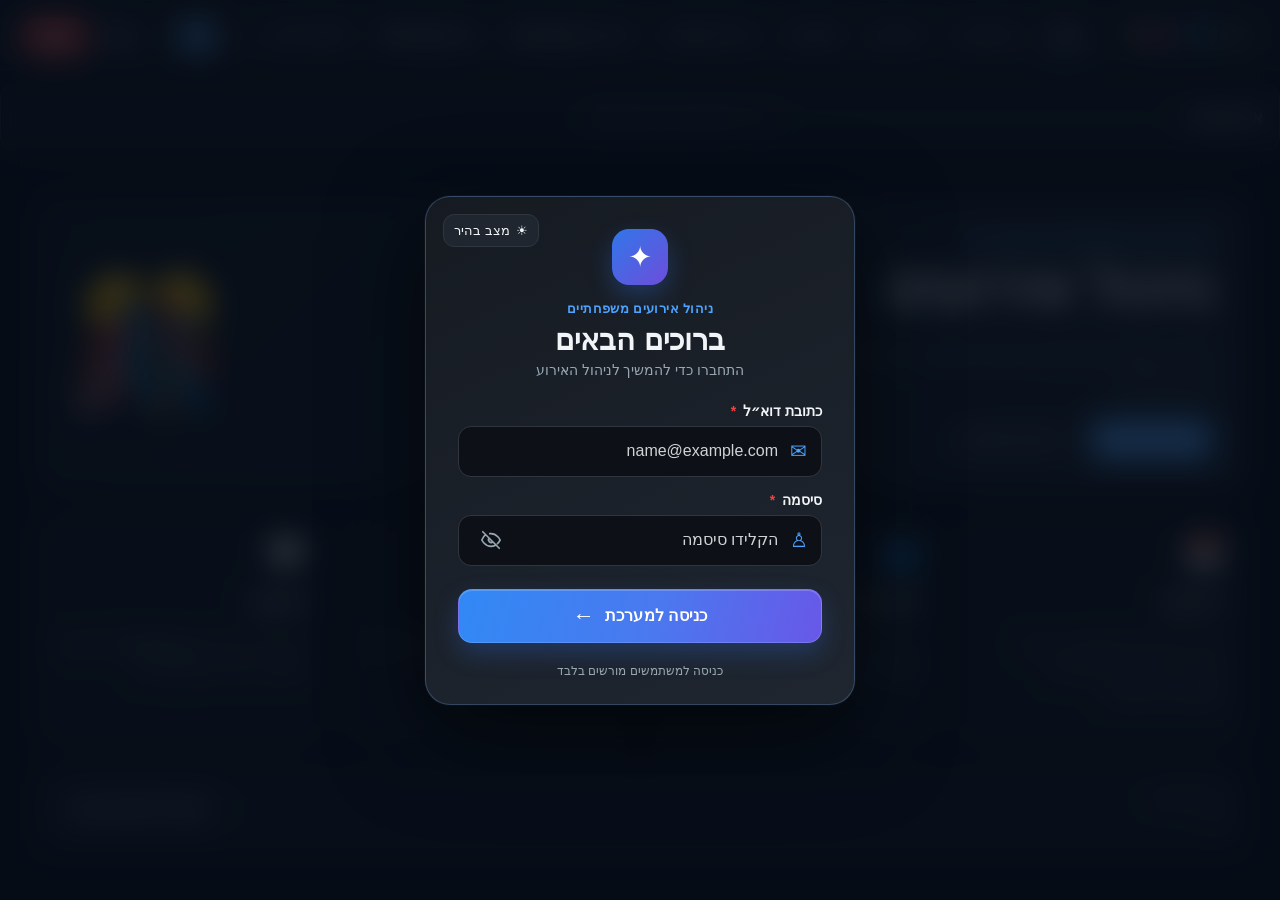
==== commit b837305f: "Events Management FIX67 1.1.90A19P2F14Z58D5D55Z41FIX67Q136" ====
--- a/index.html
+++ b/index.html
@@ -1,12 +1,12 @@
-<!-- V1.1.90A19P2F14Z58D5D55Z41FIX67Q65 -->
+<!-- V1.1.90A19P2F14Z58D5D55Z41FIX67Q170 -->
 <!doctype html>
 <html lang="he" dir="rtl">
 <head>
   <meta charset="utf-8">
   <meta name="viewport" content="width=device-width,initial-scale=1">
   <title>ניהול אירועים</title>
-  <link rel="icon" href="./favicon.ico" sizes="any">
-  <link rel="stylesheet" href="./css/styles.css?v=V1.1.90A19P2F14Z58D5D55Z41FIX67Q65">
+  <link rel="icon" href="./favicon.ico?v=FIX67Q170" sizes="any">
+  <link rel="stylesheet" href="./css/styles.css?v=V1.1.90A19P2F14Z58D5D55Z41FIX67Q170">
   <!-- embedded CSS fallback. Keeps the UI styled even if hosting/path setup blocks the external CSS file. -->
   <style id="embeddedStylesV1112">
 :root{--bg:#0d1117;--card:#161b22;--card2:#1f2630;--text:#f2f5f7;--muted:#9aa7b2;--line:#30363d;--accent:#4da3ff;--danger:#e5534b;--ok:#3fb950}
@@ -1111,6 +1111,14 @@
 #eventForm>.actions,#eventForm>#eventSaveStatus{grid-column:1/-1}
 @media(max-width:650px){.event-editor-tabs-d55o{display:grid;grid-template-columns:repeat(3,minmax(0,1fr))}.event-editor-tab-d55o{padding:9px 3px;font-size:13px}}
 </style>
+<link rel="stylesheet" href="css/guest-messages-q114.css?v=FIX67Q170">
+<link rel="stylesheet" href="css/guests-compact-q116.css?v=FIX67Q170">
+<link rel="stylesheet" href="css/dashboard-q123.css?v=FIX67Q170">
+<link rel="stylesheet" href="css/refresh-ui-q128.css?v=FIX67Q170">
+<link rel="stylesheet" href="css/whatsapp-quota-q161.css?v=FIX67Q170">
+<style>
+#page-guests.no-seating-q165 [data-col="seating"],#page-guests.no-seating-q165 [data-seating-tab-q165],#page-guests.no-seating-q165 #guestSeatingPdfQ158,#page-guests.no-seating-q165 #guestSeatingFilterV174,#page-guests.no-seating-q165 #guestTableFilterV174{display:none!important}
+</style>
 </head>
 <body>
 <header class="topbar">
@@ -1147,6 +1155,7 @@
     <select id="currentEventSelect" aria-label="בחירת אירוע נוכחי"></select>
     <span id="currentEventStatus" class="muted">יש לבחור אירוע לעבודה</span>
   </div>
+  <section id="eventWhatsAppQuotaQ161" hidden aria-label="מכסת הודעות לאירוע"></section>
   <section id="page-home" class="page active">
     <div class="hero">
       <div class="hero-copy">
@@ -1175,7 +1184,7 @@
   </section>
 
   <section id="page-dashboard" class="page">
-    <h1>לוח בקרה</h1>
+    <div id="managerDashboardQ123" hidden></div><div id="legacyDashboardQ123"><h1>לוח בקרה</h1>
     <div class="cards">
       <article class="card"><strong id="statEvents">0</strong><span>אירועים</span></article>
       <article class="card"><strong id="statGuests">0</strong><span>מוזמנים באירוע הנבחר</span></article>
@@ -1186,19 +1195,27 @@
       <h2>אירוע נוכחי</h2>
       <select id="activeEventSelect"></select>
     </div>
-  </section>
+  </div></section>
 
   <section id="page-events" class="page">
-    <div class="page-head"><h1>אירועים</h1><button class="primary" id="addEventBtn">+ אירוע חדש</button></div>
+    <div class="page-head"><h1>אירועים</h1><button class="primary" id="addEventBtn" data-roles="Admin">+ אירוע חדש</button></div>
     <div id="eventsGrid" class="grid"></div>
   </section>
 
   <section id="page-guests" class="page">
-    <div class="page-head"><h1>מוזמנים</h1><div class="guest-page-actions"><button type="button" class="secondary" id="guestWhatsAppTestBulkF14C" data-roles="Admin,EventManager">שליחת WhatsApp לבדיקה</button><button type="button" class="primary" id="guestWhatsAppBulkA19P2F6" data-roles="Admin,EventManager">שליחת WhatsApp</button><button class="secondary" id="guestTemplateBtn">תבנית Excel</button><button class="secondary" id="guestExportBtn">ייצוא Excel</button><button class="secondary" id="guestImportBtn">ייבוא Excel</button><button type="button" class="danger" id="resetEventGuestsV1190A10" hidden>איפוס מוזמנים באירוע</button><button class="primary" id="addGuestBtn">+ הוספת מוזמן</button><input id="guestImportFile" type="file" accept=".xlsx,application/vnd.openxmlformats-officedocument.spreadsheetml.sheet" hidden></div></div>
+    <div class="page-head"><h1>מוזמנים</h1><div class="guest-page-actions"><button type="button" class="secondary" id="guestWhatsAppTestBulkF14C" data-roles="Admin,EventManager">שליחת WhatsApp לבדיקה</button><button type="button" class="primary" id="guestWhatsAppBulkA19P2F6" data-roles="Admin,EventManager">שליחת WhatsApp</button><button class="secondary" id="guestTemplateBtn">תבנית Excel</button><button class="secondary" id="guestExportBtn">ייצוא Excel</button><button type="button" class="secondary" id="guestSeatingPdfQ158" data-roles="Admin,EventManager" title="ייצוא משויכים במלואם מתוך הסינון הנוכחי, מקובץ לפי צד וממוין לפי שם">ייצוא שיוך שולחנות PDF</button><button class="secondary" id="guestImportBtn">ייבוא Excel</button><button type="button" class="secondary" id="resetAllSeatingV170" hidden>↺ איפוס כל השיוכים לשולחנות</button><button type="button" class="danger" id="resetEventGuestsV1190A10" hidden>מחיקת כל המוזמנים באירוע</button><button class="primary" id="addGuestBtn">+ הוספת מוזמן</button><input id="guestImportFile" type="file" accept=".xlsx,application/vnd.openxmlformats-officedocument.spreadsheetml.sheet" hidden></div></div>
+    <div id="guestSeatingPdfStatusQ160" role="status" aria-live="polite" hidden style="padding:12px;margin:8px 0;overflow-wrap:anywhere"></div>
+    <div class="guest-refresh-q67" data-roles="Admin,EventManager"><button type="button" class="secondary" id="guestRefreshQ67">↻ רענון</button><span id="guestUpdatedQ67" class="muted" role="status" aria-live="polite"></span></div>
     <div class="guest-stat-sections-v178 guest-area-a19" id="guestStatsV178" aria-label="סטטיסטיקות מוזמנים">
       <section class="guest-stat-section-v178"><h2>אישורי הגעה</h2><div class="guest-stat-grid-v178" id="guestRsvpStatsV178"></div></section>
       <section class="guest-stat-section-v178"><h2>שיוך לשולחנות</h2><div class="guest-stat-grid-v178" id="guestSeatingStatsV178"></div></section>
     </div>
+    <section id="guestMessageControlQ114" data-roles="Admin,EventManager" aria-label="בקרת הודעות WhatsApp">
+      <div class="gm-toolbar-q114"><label for="guestMessagePurposeQ114">סוג הודעה<select id="guestMessagePurposeQ114"><option value="invitation">הזמנה לאירוע</option><option value="rsvp_update">תזכורת לאישור הגעה</option><option value="table_update">עדכון שולחן</option><option value="thank_you">תודה</option></select></label>
+      <label for="guestMessageStatusQ114">מצב הודעה<select id="guestMessageStatusQ114"><option value="">כל המצבים</option><option value="NEVER">טרם נשלחה</option><option value="PROCESSING">בתהליך שליחה</option><option value="PENDING">ממתינה למסירה</option><option value="DELIVERED">נמסרה / נקראה</option><option value="READ">נקראה</option><option value="FAILED">נכשלה</option><option value="REVIEW">דורשת בירור</option></select></label><button type="button" class="secondary" id="guestMessageRefreshQ114">רענן מצבי הודעות</button></div>
+      <p id="guestMessageNoticeQ114" role="status" aria-live="polite"></p><div id="guestMessageCardsQ114" aria-label="סיכומי מצב הודעות"></div>
+      <p class="muted">במסך צר שדות צד, קבוצה וכמות זמינים בפרטי המוזמן. לחיצה על מצב הודעה מציגה את כל ההודעות שלו. מצב הודעה נפרד מאישור הגעה.</p>
+    </section>
     <button type="button" id="guestFiltersToggleA5" class="guest-filters-toggle-a5 guest-area-a19" aria-controls="guestFiltersA5" aria-expanded="false">⚲ <span>הצג סינון</span> <span aria-hidden="true">▾</span></button>
     <div class="filters" id="guestFiltersA5">
       <div class="search-field">
@@ -1217,16 +1234,16 @@
     <div class="table-wrap guest-table-area-a19">
       <table class="guests-table">
         <thead><tr>
-          <th class="sortable" data-sort="name" tabindex="0">שם <span class="sort-icon">↕</span></th>
-          <th class="sortable" data-sort="phone" tabindex="0">טלפון <span class="sort-icon">↕</span></th>
-          <th class="sortable" data-sort="side" tabindex="0">צד <span class="sort-icon">↕</span></th>
-          <th class="sortable" data-sort="group" tabindex="0">קבוצה <span class="sort-icon">↕</span></th>
-          <th class="sortable" data-sort="invitedCount" tabindex="0">מוזמנים <span class="sort-icon">↕</span></th>
-          <th class="sortable" data-sort="confirmedCount" tabindex="0">אישרו <span class="sort-icon">↕</span></th>
-          <th class="sortable" data-sort="rsvpStatus" tabindex="0">סטטוס <span class="sort-icon">↕</span></th>
-          <th>שיוך לשולחן</th>
-          <th>שליחה</th>
-          <th>פעולות</th>
+          <th data-col="name" class="sortable" data-sort="name" tabindex="0">שם <span class="sort-icon">↕</span></th>
+          <th data-col="phone" class="sortable" data-sort="phone" tabindex="0">טלפון <span class="sort-icon">↕</span></th>
+          <th data-col="side" class="sortable" data-sort="side" tabindex="0">צד <span class="sort-icon">↕</span></th>
+          <th data-col="group" class="sortable" data-sort="group" tabindex="0">קבוצה <span class="sort-icon">↕</span></th>
+          <th data-col="invitedCount" class="sortable" data-sort="invitedCount" tabindex="0">מוזמנים <span class="sort-icon">↕</span></th>
+          <th data-col="confirmedCount" class="sortable" data-sort="confirmedCount" tabindex="0">אישרו <span class="sort-icon">↕</span></th>
+          <th data-col="rsvpStatus" class="sortable" data-sort="rsvpStatus" tabindex="0">אישור הגעה <span class="sort-icon">↕</span></th>
+          <th data-col="seating">שיוך לשולחן</th><th data-col="messageState" data-roles="Admin,EventManager">מצב הודעה</th>
+          <th data-col="send">שליחה</th>
+          <th data-col="actions">פעולות</th>
         </tr></thead>
         <tbody id="guestsBody"></tbody>
       </table>
@@ -1271,7 +1288,7 @@
       <div id="seatingWorkspaceV170"></div>
     </div>
   </section>
-  <section id="page-messages" class="page"><div class="page-head"><h1 id="tplPageTitle">ניהול תבניות WhatsApp</h1><div class="tpl-page-actions"><select id="tplSyncEnvironment" aria-label="סביבת Meta"><option value="PRODUCTION">PRODUCTION</option><option value="TEST">TEST</option></select><button class="primary" id="tplSyncMeta">🔄 סנכרון תבניות מ־Meta</button></div></div><p class="tpl-note" id="tplAdminNote">Meta היא מקור האמת לתוכן ולסטטוס התבניות. כאן מנהלים את שם התצוגה, מטרת השימוש והאם התבנית פעילה במערכת.</p><p class="tpl-note" id="tplManagerNote" hidden>מוצגות רק תבניות PROD פעילות. תמונת ההזמנה מנוהלת במסך האירוע.</p><div id="tplNotice" role="status"></div><div class="panel"><div id="tplList">טוען תבניות…</div></div><div class="tpl-shade" id="tplShade" hidden><div class="panel tpl-dialog" id="tplEditor" role="dialog" aria-modal="true"><div class="tpl-modal-header-d28"><button type="button" id="tplCloseX" class="tpl-close-x" aria-label="סגירת חלון התבנית" title="סגור">×</button><h2 id="tplEditorTitle">עריכת תבנית</h2></div><div id="tplEditorNotice" role="status"></div><div class="grid"><label>שם תבנית <span class="tpl-required">*</span><input id="tplName" maxlength="120" required></label><label>מטרה<select id="tplPurpose"><option value="invitation">הזמנה לאירוע</option><option value="rsvp_update">תזכורת לאישור הגעה</option><option value="table_update">שיוך שולחנות וניווט</option><option value="table_payment_update">שיוך שולחנות, ניווט ותשלום</option><option value="thank_you">תודה למשתתפים</option></select></label><label>פעילה במערכת<select id="tplActive"><option value="true">כן</option><option value="false">לא</option></select></label><label>שם תבנית ב־Meta<input id="tplMetaName" readonly></label><label>סטטוס Meta<input id="tplMetaStatus" readonly></label><label>קטגוריית Meta<input id="tplMetaCategory" readonly></label></div><p class="tpl-v3-note-f14e">V3: גוף ההודעה נקרא אוטומטית מתבנית Meta ואינו נערך במערכת. תמונת Header מוגדרת בנפרד לכל אירוע; Body {{1}} הוא הפנייה האישית וכפתור ״אישור הגעה״ משתמש במפתח RSVP.</p><label>נוסח ההודעה מ־Meta<textarea id="tplBody" rows="7" maxlength="3500" readonly></textarea></label><div class="actions"><button type="button" class="primary" id="tplEditViewD55Z" hidden>✎ עריכה</button><button class="primary" id="tplSave">שמור הגדרות</button><button class="secondary" id="tplCancel">ביטול</button></div><div id="tplImageArea" hidden><label>תמונת תבנית (PNG/JPG/WEBP, עד 4MB)<input type="file" id="tplImage" accept="image/png,image/jpeg,image/webp"></label><div id="tplImageInfo"></div><img id="tplImagePreview" class="tpl-image-preview" alt="תמונת התבנית" hidden><button type="button" class="secondary" id="tplReplaceImage">החלף תמונה</button><button type="button" class="secondary" id="tplRemoveImage">הסר תמונה</button></div></div></div></section>
+  <section id="page-messages" class="page"><div class="page-head"><h1 id="tplPageTitle">ניהול תבניות WhatsApp</h1><div class="tpl-page-actions"><select id="tplSyncEnvironment" aria-label="סביבת Meta"><option value="PRODUCTION">PRODUCTION</option><option value="TEST">TEST</option></select><button class="primary" id="tplSyncMeta">🔄 סנכרון תבניות מ־Meta</button></div></div><p class="tpl-note" id="tplAdminNote">Meta היא מקור האמת לתוכן ולסטטוס התבניות. כאן מנהלים את שם התצוגה, מטרת השימוש והאם התבנית פעילה במערכת.</p><p class="tpl-note" id="tplManagerNote" hidden></p><div id="tplNotice" role="status"></div><div class="panel"><div id="tplList">טוען תבניות…</div></div><div class="tpl-shade" id="tplShade" hidden><div class="panel tpl-dialog" id="tplEditor" role="dialog" aria-modal="true"><div class="tpl-modal-header-d28"><button type="button" id="tplCloseX" class="tpl-close-x" aria-label="סגירת חלון התבנית" title="סגור">×</button><h2 id="tplEditorTitle">עריכת תבנית</h2></div><div id="tplEditorNotice" role="status"></div><div class="grid"><label>שם תבנית <span class="tpl-required">*</span><input id="tplName" maxlength="120" required></label><label>מטרה<select id="tplPurpose"><option value="">בחר מטרת שימוש</option><option value="invitation">הזמנה לאירוע</option><option value="rsvp_update">תזכורת לאישור הגעה</option><option value="table_update">שיוך שולחנות וניווט</option><option value="table_payment_update">שיוך שולחנות, ניווט ותשלום</option><option value="thank_you">תודה למשתתפים</option></select></label><label>פעילה במערכת<select id="tplActive"><option value="true">כן</option><option value="false">לא</option></select></label><label>שם תבנית ב־Meta<input id="tplMetaName" readonly></label><label>סטטוס Meta<input id="tplMetaStatus" readonly></label><label>קטגוריית Meta<input id="tplMetaCategory" readonly></label></div><p class="tpl-v3-note-f14e">V3: גוף ההודעה נקרא אוטומטית מתבנית Meta ואינו נערך במערכת. תמונת Header מוגדרת בנפרד לכל אירוע; Body {{1}} הוא הפנייה האישית וכפתור ״אישור הגעה״ משתמש במפתח RSVP.</p><label>נוסח ההודעה מ־Meta<textarea id="tplBody" rows="7" maxlength="3500" readonly></textarea></label><div class="actions"><button type="button" class="primary" id="tplEditViewD55Z" hidden>✎ עריכה</button><button class="primary" id="tplSave">שמור הגדרות</button><button class="secondary" id="tplCancel">ביטול</button></div><div id="tplImageArea" hidden><label>תמונת תבנית (PNG/JPG/WEBP, עד 4MB)<input type="file" id="tplImage" accept="image/png,image/jpeg,image/webp"></label><div id="tplImageInfo"></div><img id="tplImagePreview" class="tpl-image-preview" alt="תמונת התבנית" hidden><button type="button" class="secondary" id="tplReplaceImage">החלף תמונה</button><button type="button" class="secondary" id="tplRemoveImage">הסר תמונה</button></div></div></div></section>
 
   <section id="page-about" class="page">
     <div class="about-hero">
@@ -1296,6 +1313,7 @@
     <h1>מרכז ניטור WhatsApp</h1>
     <p>אצוות, שגיאות, חסימות וזמנים עבור האירוע הנבחר. הנתונים מתעדכנים בלחיצה על רענון; אין פעולת שליחה במסך זה.</p>
     <div class="actions"><button type="button" id="waMonitorRefreshQ17">רענן ניטור</button><button type="button" id="waMonitorReportQ17" class="secondary">הצג דוח להעתקה</button><button type="button" id="waMonitorTestQ17" class="secondary">מסך בדיקות והתאוששות</button></div>
+    <details class="panel" data-role="Admin"><summary>איפוס נתוני אירוע בדיקה</summary><p>איפוס יומן WhatsApp, כל העלויות וחיוויי ההודעות לאירוע הנבחר. רשימת המוזמנים נשמרת; אישורי ההגעה ושיוכי השולחנות מתאפסים. האיפוס מתבצע ללא גיבוי.</p><button type="button" id="eventResetPreviewQ148" class="secondary">הצג פירוט לפני איפוס</button></details>
     <div id="waMonitorOutputQ17" role="status" aria-live="polite"></div>
   </section>
   <section id="page-whatsappLog" class="page">
@@ -1312,9 +1330,9 @@
       <div class="search-field"><span class="search-icon" aria-hidden="true">⌕</span><input id="waLogSearchZ55B" placeholder="חיפוש לפי שם, טלפון או wamid"></div>
       <select id="waLogEventZ55B" aria-label="סינון לפי אירוע"><option value="">כל האירועים</option></select>
       <select id="waLogEnvironmentZ55B" aria-label="סינון לפי סביבה"><option value="">כל הסביבות</option><option value="PRODUCTION">PRODUCTION</option><option value="TEST">TEST</option></select>
-      <select id="waLogStatusZ55B" aria-label="סינון לפי סטטוס"><option value="">כל הסטטוסים</option><option value="META_ACCEPTED">ממתינה למסירה</option><option value="API_FAILED">נכשלה</option><option value="SENT">ממתינה למסירה</option><option value="DELIVERED">נמסרה</option><option value="READ">נקראה</option><option value="FAILED">נכשלה</option></select>
-      <input type="date" id="waLogFromZ55B" aria-label="מתאריך" title="מתאריך">
-      <input type="date" id="waLogToZ55B" aria-label="עד תאריך" title="עד תאריך">
+      <select id="waLogStatusZ55B" aria-label="סינון לפי סטטוס"><option value="">כל הסטטוסים</option><option value="PENDING_DELIVERY">ממתינה למסירה</option><option value="DELIVERED">נמסרה</option><option value="READ">נקראה</option><option value="FAILED_GROUP">נכשלה</option><option value="PRE_SEND_FAILED">לא נשלחה</option><option value="UNKNOWN">תוצאה לא ודאית</option><option value="RETRY_WAIT_Q51">ממתינה לניסיון חוזר</option><option value="CANCELLED_RETRY_Q51">בוטלה</option></select>
+      <label class="wa-log-datetime-q133">מתאריך ושעה<input type="datetime-local" step="60" id="waLogFromZ55B" aria-label="מתאריך ושעה לפי שעון ישראל" title="מתאריך ושעה לפי שעון ישראל"></label>
+      <label class="wa-log-datetime-q133">עד תאריך ושעה<input type="datetime-local" step="60" id="waLogToZ55B" aria-label="עד תאריך ושעה לפי שעון ישראל" title="עד תאריך ושעה לפי שעון ישראל"></label>
       <button type="button" id="waLogClearFiltersZ55B" class="guest-clear-filters-v180" aria-label="נקה סינון" title="נקה את כל הסינונים והחיפוש"><svg viewBox="0 0 24 24" width="19" height="19" fill="none" stroke="currentColor" stroke-width="2" stroke-linecap="round" stroke-linejoin="round" aria-hidden="true"><path d="M4 4h16l-6 7v5l-4 2v-7z"/><path d="m16 17 5 5m0-5-5 5"/></svg><span>נקה סינון</span></button>
     </div>
     <div id="waLogNoticeZ55B" class="guest-count-status-v178" role="status" aria-live="polite"></div>
@@ -1332,10 +1350,10 @@
 
 
   <section id="page-eventCosts" class="page cost-page-z58d4">
-    <div class="cost-hero-z58d4"><div><h1>עלויות אירוע</h1><p>ניהול וריכוז כל הוצאות האירוע, כולל עלויות WhatsApp בפועל.</p></div><div class="cost-hero-actions-z58d4"><button class="ui-btn-z58d4 secondary" id="eventCostsRefreshZ58" type="button"><span class="btn-icon">↻</span><span>רענון</span></button><button class="ui-btn-z58d4 primary" id="eventCostAddZ58" type="button"><span class="btn-icon">＋</span><span>הוספת הוצאה</span></button></div></div>
+    <div class="cost-hero-z58d4"><div><h1>עלויות אירוע</h1><p>ניהול וריכוז כל הוצאות האירוע, כולל עלויות WhatsApp בפועל.</p></div><div class="cost-hero-actions-z58d4"><button class="ui-btn-z58d4 secondary" id="eventCostsRefreshZ58" type="button"><span class="btn-icon">↻</span><span>רענון וחישוב עלויות</span></button><button class="ui-btn-z58d4 primary" id="eventCostAddZ58" type="button"><span class="btn-icon">＋</span><span>הוספת הוצאה</span></button></div></div>
     <div class="cost-summary-z58d4"><div class="cost-card-z58d4 total"><span class="cost-card-icon-z58d5" aria-hidden="true">₪</span><div><span>סה״כ אירוע</span><strong id="eventCostsTotalZ58">₪0.00</strong></div></div><div class="cost-card-z58d4 actual"><span class="cost-card-icon-z58d5" aria-hidden="true">✓</span><div><span>בפועל</span><strong id="eventCostsActualZ58C">₪0.00</strong></div></div><div class="cost-card-z58d4 expected"><span class="cost-card-icon-z58d5" aria-hidden="true">◷</span><div><span>צפוי</span><strong id="eventCostsExpectedZ58C">₪0.00</strong></div></div><div class="cost-card-z58d4 whatsapp"><span class="cost-card-icon-z58d5" aria-hidden="true"><svg viewBox="0 0 32 32" xmlns="http://www.w3.org/2000/svg"><path d="M16 2.2A13.7 13.7 0 0 0 4.2 23L2 30l7.2-2.1A13.8 13.8 0 1 0 16 2.2Zm0 25.1a11.3 11.3 0 0 1-5.8-1.6l-.4-.2-4.2 1.2 1.3-4.1-.3-.4a11.4 11.4 0 1 1 9.4 5.1Zm6.3-8.5c-.3-.2-2-1-2.3-1.1-.3-.1-.5-.2-.7.2-.2.3-.9 1.1-1.1 1.3-.2.2-.4.2-.7.1-.3-.2-1.4-.5-2.6-1.6-1-.9-1.7-2-1.9-2.3-.2-.3 0-.5.1-.7l.5-.6.3-.5c.1-.2 0-.4 0-.6l-1-2.5c-.3-.7-.6-.6-.8-.6h-.7c-.3 0-.6.1-.9.4-.3.3-1.2 1.2-1.2 2.9s1.2 3.3 1.4 3.5c.2.2 2.4 3.7 5.8 5.2 2.9 1.3 3.5 1.1 4.1 1 .6-.1 2-.8 2.3-1.6.3-.8.3-1.5.2-1.6-.1-.2-.3-.3-.6-.5Z"/></svg></span><div><span>WhatsApp</span><strong id="eventCostsWaZ58">₪0.00</strong></div></div></div>
     <div class="cost-panel-z58d4 filters-panel-z58d4"><div class="cost-panel-title-z58d4"><strong>סינון עלויות</strong><button type="button" id="eventCostsFiltersToggleZ58C" class="ui-btn-z58d4 ghost compact" aria-controls="eventCostsFiltersZ58C" aria-expanded="true"><span>סינון</span><span>▴</span></button></div><div class="cost-filterbar-z58d4 filters-open-a5" id="eventCostsFiltersZ58C"><div class="cost-search-z58d4"><span>⌕</span><input id="eventCostsSearchZ58C" placeholder="חיפוש לפי תיאור, קטגוריה או תבנית"></div><select id="eventCostsEventZ58"><option value="">כל האירועים</option></select><select id="eventCostsCategoryZ58C"><option value="">כל הקטגוריות</option></select><select id="eventCostsTypeZ58C"><option value="">כל המצבים</option><option value="ACTUAL">בפועל</option><option value="EXPECTED">צפויה</option><option value="WHATSAPP">WhatsApp</option></select><input type="date" id="eventCostsFromZ58C" title="מתאריך"><input type="date" id="eventCostsToZ58C" title="עד תאריך"><button type="button" id="eventCostsClearZ58C" class="ui-btn-z58d4 filter"><span>⌫</span><span>נקה סינון</span></button></div></div>
-    <div class="cost-panel-z58d4 table-panel-z58d4"><div class="cost-table-toolbar-z58d4"><strong>פירוט עלויות</strong><div id="eventCostsNoticeZ58C" class="cost-count-z58d4" role="status"></div></div><div class="table-wrap"><table class="cost-table-z58d4"><thead><tr><th class="sortable" data-cost-sort="date">תאריך <span>↕</span></th><th class="sortable" data-cost-sort="category">קטגוריה <span>↕</span></th><th class="sortable" data-cost-sort="description">תיאור <span>↕</span></th><th class="sortable" data-cost-sort="amount">סכום <span>↕</span></th><th class="sortable" data-cost-sort="costType">מצב <span>↕</span></th><th class="event-cost-admin-tech-z58a sortable" data-cost-sort="source">מקור <span>↕</span></th><th>הערות</th><th>פעולות</th></tr></thead><tbody id="eventCostsBodyZ58"><tr><td colspan="8">טוען…</td></tr></tbody></table></div></div>
+    <div id="eventCostsCalculationQ145" class="cost-panel-z58d4" role="status" aria-live="polite"></div><div class="cost-panel-z58d4 table-panel-z58d4"><div class="cost-table-toolbar-z58d4"><strong>פירוט עלויות</strong><div id="eventCostsNoticeZ58C" class="cost-count-z58d4" role="status"></div></div><div class="table-wrap"><table class="cost-table-z58d4"><thead><tr><th class="sortable" data-cost-sort="date">תאריך <span>↕</span></th><th class="sortable" data-cost-sort="category">קטגוריה <span>↕</span></th><th class="sortable" data-cost-sort="description">תיאור <span>↕</span></th><th class="sortable" data-cost-sort="amount">סכום <span>↕</span></th><th class="sortable" data-cost-sort="costType">מצב <span>↕</span></th><th class="event-cost-admin-tech-z58a sortable" data-cost-sort="source">מקור <span>↕</span></th><th>הערות</th><th>פעולות</th></tr></thead><tbody id="eventCostsBodyZ58"><tr><td colspan="8">טוען…</td></tr></tbody></table></div></div>
     <div id="eventCostsByEventWrapZ58" class="cost-panel-z58d4" hidden><div class="cost-table-toolbar-z58d4"><strong>סיכום לפי אירוע</strong></div><div class="table-wrap"><table class="cost-table-z58d4"><thead><tr><th>אירוע</th><th>הוצאות</th><th>WhatsApp</th><th>סה״כ</th></tr></thead><tbody id="eventCostsByEventZ58"></tbody></table></div></div>
   </section>
 
@@ -1417,12 +1435,20 @@
   </div>
 </div>
 
-<script src="js/config.js?v=V1.1.90A19P2F14Z58D5D55Z41FIX67Q65"></script>
-<script src="js/version.js?v=V1.1.90A19P2F14Z58D5D55Z41FIX67Q65"></script>
-<script src="js/session.js?v=V1.1.90A19P2F14Z58D5D55Z41FIX67Q65"></script>
-<script src="js/api.js?v=V1.1.90A19P2F14Z58D5D55Z41FIX67Q65"></script>
-<script src="js/app.js?v=V1.1.90A19P2F14Z58D5D55Z41FIX67Q65-JOURNALUI1"></script>
-<script src="js/templates.js?v=V1.1.90A19P2F14Z58D5D55Z41FIX67Q65"></script>
-<script src="js/whatsapp-simulation-q42.js?v=V1.1.90A19P2F14Z58D5D55Z41FIX67Q65"></script>
+<script src="js/config.js?v=V1.1.90A19P2F14Z58D5D55Z41FIX67Q170"></script>
+<script src="js/version.js?v=V1.1.90A19P2F14Z58D5D55Z41FIX67Q170"></script>
+<script src="js/session.js?v=V1.1.90A19P2F14Z58D5D55Z41FIX67Q170"></script>
+<script src="js/api.js?v=V1.1.90A19P2F14Z58D5D55Z41FIX67Q170"></script>
+<script src="js/guest-messages-q114.js?v=FIX67Q170"></script>
+<script src="js/refresh-ui-q128.js?v=FIX67Q170"></script>
+<script src="js/dashboard-admin-q154.js?v=FIX67Q170"></script>
+<script src="js/dashboard-q123.js?v=FIX67Q170"></script>
+<script src="js/app.js?v=V1.1.90A19P2F14Z58D5D55Z41FIX67Q170-JOURNALUI1"></script>
+<script src="js/templates.js?v=V1.1.90A19P2F14Z58D5D55Z41FIX67Q170"></script>
+<script src="js/whatsapp-simulation-q42.js?v=V1.1.90A19P2F14Z58D5D55Z41FIX67Q170"></script>
+<script src="js/guests-compact-q116.js?v=FIX67Q170"></script>
+<script src="js/event-reset-q148.js?v=FIX67Q170"></script>
+<script src="js/guest-seating-pdf-q158.js?v=FIX67Q170"></script>
+<script src="js/whatsapp-quota-q161.js?v=FIX67Q170"></script>
 </body>
 </html>
--- a/css/styles.css
+++ b/css/styles.css
@@ -1,4 +1,4 @@
-/* V1.1.90A19P2F14Z58D5D55Z41FIX67Q65 */
+/* V1.1.90A19P2F14Z58D5D55Z41FIX67Q170 */
 :root{--bg:#0d1117;--card:#161b22;--card2:#1f2630;--text:#f2f5f7;--muted:#9aa7b2;--line:#30363d;--accent:#4da3ff;--danger:#e5534b;--ok:#3fb950}
 *{box-sizing:border-box}body{margin:0;font-family:Arial,"Noto Sans Hebrew",sans-serif;background:var(--bg);color:var(--text)}
 body.light{--bg:#f5f7fa;--card:#fff;--card2:#eef2f6;--text:#18212b;--muted:#65727e;--line:#d8dee4}
@@ -1416,22 +1416,20 @@
   #page-whatsappLog .wa-log-table-z55 th:nth-child(7){width:9%}
   #page-whatsappLog .wa-log-table-z55 th:nth-child(8){width:11%}
 }
-/* Z56C — simplified operational WhatsApp log for EventManager only. */
-#page-whatsappLog.wa-log-manager-z56c .wa-log-table-z55 th:nth-child(7),
-#page-whatsappLog.wa-log-manager-z56c .wa-log-table-z55 td:nth-child(7),
-#page-whatsappLog.wa-log-manager-z56c .wa-log-table-z55 th:nth-child(8),
-#page-whatsappLog.wa-log-manager-z56c .wa-log-table-z55 td:nth-child(8),
-#page-whatsappLog.wa-log-manager-z56c .wa-log-table-z55 th:nth-child(9),
-#page-whatsappLog.wa-log-manager-z56c .wa-log-table-z55 td:nth-child(9){display:none!important}
+/* Q108 — hide the technical environment by identity, retain delivery status. */
+#page-whatsappLog.wa-log-manager-z56c .wa-log-table-z55 th[data-wa-sort="environment"],
+#page-whatsappLog.wa-log-manager-z56c .wa-log-table-z55 td[data-col="environment"]{display:none!important}
 #page-whatsappLog .wa-log-manager-hidden-z56c{display:none!important}
 @media(min-width:1101px){
- #page-whatsappLog.wa-log-manager-z56c .wa-log-table-z55 th:nth-child(1){width:16%}
- #page-whatsappLog.wa-log-manager-z56c .wa-log-table-z55 th:nth-child(2){width:20%}
- #page-whatsappLog.wa-log-manager-z56c .wa-log-table-z55 th:nth-child(3){width:16%}
- #page-whatsappLog.wa-log-manager-z56c .wa-log-table-z55 th:nth-child(4){width:16%}
- #page-whatsappLog.wa-log-manager-z56c .wa-log-table-z55 th:nth-child(5){width:20%}
- #page-whatsappLog.wa-log-manager-z56c .wa-log-table-z55 th:nth-child(7){width:12%}
-}
+ #page-whatsappLog.wa-log-manager-z56c .wa-log-table-z55 th[data-wa-sort="createdAt"]{width:16%}
+ #page-whatsappLog.wa-log-manager-z56c .wa-log-table-z55 th[data-wa-sort="eventName"]{width:17%}
+ #page-whatsappLog.wa-log-manager-z56c .wa-log-table-z55 th[data-wa-sort="guestName"]{width:19%}
+ #page-whatsappLog.wa-log-manager-z56c .wa-log-table-z55 th[data-wa-sort="phone"]{width:13%}
+ #page-whatsappLog.wa-log-manager-z56c .wa-log-table-z55 th[data-wa-sort="templateName"]{width:13%}
+ #page-whatsappLog.wa-log-manager-z56c .wa-log-table-z55 th[data-wa-sort="category"]{width:10%}
+ #page-whatsappLog.wa-log-manager-z56c .wa-log-table-z55 th[data-wa-sort="status"]{width:12%}
+}
+
 
 
 /* V1.1.90A19P2F14Z57A — Activity Log aligned with WhatsApp Log, without summary cards */
@@ -2050,6 +2048,9 @@
 body.light #modal .wa-template-picker-fix7>select option{background:white;color:#17202c}
 #modal .wa-template-loading-fix8{display:block;min-height:18px;font-size:12px;color:var(--muted);text-align:right}
 #modal .wa-template-loading-fix8[hidden]{display:none!important;min-height:0}
+#modal .wa-template-loading-fix8:not([hidden])::before{content:'';display:inline-block;width:12px;height:12px;margin-inline-end:7px;border:2px solid currentColor;border-top-color:transparent;border-radius:50%;vertical-align:middle;animation:wa-template-spin-q99 .8s linear infinite}
+@keyframes wa-template-spin-q99{to{transform:rotate(360deg)}}
+@media (prefers-reduced-motion:reduce){#modal .wa-template-loading-fix8:not([hidden])::before{animation:none}}
 
 .wa-bulk-v13{width:min(580px,100%);border-radius:22px;padding:26px}
 .wa-bulk-v13 h2{margin:0 0 18px}
@@ -2171,3 +2172,56 @@
 #waSimPanelQ42 dl{display:grid;grid-template-columns:minmax(0,1fr) auto;gap:8px 16px}
 #waSimPanelQ42 dd{margin:0;text-align:left;white-space:nowrap}
 #waSimPanelQ42 [hidden]{display:none!important}
+
+.guest-refresh-q67{display:flex;align-items:center;flex-wrap:wrap;gap:12px;margin:12px 0}.guest-refresh-q67 button{display:inline-flex;align-items:center;gap:6px}.guest-refresh-q67 [hidden]{display:none}
+
+/* Q68: prominent guest refresh controls, dark/light and narrow screens. */
+#page-guests .guest-refresh-q67{gap:14px;margin:16px 0 20px}
+#page-guests #guestUpdatedQ67{display:inline-flex;align-items:center;min-height:46px;box-sizing:border-box;padding:10px 16px;border:1px solid var(--line);border-inline-start:4px solid var(--accent);border-radius:12px;background:var(--card2);color:var(--text);font-size:1.05rem;font-weight:750;line-height:1.6;font-variant-numeric:tabular-nums}
+#page-guests #guestRefreshQ67{min-height:46px;padding:10px 20px;border:1px solid #2777c7!important;border-radius:12px;background:#1765ad!important;color:#fff!important;font-size:1rem;font-weight:750;box-shadow:0 3px 9px #0002;transition:background .15s,box-shadow .15s}
+#page-guests #guestRefreshQ67:hover:not(:disabled){background:#12538f!important;box-shadow:0 4px 12px #0003}
+#page-guests #guestRefreshQ67:focus-visible{outline:3px solid var(--accent);outline-offset:3px}
+#page-guests #guestRefreshQ67:disabled{opacity:.7;cursor:wait;box-shadow:none}
+@media(max-width:560px){#page-guests .guest-refresh-q67{gap:10px}#page-guests #guestUpdatedQ67{width:100%;font-size:1rem;padding:10px 12px}}
+
+#page-guests #guestUpdatedQ67{gap:8px;flex-wrap:wrap}#page-guests .guest-updated-value-q71{color:#74bcff;font-weight:850}body.light #page-guests .guest-updated-value-q71{color:#075ca8}
+
+.table-form-error-q72{display:block;margin-top:8px;padding:10px 12px;border:1px solid var(--danger);border-radius:9px;background:var(--card2);color:var(--danger);font-size:.95rem;font-weight:650;line-height:1.5;overflow-wrap:anywhere}.table-form-error-q72[hidden]{display:none}#tableForm input[aria-invalid="true"]{border-color:var(--danger);outline-color:var(--danger)}
+
+.table-form-success-q73{grid-column:1/-1;padding:12px 15px;border:1px solid var(--ok);border-radius:10px;background:var(--card2);color:var(--ok);font-weight:750;line-height:1.5}.table-form-success-q73[hidden]{display:none}
+
+.table-action-dialog-q74{box-sizing:border-box;border-top:4px solid var(--danger);max-height:calc(100dvh - 32px);overflow:auto}.table-action-icon-q74{font-size:1.8rem;color:var(--danger);margin-bottom:10px}.table-action-dialog-q74 p{overflow-wrap:anywhere}
+
+.table-action-dialog-q74.is-success-q75{border-top-color:var(--ok)}.table-action-dialog-q74.is-success-q75 .table-action-icon-q74,.table-action-dialog-q74.is-success-q75 h3{color:var(--ok)}
+
+.bulk-name-q80{display:block;font-weight:650;line-height:1.6}.bulk-name-q80 input{display:block;box-sizing:border-box;width:100%;margin-top:8px;padding:10px;border:1px solid var(--line);border-radius:9px;background:var(--bg);color:var(--text)}#resetAllSeatingV170{border-color:var(--accent)!important}
+
+/* Q89: diagnostic controls and inline batch bar are reserved for system administration. */
+.wa-test-panel-d5d55j .wa-pending-diagnostic-fix67[hidden],
+.wa-test-panel-d5d55j.wa-manager-test-q89 #waTestProgressF14C{display:none!important}
+
+/* Q96: retain the hidden progress data source while showing only one send-progress screen. */
+.wa-manager-real-q96 #waRealProgressF14C{display:none!important}
+.wa-manager-progress-q96 [data-delivery-summary]:empty{display:none}
+.wa-manager-progress-q96 .wa-delivery-fix24:has([data-delivery-summary]:empty){display:none}
+
+#page-whatsappLog .wa-log-datetime-q133{display:grid;gap:4px;font-size:.8rem;color:var(--muted);min-width:0}#page-whatsappLog .wa-log-datetime-q133 input{width:100%;min-width:0;background:var(--card);color:var(--text);border:1px solid var(--line);border-radius:9px;padding:8px;direction:ltr;color-scheme:dark}body.light #page-whatsappLog .wa-log-datetime-q133 input{color-scheme:light}
+
+/* Q134: selected sort column remains visible across striping and row hover. */
+#page-eventCosts .cost-table-z58d4 td.cost-sorted-column-q134{background:rgba(35,136,245,.12)}
+#page-eventCosts .cost-table-z58d4 tr:hover td.cost-sorted-column-q134{background:rgba(35,136,245,.20)}
+body.light #page-eventCosts .cost-table-z58d4 td.cost-sorted-column-q134{background:rgba(35,136,245,.09)}
+body.light #page-eventCosts .cost-table-z58d4 tr:hover td.cost-sorted-column-q134{background:rgba(35,136,245,.16)}
+
+/* Q143: cost state and pending counts must remain readable on every width. */
+#page-eventCosts .cost-table-z58d4 td:nth-child(4),
+#page-eventCosts .cost-table-z58d4 td:nth-child(5),
+#page-eventCosts .cost-table-z58d4 td:nth-child(7){white-space:normal;overflow:visible;text-overflow:clip;overflow-wrap:anywhere;line-height:1.5;vertical-align:middle}
+#page-eventCosts .cost-table-z58d4 td:nth-child(4) b{display:block;font-variant-numeric:tabular-nums}
+#page-eventCosts .cost-table-z58d4 th:nth-child(4){width:15%}
+#page-eventCosts .cost-table-z58d4 th:nth-child(7){width:16%}
+@media(max-width:1100px){#page-eventCosts .cost-table-z58d4{min-width:950px}#page-eventCosts .table-wrap{overflow-x:auto}}
+
+/* Q153: busy reset remains readable while the action is disabled. */
+#eventResetCommitQ148[aria-busy="true"]{display:inline-flex;align-items:center;justify-content:center;gap:.45em;opacity:1;cursor:wait;color:var(--text);background:var(--panel);border:1px solid var(--accent)}
+#eventResetCommitQ148[aria-busy="true"] .seating-spinner-v171{flex:0 0 auto;color:var(--accent);margin-inline-end:0}
--- a/css/guest-messages-q114.css
+++ b/css/guest-messages-q114.css
@@ -0,0 +1,39 @@
+/* Responsive guest message control; scoped to the guest list only. */
+#page-guests{width:100%;max-width:none;margin-inline:0;padding-inline:clamp(12px,1.5vw,28px);box-sizing:border-box}
+#page-guests [hidden]{display:none!important}
+#page-guests .guest-area-a19,#page-guests .guest-table-area-a19,#page-guests #guestFiltersA5{width:100%;max-width:none;box-sizing:border-box}
+#page-guests .guest-table-area-a19{overflow-x:auto!important}
+#guestMessageControlQ114{margin:16px 0;padding:16px;border:1px solid var(--line);border-radius:15px;background:var(--card)}
+.gm-toolbar-q114{display:flex;align-items:end;gap:12px;flex-wrap:wrap}.gm-toolbar-q114 label{display:grid;gap:6px;font-weight:700;min-width:200px}.gm-toolbar-q114 select{padding:10px 12px;border:1px solid var(--line);border-radius:10px;background:var(--bg);color:var(--text);font:inherit}
+#guestMessageNoticeQ114{font-size:.88rem;color:var(--muted);margin:10px 0;line-height:1.6}
+#guestMessageCardsQ114{display:grid;grid-template-columns:repeat(6,minmax(0,1fr));gap:10px}.gm-summary-q114{display:flex;flex-direction:column;gap:8px;align-items:flex-start;min-height:75px;border:1px solid var(--line);border-radius:12px;padding:12px;background:var(--card2);color:var(--text);cursor:pointer}.gm-summary-q114 strong{font-size:1.6rem}.gm-summary-q114.active{outline:2px solid var(--accent);outline-offset:1px}.gm-summary-q114:disabled{cursor:default;opacity:.6}
+.gm-status-q114{font:inherit;font-size:.88rem;font-weight:700;padding:7px 9px;border:1px solid var(--line);border-radius:20px;background:var(--card2);color:var(--text);cursor:pointer;max-width:100%;white-space:normal;line-height:1.35}.gm-status-q114:focus-visible,.gm-summary-q114:focus-visible{outline:2px solid var(--accent);outline-offset:3px}
+.gm-NEVER{color:var(--muted)}.gm-PROCESSING,.gm-PENDING,.gm-REVIEW{color:#d8a647}.gm-DELIVERED,.gm-READ{color:var(--ok)}.gm-FAILED{color:var(--danger)}
+.gm-history-summary-q114{list-style:none;padding:0;display:grid;gap:8px}.gm-history-summary-q114 li{display:grid;grid-template-columns:1fr 1fr;gap:8px;padding:10px;border-bottom:1px solid var(--line)}.gm-history-summary-q114 small{grid-column:1/-1;color:var(--muted)}.gm-history-list-q114{max-height:42vh;overflow:auto}.gm-history-list-q114 article{padding:10px 0;border-bottom:1px solid var(--line)}.gm-history-list-q114 p{white-space:normal;overflow-wrap:anywhere}
+@media(min-width:901px){
+ #page-guests .guests-table{display:table!important;width:100%;table-layout:fixed;min-width:880px!important}
+ #page-guests .guests-table thead{display:table-header-group!important}#page-guests .guests-table thead tr,#page-guests .guests-table tbody tr{display:table-row!important}
+ #page-guests .guests-table tbody{display:table-row-group!important}#page-guests .guests-table th,#page-guests .guests-table td{display:table-cell!important;padding:9px 6px!important;vertical-align:middle;white-space:normal;overflow-wrap:break-word;box-sizing:border-box}
+ #page-guests .guests-table td::before{display:none!important}
+ #page-guests .guests-table th[data-col="name"]{width:17%!important}#page-guests .guests-table th[data-col="phone"]{width:11%!important}
+ #page-guests .guests-table th[data-col="side"]{width:5%!important}#page-guests .guests-table th[data-col="group"]{width:7%!important}
+ #page-guests .guests-table th[data-col="invitedCount"],#page-guests .guests-table th[data-col="confirmedCount"]{width:4%!important}
+ #page-guests .guests-table th[data-col="rsvpStatus"]{width:10%!important}#page-guests .guests-table th[data-col="seating"]{width:12%!important}
+ #page-guests .guests-table th[data-col="messageState"]{width:15%!important;background:rgba(77,163,255,.12)}#page-guests .guests-table th[data-col="send"]{width:4%!important}#page-guests .guests-table th[data-col="actions"]{width:11%!important}
+ #page-guests .guests-table td[data-col="phone"]{direction:ltr;white-space:nowrap;overflow-wrap:normal}
+}
+@media(min-width:901px) and (max-width:1399px){#page-guests .guests-table [data-col="side"],#page-guests .guests-table [data-col="group"]{display:none!important}#page-guests .guests-table{font-size:.88rem}}
+@media(min-width:901px) and (max-width:1199px){#page-guests .guests-table [data-col="invitedCount"],#page-guests .guests-table [data-col="confirmedCount"]{display:none!important}}
+@media(max-width:1200px){#guestMessageCardsQ114{grid-template-columns:repeat(3,minmax(0,1fr))}}
+@media(max-width:900px){#page-guests .guests-table td[data-col="messageState"]{grid-column:1/-1;display:flex;align-items:center;justify-content:space-between;gap:12px}#page-guests .guests-table td[data-col="messageState"]::before{content:'מצב הודעה';font-weight:700;color:var(--muted)}.gm-toolbar-q114 label{flex:1;min-width:180px}}
+@media(max-width:560px){#guestMessageCardsQ114{grid-template-columns:repeat(2,minmax(0,1fr))}.gm-toolbar-q114 label,.gm-toolbar-q114 button{width:100%;min-width:0}#guestMessageControlQ114{padding:12px}.gm-summary-q114{padding:10px}}
+
+#page-guests .guests-table [hidden]{display:none!important}
+
+#modal .modal:has(#gmHistoryQ114){width:min(780px,94vw);max-height:90vh;overflow:auto}
+
+/* Q115 — human-readable history, with technical evidence for Admin only. */
+.gm-history-intro-q115{color:var(--muted);line-height:1.6}.gm-history-warning-q115{padding:13px 15px;border:1px solid rgba(216,166,71,.4);border-radius:12px;background:rgba(216,166,71,.08);line-height:1.6}.gm-history-warning-q115 strong{color:#d8a647}.gm-history-warning-q115 p{margin:6px 0 0}
+.gm-history-entry-head-q115{display:flex;align-items:center;justify-content:space-between;gap:12px;flex-wrap:wrap}.gm-history-entry-q115 time{display:block;color:var(--muted);font-size:.87rem;margin:6px 0}.gm-history-entry-q115 p{margin:7px 0;line-height:1.7}.gm-older-q115>summary,.gm-tech-q115>summary{cursor:pointer;padding:11px 0;color:var(--accent);font-weight:700}.gm-tech-q115{margin-top:7px}.gm-tech-q115 dl{display:grid;grid-template-columns:auto 1fr;gap:8px}.gm-tech-q115 dd{margin:0;overflow-wrap:anywhere}.gm-tech-q115 pre{white-space:pre-wrap;overflow-wrap:anywhere;padding:10px;background:var(--card2);border-radius:8px;font-size:.85rem}
+#gmHistoryQ114 .gm-history-summary-q114{grid-template-columns:repeat(2,minmax(0,1fr));gap:10px}#gmHistoryQ114 .gm-history-summary-q114 li{border:1px solid var(--line);border-radius:12px;padding:13px;grid-template-columns:1fr}#gmHistoryQ114 .gm-history-summary-q114 li small{line-height:1.6}#gmHistoryQ114 .gm-history-list-q114{max-height:38vh}
+@media(max-width:600px){#gmHistoryQ114 .gm-history-summary-q114{grid-template-columns:1fr}.gm-history-entry-head-q115{align-items:flex-start}}
--- a/css/guests-compact-q116.css
+++ b/css/guests-compact-q116.css
@@ -0,0 +1,64 @@
+#page-guests .page-head{margin-bottom:8px;gap:12px;align-items:center}
+#page-guests .guest-page-actions{display:flex;flex-wrap:wrap;gap:8px;align-items:center}
+.guest-more-q116{position:relative}.guest-more-q116>summary{cursor:pointer;padding:9px 14px;border:1px solid var(--line);border-radius:9px;background:var(--card2)}
+.guest-more-menu-q116{position:absolute;inset-inline-end:0;top:100%;min-width:240px;z-index:30;display:grid;gap:7px;padding:12px;background:var(--card);border:1px solid var(--line);border-radius:12px;box-shadow:0 12px 30px #0006}
+#page-guests .guest-refresh-q67{margin:4px 0 10px;padding:0;min-height:0;gap:10px}
+#page-guests .guest-refresh-q67 #guestUpdatedQ67{font-size:.78rem;padding:4px 8px}
+.guest-tabs-q116{display:flex;gap:6px;margin:8px 0}.guest-tabs-q116 button{padding:8px 16px;background:var(--card2);color:var(--text);border:1px solid var(--line);border-radius:9px;cursor:pointer}
+.guest-tabs-q116 button[aria-pressed=true]{border-color:var(--accent);background:var(--card);font-weight:800}
+#page-guests .summary-inactive-q116{display:none!important}
+#page-guests #guestStatsV178{display:block;margin:0 0 10px}
+#page-guests .guest-stat-section-v178{padding:10px;margin:0}
+#page-guests .guest-stat-section-v178 h2{display:none}
+#page-guests .guest-stat-grid-v178{gap:8px}
+#page-guests #guestMessageControlQ114{margin:0 0 10px;padding:10px}
+#page-guests .gm-toolbar-q114{float:left;margin:0 0 4px 12px}
+#page-guests #guestMessageRefreshQ114{font-size:.78rem;padding:5px 9px}
+#page-guests #guestMessageNoticeQ114{font-size:.75rem;margin:0 0 7px;min-height:24px;line-height:1.4}
+#page-guests #guestMessageCardsQ114{clear:both;gap:8px}
+#page-guests .gm-summary-q114{min-height:0;padding:8px 12px;flex-direction:row;align-items:center;justify-content:space-between;gap:8px}
+#page-guests .gm-summary-q114 strong{font-size:1.3rem}
+.guest-help-q116{font-size:.75rem;color:var(--muted);margin-top:6px}.guest-help-q116 summary{cursor:pointer}.guest-help-q116 p{margin:5px 0}
+.guest-primary-filters-q116{display:flex;gap:8px;align-items:end;flex-wrap:wrap;margin:8px 0}
+#page-guests .guest-primary-filters-q116 .search-field{flex:1 1 240px}
+.guest-primary-filters-q116 label{display:grid;gap:3px;font-size:.78rem;min-width:155px}
+.guest-primary-filters-q116 select{background:var(--card);color:var(--text);padding:8px;border:1px solid var(--line);border-radius:9px}
+#page-guests .guest-primary-filters-q116 #guestFiltersToggleA5{display:flex;width:auto;margin:0;padding:8px 12px;gap:5px;align-items:center}
+#page-guests .guest-primary-filters-q116 #clearGuestFiltersV180{width:auto;min-width:0;margin:0;padding:8px 12px}
+#page-guests #guestFiltersA5{display:none!important;margin:0!important}
+#page-guests #guestFiltersA5.filters-open-a5{display:flex!important;flex-wrap:wrap;padding:10px!important;gap:8px!important;margin-bottom:8px!important}
+#page-guests #guestFiltersA5 select{flex:1 1 150px}
+#page-guests #guestCountStatusV178{padding:5px 10px;margin:6px 0}
+@media(min-width:901px){#page-guests .guest-table-area-a19{max-height:65vh;overflow:auto!important}#page-guests .guests-table thead th{position:sticky;top:0;z-index:2;background:var(--card2)}}
+@media(max-width:700px){.guest-primary-filters-q116 label{flex:1 1 135px;min-width:0}.guest-primary-filters-q116 .search-field{flex-basis:100%}#page-guests #guestMessageCardsQ114{grid-template-columns:repeat(2,minmax(0,1fr))}.guest-tabs-q116 button{flex:1;padding:8px 4px}.guest-more-menu-q116{inset-inline-end:0;max-width:85vw}#page-guests .gm-toolbar-q114{float:none;margin:0 0 5px}}
+
+/* Q125: controls retain theme styling after moving outside the old filters panel. */
+#page-guests .guest-primary-filters-q116 .search-field{position:relative;display:flex;align-items:center;background:var(--card);border:1px solid var(--line);border-radius:9px;min-width:0;color:var(--muted)}
+#page-guests .guest-primary-filters-q116 #guestSearch{width:100%;min-width:0;box-sizing:border-box;background:var(--card);color:var(--text);border:0;border-radius:9px;padding:9px 34px 9px 12px;outline:none}
+#page-guests .guest-primary-filters-q116 #guestSearch::placeholder{color:var(--muted);opacity:1}
+#page-guests .guest-primary-filters-q116 .search-icon{position:absolute;inset-inline-start:11px;color:var(--muted);pointer-events:none}
+#page-guests .guest-primary-filters-q116 #guestFiltersToggleA5{background:var(--card2);color:var(--text);border:1px solid var(--line);border-radius:9px;cursor:pointer;font:inherit}
+#page-guests .guest-primary-filters-q116 #guestFiltersToggleA5:hover{border-color:var(--accent)}
+#page-guests .guest-primary-filters-q116 #guestFiltersToggleA5[aria-expanded=true]{border-color:var(--accent);color:var(--accent)}
+#page-guests .guest-primary-filters-q116 .search-field:focus-within,#page-guests .guest-primary-filters-q116 #guestFiltersToggleA5:focus-visible{outline:2px solid var(--accent);outline-offset:2px}
+
+/* Q126: bounded search and consistent control alignment. */
+#page-guests .guest-primary-filters-q116{justify-content:flex-start;align-items:flex-end;gap:8px 10px}
+#page-guests .guest-primary-filters-q116 .search-field{flex:0 1 320px;width:320px;max-width:100%;min-height:38px}
+#page-guests .guest-primary-filters-q116 #guestSearch{height:36px;padding-block:8px;font-size:.88rem}
+#page-guests .guest-primary-filters-q116 label{flex:0 1 175px;min-width:145px;max-width:210px;margin:0;gap:4px}
+#page-guests .guest-primary-filters-q116 select{height:38px;width:100%;margin:0;font-size:.88rem;padding-block:6px}
+#page-guests .guest-primary-filters-q116 #guestFiltersToggleA5,#page-guests .guest-primary-filters-q116 #clearGuestFiltersV180{min-height:38px;height:auto;margin:0;flex:0 0 auto;font-size:.88rem;padding:8px 12px;box-sizing:border-box}
+@media(max-width:900px){#page-guests .guest-primary-filters-q116 .search-field{flex:0 1 280px;width:280px}#page-guests .guest-primary-filters-q116 label{flex:0 1 160px}}
+@media(max-width:600px){#page-guests .guest-primary-filters-q116 .search-field{flex:1 1 100%;width:100%;max-width:100%}#page-guests .guest-primary-filters-q116 label{flex:1 1 40%;min-width:0;max-width:none}}
+
+/* Q127: summary navigation and refresh share a responsive row. */
+#page-guests .guest-summary-row-q127{display:flex;justify-content:space-between;align-items:center;flex-wrap:wrap;gap:8px 16px;margin:10px 0}
+#page-guests .guest-summary-row-q127 .guest-tabs-q116{margin:0;flex:0 1 auto;flex-wrap:wrap}
+#page-guests .guest-summary-row-q127 .guest-refresh-q67{margin:0;padding:0;display:flex;align-items:center;gap:8px;width:auto;flex:0 1 auto;flex-wrap:wrap}
+#page-guests .guest-summary-row-q127 #guestUpdatedQ67{margin:0;white-space:normal}
+@media(max-width:650px){#page-guests .guest-summary-row-q127{gap:10px}#page-guests .guest-summary-row-q127 .guest-tabs-q116{width:100%}#page-guests .guest-summary-row-q127 .guest-refresh-q67{justify-content:flex-start;width:100%}}
+
+/* Q129: zero-count summaries are informational only. */
+#page-guests .guest-stat-card-v178:disabled,#page-guests .gm-summary-q114:disabled{cursor:default;opacity:.6;box-shadow:none}
+#page-guests .guest-stat-card-v178:disabled:hover,#page-guests .gm-summary-q114:disabled:hover{transform:none;box-shadow:none}
--- a/css/dashboard-q123.css
+++ b/css/dashboard-q123.css
@@ -0,0 +1,53 @@
+#page-dashboard [hidden]{display:none!important}
+#managerDashboardQ123{max-width:1500px;margin:auto}
+.dash-head-q123{display:flex;justify-content:space-between;align-items:center;gap:20px}.dash-head-q123 h1{margin:4px 0;font-size:2rem}.dash-head-q123 p{margin:5px 0}
+.dash-actions-q123{display:flex;gap:8px;flex-wrap:wrap;margin:18px 0}.dash-actions-q123 button,.dash-head-q123>button{background:var(--card2);color:var(--text);border:1px solid var(--line);border-radius:10px;padding:10px 16px;cursor:pointer}
+.dash-actions-q123 button:first-child{background:var(--accent);color:white}
+.dash-time-q123{font-size:.8rem}.dash-section-q123{margin:20px 0}.dash-section-q123 h2{font-size:1.1rem;margin:0 0 10px}
+.dash-grid-q123{display:grid;grid-template-columns:repeat(4,minmax(0,1fr));gap:10px}
+.dash-card-q123{display:flex;flex-direction:column;align-items:flex-start;gap:8px;text-align:right;border:1px solid var(--line);border-radius:14px;padding:16px;background:var(--card);color:var(--text);cursor:pointer;min-width:0}
+.dash-card-q123 strong{font-size:1.8rem;color:var(--accent)}.dash-card-q123 small{color:var(--muted);font-size:.72rem}.dash-card-q123:hover{border-color:var(--accent)}.dash-card-q123:focus-visible{outline:2px solid var(--accent);outline-offset:3px}.dash-card-q123.alert{border-color:#a77b35}.dash-card-q123.alert strong{color:#efb74d}.dash-card-q123:disabled{opacity:.6;cursor:default}
+.dash-message-head-q123{display:flex;justify-content:space-between;align-items:center;gap:10px;margin-bottom:10px}.dash-message-head-q123 label{font-size:.85rem}.dash-message-head-q123 select{background:var(--card);color:var(--text);border:1px solid var(--line);padding:8px;border-radius:8px}.dash-people-q123{font-size:.88rem;color:var(--muted)}
+@media(max-width:1000px){.dash-grid-q123{grid-template-columns:repeat(3,minmax(0,1fr))}}
+@media(max-width:650px){.dash-grid-q123{grid-template-columns:repeat(2,minmax(0,1fr))}.dash-head-q123{align-items:flex-start}.dash-head-q123 h1{font-size:1.5rem}.dash-card-q123{padding:12px}.dash-message-head-q123{align-items:flex-start;flex-direction:column}}
+/* Q124: semantic colors and compact responsive cards. */
+#managerDashboardQ123{max-width:1680px;width:100%;box-sizing:border-box}
+.dash-time-q123{display:flex;align-items:center;flex-wrap:wrap;gap:10px;margin:10px 0 16px}
+.dash-updated-q124{display:inline-flex;padding:8px 12px;border-inline-start:3px solid #4aa5ff;border-radius:9px;background:var(--card2);color:var(--text);font-weight:800;font-size:.85rem}
+.dash-head-q123>.dash-refresh-q124{width:44px;height:44px;padding:9px;display:grid;place-items:center;flex-shrink:0;color:#55adff}
+.dash-refresh-q124[aria-busy=true] svg{animation:dash-spin-q124 1s linear infinite}.dash-refresh-q124:disabled{cursor:wait;opacity:.65}
+@keyframes dash-spin-q124{to{transform:rotate(360deg)}}
+.dash-card-q123{--dash-rgb:75,160,255;background:linear-gradient(115deg,rgba(var(--dash-rgb),.13),transparent 90%),var(--card);border-inline-start:4px solid rgb(var(--dash-rgb));padding:12px 15px;gap:6px}
+.dash-card-q123 strong{color:rgb(var(--dash-rgb));font-size:clamp(1.35rem,1.8vw,1.8rem)}
+.dash-card-q123.green{--dash-rgb:65,193,143}.dash-card-q123.red{--dash-rgb:240,105,119}.dash-card-q123.amber,.dash-card-q123.alert{--dash-rgb:231,176,72}.dash-card-q123.violet{--dash-rgb:172,143,245}.dash-card-q123.slate{--dash-rgb:158,175,195}
+.dash-card-q123:disabled{opacity:.8}.dash-card-q123.zero-q124{background:var(--card);border-inline-start-color:var(--line)}.dash-card-q123.zero-q124 strong{color:var(--muted)}.dash-card-q123:disabled:hover{border-color:var(--line)}
+.dash-section-q123:has(.dash-message-head-q123) .dash-grid-q123{grid-template-columns:repeat(6,minmax(0,1fr))}
+.dash-section-q123:has([data-dash-kind=costs]) .dash-grid-q123{grid-template-columns:repeat(3,minmax(0,1fr))}
+.dash-actions-q123{margin:12px 0}.dash-section-q123{margin:16px 0}.dash-card-q123 span{overflow-wrap:anywhere}
+@media(max-width:1250px){.dash-section-q123:has(.dash-message-head-q123) .dash-grid-q123{grid-template-columns:repeat(3,minmax(0,1fr))}.dash-grid-q123{grid-template-columns:repeat(4,minmax(0,1fr))}}
+@media(max-width:900px){.dash-grid-q123{grid-template-columns:repeat(2,minmax(0,1fr))}.dash-actions-q123 button{flex:1 1 145px}.dash-time-q123>.muted{font-size:.74rem}}
+@media(max-width:600px){.dash-section-q123:has(.dash-message-head-q123) .dash-grid-q123,.dash-section-q123:has([data-dash-kind=costs]) .dash-grid-q123{grid-template-columns:repeat(2,minmax(0,1fr))}.dash-card-q123{padding:10px;gap:5px}.dash-card-q123 small{font-size:.65rem}.dash-message-head-q123 label{width:100%;display:flex;align-items:center;gap:8px}.dash-message-head-q123 select{flex:1;min-width:0}}
+@media(max-width:380px){.dash-grid-q123,.dash-section-q123:has(.dash-message-head-q123) .dash-grid-q123,.dash-section-q123:has([data-dash-kind=costs]) .dash-grid-q123{grid-template-columns:1fr}}
+@media(prefers-reduced-motion:reduce){.dash-refresh-q124[aria-busy=true] svg{animation:none}}
+
+/* Q132: event identity, readable in both themes and at every width. */
+#managerDashboardQ123 .dash-head-q123{padding:18px 20px;margin-bottom:14px;border:1px solid var(--line);border-radius:18px;background:linear-gradient(120deg,rgba(77,163,255,.10),transparent 65%),var(--card);align-items:center}
+#managerDashboardQ123 .dash-head-q123>div:first-child{border-inline-start:4px solid var(--accent);padding-inline-start:16px;min-width:0;flex:1 1 300px}
+#managerDashboardQ123 .dash-head-q123>div:first-child>.muted{font-size:.78rem;font-weight:700;letter-spacing:.025em;color:var(--muted);margin:0 0 7px}
+#managerDashboardQ123 .dash-head-q123 h1{font-family:Arial,'Noto Sans Hebrew',sans-serif;font-size:clamp(1.6rem,2.6vw,2.5rem);font-weight:800;line-height:1.25;letter-spacing:-.025em;color:var(--text);margin:0 0 10px;overflow-wrap:anywhere}
+#managerDashboardQ123 .dash-head-q123>div:first-child>p:last-child{display:inline-block;margin:0;background:var(--card2);color:var(--accent);border-radius:8px;padding:6px 10px;font-size:.88rem;font-weight:700;line-height:1.5}
+@media(max-width:700px){#managerDashboardQ123 .dash-head-q123{padding:15px;gap:16px}#managerDashboardQ123 .dash-head-q123>div:first-child{flex-basis:100%;padding-inline-start:12px}#managerDashboardQ123 .dash-refresh-group-q130{width:100%}}
+/* Q154: Admin global overview and event control share the dashboard palette. */
+.dash-admin-overview-q154{padding-bottom:20px;margin-bottom:25px;border-bottom:1px solid var(--line)}
+.dash-admin-head-q154{display:flex;justify-content:space-between;align-items:center;gap:20px;padding:20px 22px;margin-bottom:18px;border-radius:18px;border:1px solid var(--line);background:linear-gradient(115deg,rgba(65,150,255,.16),rgba(132,92,246,.08)),var(--card)}
+.dash-admin-eyebrow-q154{color:var(--accent);font-size:.85rem;font-weight:800}.dash-admin-head-q154 h1{font-size:clamp(1.5rem,2.4vw,2.2rem);margin:6px 0}.dash-admin-head-q154 p,.dash-admin-note-q154{color:var(--muted);font-size:.9rem;margin:8px 0}
+.dash-admin-columns-q154{display:grid;grid-template-columns:1fr 1fr;gap:16px;margin-top:20px}.dash-admin-panel-q154,.dash-admin-empty-q154{padding:18px;border:1px solid var(--line);border-radius:16px;background:var(--card)}
+.dash-admin-panel-q154 h2,.dash-admin-empty-q154 h2{font-size:1.1rem;margin:0 0 14px}.dash-admin-events-q154{list-style:none;margin:0 0 14px;padding:0;display:grid;gap:7px}
+.dash-admin-events-q154 button{display:flex;align-items:center;justify-content:space-between;gap:12px;width:100%;text-align:right;padding:12px;border:1px solid var(--line);border-radius:11px;background:var(--card2);color:var(--text);cursor:pointer}.dash-admin-events-q154 .is-current-q154{border-color:var(--accent);box-shadow:inset -3px 0 var(--accent)}
+.dash-admin-events-q154 small,.dash-admin-links-q154 small{display:block;color:var(--muted);font-size:.78rem;margin-top:5px}.dash-admin-event-count-q154{font-size:.85rem;white-space:nowrap}.dash-admin-event-count-q154 small{color:var(--accent)}
+.dash-admin-links-q154{display:grid;grid-template-columns:1fr 1fr;gap:10px}.dash-admin-links-q154 button{padding:14px;text-align:right;border:1px solid var(--line);border-radius:11px;background:var(--card2);color:var(--text);cursor:pointer}.dash-admin-links-q154 button:hover,.dash-admin-events-q154 button:hover{border-color:var(--accent)}
+.dash-admin-overview-q154 button:focus-visible{outline:2px solid var(--accent);outline-offset:3px}.dash-admin-overview-q154 button:disabled{cursor:default;opacity:.55}
+@media(max-width:1050px){.dash-admin-head-q154{align-items:flex-start;flex-direction:column}.dash-admin-columns-q154{grid-template-columns:1fr}}
+@media(max-width:600px){.dash-admin-head-q154{padding:16px}.dash-admin-panel-q154{padding:12px}.dash-admin-links-q154{grid-template-columns:1fr}.dash-admin-events-q154 button{align-items:flex-start;flex-direction:column}.dash-admin-event-count-q154{white-space:normal}}
+@media(max-width:1050px){.dash-admin-overview-q154>.dash-grid-q123{grid-template-columns:repeat(2,minmax(0,1fr))}}
+@media(max-width:380px){.dash-admin-overview-q154>.dash-grid-q123{grid-template-columns:1fr}}
--- a/css/refresh-ui-q128.css
+++ b/css/refresh-ui-q128.css
@@ -0,0 +1,19 @@
+#page-guests #guestUpdatedQ67,#managerDashboardQ123 .dash-updated-q124{display:inline-flex;align-items:center;gap:8px;background:var(--card2);color:var(--text);border:0;border-inline-start:3px solid var(--accent);border-radius:10px;padding:10px 13px;font-size:.88rem;font-weight:700;min-height:42px;line-height:1.4;margin:0}
+#page-guests #guestUpdatedQ67 strong,#managerDashboardQ123 .dash-updated-q124 strong{color:var(--accent);font:inherit;font-weight:800;white-space:nowrap;unicode-bidi:isolate}
+#page-guests #guestRefreshQ67,#managerDashboardQ123 .dash-refresh-q124{display:inline-grid;place-items:center;width:42px;min-width:42px;height:42px;padding:9px!important;border:1px solid var(--line)!important;border-radius:10px;background:var(--card2)!important;color:var(--accent)!important;cursor:pointer;flex-shrink:0}
+#page-guests #guestRefreshQ67:disabled,#managerDashboardQ123 .dash-refresh-q124:disabled{opacity:.65;cursor:wait}
+#guestRefreshQ67[aria-busy=true] svg,.dash-refresh-q124[aria-busy=true] svg{animation:refresh-spin-q128 1s linear infinite}
+@keyframes refresh-spin-q128{to{transform:rotate(360deg)}}
+@media(max-width:420px){#page-guests #guestUpdatedQ67,#managerDashboardQ123 .dash-updated-q124{font-size:.76rem;gap:5px;padding:8px}}
+@media(prefers-reduced-motion:reduce){#guestRefreshQ67[aria-busy=true] svg,.dash-refresh-q124[aria-busy=true] svg{animation:none}}
+
+/* Q130: labeled refresh and adjacent update stamp. */
+#page-guests #guestRefreshQ67,#managerDashboardQ123 .dash-refresh-q124{display:inline-flex;align-items:center;justify-content:center;gap:7px;width:auto;min-width:112px;min-height:42px;height:auto;padding:9px 13px!important;white-space:nowrap;font:inherit;font-weight:700}
+.dash-refresh-group-q130{display:flex;align-items:center;justify-content:flex-end;flex-wrap:wrap;gap:8px}
+.dash-section-heading-q130{display:flex;align-items:baseline;flex-wrap:wrap;gap:6px 14px;margin-bottom:10px}
+.dash-section-heading-q130 h2{margin:0}.dash-section-heading-q130 p{font-size:.8rem;margin:0;line-height:1.5}
+@media(max-width:700px){#managerDashboardQ123 .dash-head-q123{flex-wrap:wrap}.dash-refresh-group-q130{justify-content:flex-start;max-width:100%}}
+
+/* Q131: refresh button precedes the timestamp on the right, as in Guests. */
+#managerDashboardQ123 .dash-refresh-group-q130{direction:rtl}
+#managerDashboardQ123 .dash-refresh-group-q130 .dash-refresh-q124{order:-1}
--- a/css/whatsapp-quota-q161.css
+++ b/css/whatsapp-quota-q161.css
@@ -0,0 +1,3 @@
+#eventWhatsAppQuotaQ161{padding:14px 18px;margin:0 0 16px;border:1px solid var(--border,#344357);border-inline-start:4px solid #4a9ef5;border-radius:14px;background:var(--card,var(--panel,#18212c));color:var(--text);font-size:.9rem}.quota-heading-q161,.quota-values-q161,#quotaFormQ161{display:flex;align-items:center;gap:16px;flex-wrap:wrap}.quota-heading-q161{justify-content:space-between;margin-bottom:10px}.quota-heading-q161 button{padding:7px 12px}.quota-values-q161{margin-bottom:8px}.quota-values-q161 b{font-size:1.2rem;color:#459df5;margin-inline-start:6px}.quota-warning-q161{color:#e58c38;font-weight:600}#eventWhatsAppQuotaQ161 small{display:block;color:var(--muted);line-height:1.6}#quotaFormQ161{margin-top:12px}#quotaLimitQ161{width:150px;background:var(--input-bg,var(--bg));color:var(--text);border:1px solid var(--border);border-radius:8px;padding:9px}#eventWhatsAppQuotaQ161[hidden]{display:none}@media(max-width:540px){#eventWhatsAppQuotaQ161{padding:12px}.quota-values-q161{gap:10px 18px}#quotaFormQ161{gap:8px}#quotaLimitQ161{width:100px}}
+
+.quota-modal-q161{padding:10px 12px;border:1px solid var(--border,#344357);border-radius:10px;background:var(--bg);color:var(--text);font-weight:600;line-height:1.6}
